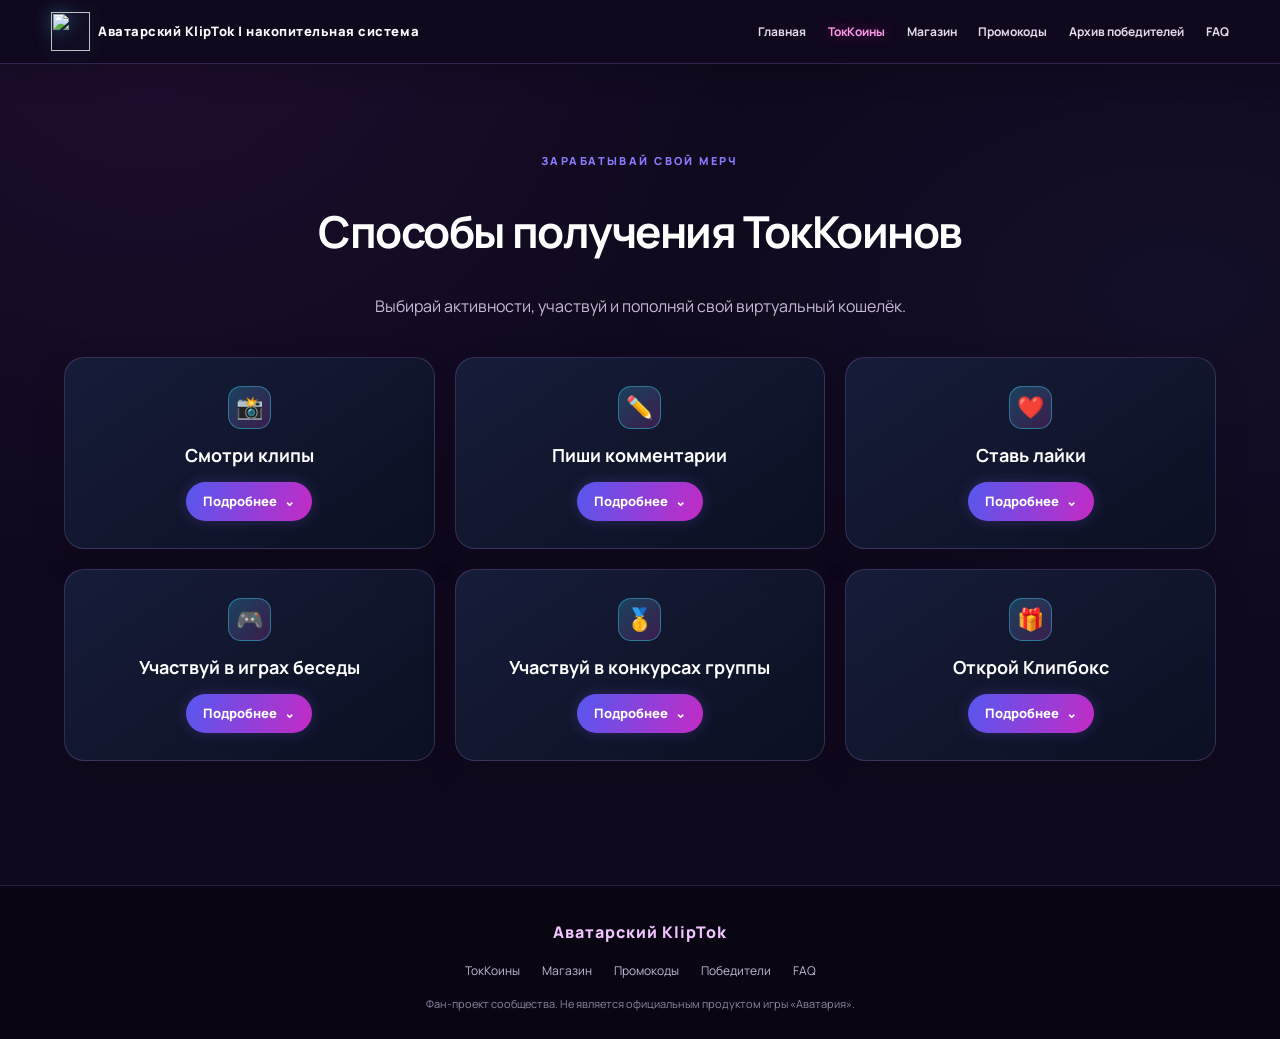
==== earn.html @ 5f338d4c "Add files via upload" ====
<!doctype html>
<html lang="ru">
<head>
  <meta charset="utf-8">
  <meta name="viewport" content="width=device-width, initial-scale=1">
  <meta name="theme-color" content="#170b2d">
  <meta name="description" content="Способы получения ТокКоинов в фан-проекте Аватарский KlipTok.">
  <title>ТокКоины | Аватарский KlipTok</title>

  <link rel="icon" type="image/png" href="images/favicon.png">
  <link rel="stylesheet" href="style.css">

  <meta property="og:type" content="website">
  <meta property="og:title" content="ТокКоины | Аватарский KlipTok">
  <meta property="og:description" content="Способы получения ТокКоинов в фан-проекте Аватарский KlipTok.">
  <meta property="og:locale" content="ru_RU">
</head>

<body>
<a class="skip-link" href="#mainContent">Перейти к содержимому</a>

<header class="site-header">
  <a class="brand" href="index.html" aria-label="Аватарский KlipTok — главная">
    <img src="images/tokcoin.webp" alt="" class="brand-coin">
    <span>Аватарский KlipTok | накопительная система</span>
  </a>

  <button class="menu-toggle" type="button" aria-expanded="false" aria-controls="siteNavigation">
    <span class="menu-toggle-lines" aria-hidden="true"></span>
    <span class="menu-toggle-label">Меню</span>
  </button>

  <nav class="main-nav" id="siteNavigation" aria-label="Главное меню">
    <a href="index.html">Главная</a>
    <a href="earn.html" aria-current="page">ТокКоины</a>
    <a href="shop.html">Магазин</a>
    <a href="promo.html">Промокоды</a>
    <a href="winners.html">Архив победителей</a>
    <a href="faq.html">FAQ</a>
  </nav>
</header>

<main id="mainContent">
<section class="section" id="earn">

  <div class="section-heading">
    <span class="eyebrow">ЗАРАБАТЫВАЙ СВОЙ МЕРЧ</span>
    <h1>Способы получения ТокКоинов</h1>
    <p>Выбирай активности, участвуй и пополняй свой виртуальный кошелёк.</p>
  </div>

  <div class="earn-grid">

    <!-- Просмотр клипов -->
    <details class="glass-card earn-card">
      <summary class="earn-toggle">
        <div class="card-symbol">📸</div>
        <h3>Смотри клипы</h3>
        <span class="jmyak">
          Подробнее <span class="arrow" aria-hidden="true">⌄</span>
        </span>
      </summary>

      <div class="earn-content">
        <p>В наших видео спрятан специальный промокод, введя который вы сможете получить случайное количество ТокКоинов.</p>

        <p class="small-note">
          Промокоды размещаются в VK Клипах и TikTok. Количество ТокКоинов варьируется в зависимости от клипа. Количество активаций промокода также устанавливается индивидуально.
        </p>

        <a class="text-link" href="promo.html">
          Как активировать промокод? <span>⛓️‍💥</span>
        </a>
      </div>
    </details>

    <!-- Комментарии -->
    <details class="glass-card earn-card">
      <summary class="earn-toggle">
        <div class="card-symbol">✏️</div>
        <h3>Пиши комментарии</h3>
        <span class="jmyak">
          Подробнее <span class="arrow" aria-hidden="true">⌄</span>
        </span>
      </summary>

      <div class="earn-content">
        <p>Оставив комментарий под клипом в официальной группе игры вы можете получить 10 ТокКоинов. Награду получают 15 случайно выбранных участников среди оставивших комментарий.</p>

        <p class="small-note">
          Комментарий может быть текстом, стикером или даже «ахахаха» — главное, соблюдать правила социальной сети и официальной группы.
        </p>

        <a class="text-link" href="winners.html">
          Список счастливчиков <span>⛓️‍💥</span>
        </a>
      </div>
    </details>

    <!-- Лайки -->
    <details class="glass-card earn-card">
      <summary class="earn-toggle">
        <div class="card-symbol">❤️</div>
        <h3>Ставь лайки</h3>
        <span class="jmyak">
          Подробнее <span class="arrow" aria-hidden="true">⌄</span>
        </span>
      </summary>

      <div class="earn-content">
        <p>Поставив лайк на клип в официальной группе игры вы можете получить 5 ТокКоинов. Награду получают 15 случайно выбранных участников среди поставивших лайк.</p>

        <a class="text-link" href="winners.html">
          Список счастливчиков <span>⛓️‍💥</span>
        </a>
      </div>
    </details>

    <!-- Игры беседы -->
    <details class="glass-card earn-card">
      <summary class="earn-toggle">
        <div class="card-symbol">🎮</div>
        <h3>Участвуй в играх беседы</h3>
        <span class="jmyak">
          Подробнее <span class="arrow" aria-hidden="true">⌄</span>
        </span>
      </summary>

      <div class="earn-content">
        <p>Участвуйте в играх и конкурсах официальной беседы, занимайте призовые места и получайте от 10 до 50 ТокКоинов в награду. Размер вознаграждения зависит от сложности активности.</p>

        <a class="text-link"
           href="https://vk.me/join/n67pTuGUqWYIPR5wL492ydrulnUegbX33AM="
           target="_blank"
           rel="noopener noreferrer">
          Перейти в беседу <span>⛓️‍💥</span>
        </a>
      </div>
    </details>

    <!-- Конкурсы группы -->
    <details class="glass-card earn-card">
      <summary class="earn-toggle">
        <div class="card-symbol">🥇</div>
        <h3>Участвуй в конкурсах группы</h3>
        <span class="jmyak">
          Подробнее <span class="arrow" aria-hidden="true">⌄</span>
        </span>
      </summary>

      <div class="earn-content">
        <p>Участвуйте в конкурсах официальной группы проекта и получайте ТокКоины за победу! Размер награды зависит от условий конкурса.</p>

        <a class="text-link"
           href="https://vk.ru/avatariagame_kt"
           target="_blank"
           rel="noopener noreferrer">
          Перейти в группу <span>⛓️‍💥</span>
        </a>
      </div>
    </details>

<!-- Клипбокс -->
<details class="glass-card earn-card">
  <summary class="earn-toggle">
    <div class="card-symbol">🎁</div>
    <h3>Открой Клипбокс</h3>
    <span class="jmyak">
      Подробнее <span class="arrow" aria-hidden="true">⌄</span>
    </span>
  </summary>

  <div class="earn-content">
    <p>Испытай удачу! Открой Клипбокс и узнай, какой приз тебе достанется. Попытка даётся только один раз!</p>

    <a class="text-link" href="wheel.html">
      Открыть Клипбокс <span>⛓️‍💥</span>
    </a>
  </div>
</details>

  </div>
</section>
</main>

<script src="script.js" defer></script>

<footer class="site-footer">
  <div class="footer-inner">
    <a class="footer-brand" href="index.html">Аватарский KlipTok</a>
    <nav aria-label="Ссылки в подвале">
      <a href="earn.html">ТокКоины</a><a href="shop.html">Магазин</a><a href="promo.html">Промокоды</a><a href="winners.html">Победители</a><a href="faq.html">FAQ</a>
    </nav>
    <p>Фан-проект сообщества. Не является официальным продуктом игры «Аватария».</p>
  </div>
</footer>
</body>
</html>
---- style.css ----
@import url('https://fonts.googleapis.com/css2?family=Manrope:wght@400;500;600;700;800&display=swap');

:root {
  --bg: #10091d;
  --panel: #1d1030;
  --panel2: #28143e;
  --text: #fff;
  --muted: #c7b9d8;
  --pink: #ff4fd8;
  --violet: #a855f7;
  --blue: #54b8ff;
  --line: rgba(205,151,255,.23);
  --glow: 0 0 26px rgba(185,75,255,.22);
}

* {
  box-sizing: border-box;
}

html {
  scroll-behavior: smooth;
  scroll-padding-top: 100px;
}

body {
  margin: 0;
  background: var(--bg);
  color: var(--text);
  font-family: Manrope, Arial, sans-serif;
  line-height: 1.6;
}

a {
  color: inherit;
}

.site-header {
  position: sticky;
  top: 0;
  z-index: 20;
  display: flex;
  align-items: center;
  justify-content: space-between;
  gap: 22px;
  padding: 12px clamp(18px,4vw,64px);
  background: rgba(16,9,29,.91);
  backdrop-filter: blur(18px);
  border-bottom: 1px solid var(--line);
}

.brand {
  display: flex;
  align-items: center;
  gap: 8px;
  text-decoration: none;
  font-size: 13px;
  font-weight: 800;
  letter-spacing: .12em;
  white-space: nowrap;
}

.brand-coin {
  width: 39px;
  height: 39px;
  object-fit: contain;
}

.main-nav {
  display: flex;
  align-items: center;
  gap: clamp(10px,1.7vw,25px);
  overflow-x: auto;
  scrollbar-width: thin;
}

.main-nav a {
  text-decoration: none;
  color: #e6d9f3;
  font-size: 12px;
  font-weight: 700;
  white-space: nowrap;
  transition: .2s;
}

.main-nav a:hover,
.text-link:hover {
  color: #ff8de8;
}

.main-nav a:hover {
  text-shadow: 0 0 12px rgba(255,79,216,.65);
}

.hero {
  min-height: 570px;
  position: relative;
  display: grid;
  place-items: center;
  text-align: center;
  padding: 90px 22px;
  background: url('images/hero.jpg') center 42%/cover no-repeat;
  isolation: isolate;
}

.hero-shade {
  position: absolute;
  inset: 0;
  background:
    linear-gradient(90deg,rgba(13,5,27,.46),rgba(13,5,27,.2),rgba(13,5,27,.5)),
    linear-gradient(0deg,rgba(16,9,29,.85),transparent 45%,rgba(16,9,29,.12));
  z-index: -1;
}

.hero-content {
  max-width: 900px;
  padding: 35px 30px;
  border-radius: 28px;
  background: rgba(20,8,38,.28);
  backdrop-filter: blur(3px);
  text-shadow: 0 3px 18px #1a0730;
}

.eyebrow {
  display: block;
  color: #f69be9;
  font-size: 11px;
  font-weight: 800;
  letter-spacing: .22em;
  margin-bottom: 12px;
}

.hero h1 {
  font-size: clamp(34px,6vw,66px);
  line-height: 1.08;
  margin: 0 auto 20px;
  font-weight: 800;
  text-shadow: 0 0 12px #a832f7,0 0 34px rgba(255,58,215,.7);
}

.hero h1 span {
  color: #ff7ce5;
}

.hero p {
  max-width: 690px;
  margin: 0 auto 28px;
  color: #fff;
  font-size: clamp(15px,2vw,18px);
}

.primary-btn {
  display: inline-flex;
  gap: 18px;
  align-items: center;
  padding: 13px 23px;
  border-radius: 999px;
  background: linear-gradient(100deg,#8c35e8,#e33fc7);
  box-shadow: 0 0 25px rgba(205,63,255,.48);
  font-weight: 800;
  text-decoration: none;
  transition: .2s;
}

.primary-btn:hover {
  transform: translateY(-2px);
  box-shadow: 0 0 34px rgba(205,63,255,.7);
}

/* Место для изображения на главной */

.hero-image-section {
  display: flex;
  justify-content: center;
  padding: 30px 18px 55px;
}

.hero-image-placeholder {
  width: 65%;
  max-width: 405px;
  aspect-ratio: 3 / 1;
  display: flex;
  align-items: center;
  justify-content: center;
  border: 1px dashed rgba(225,181,255,.45);
  border-radius: 12px;
  background: rgba(255,255,255,.035);
  color: #9f8cad;
  font-size: 12px;
}

/* Общие секции */

.section {
  padding: 88px clamp(18px,5vw,76px);
  max-width: 1500px;
  margin: auto;
}

.section-alt {
  max-width: none;
  background: radial-gradient(ellipse at 50% 0,rgba(112,44,161,.18),transparent 60%),#160c25;
}

.section-heading {
  text-align: center;
  margin: 0 auto 38px;
  max-width: 760px;
}

.section-heading h2 {
  font-size: clamp(27px,4vw,42px);
  line-height: 1.2;
  margin: 0 0 12px;
}

.section-heading p {
  color: var(--muted);
  margin: 0;
}

/* Карточки */

.earn-grid {
  display: grid;
  grid-template-columns: repeat(3,minmax(0,1fr));
  gap: 18px;
}

.glass-card {
  background: linear-gradient(145deg,rgba(67,34,94,.64),rgba(30,15,47,.88));
  border: 1px solid rgba(204,118,255,.32);
  border-radius: 20px;
  box-shadow: var(--glow);
  padding: 25px;
  transition: .2s;
}

.glass-card:hover {
  transform: translateY(-4px);
  border-color: rgba(255,95,222,.65);
}

.earn-card h3 {
  font-size: 18px;
  margin: 13px 0 10px;
}

.earn-card p {
  font-size: 13px;
  color: #eee5f7;
  margin: 0 0 12px;
}

.earn-card .small-note {
  font-size: 12px;
  color: #bdaaca;
}

.card-symbol {
  display: grid;
  place-items: center;
  width: 43px;
  height: 43px;
  border-radius: 13px;
  background: linear-gradient(135deg,rgba(168,85,247,.38),rgba(255,79,216,.2));
  border: 1px solid rgba(255,124,229,.5);
  font-size: 22px;
  color: #ffb5ef;
}

.text-link {
  display: inline-block;
  margin-top: 10px;
  color: #ff9be9;
  font-size: 12px;
  font-weight: 800;
  text-decoration: none;
}

.text-link span {
  margin-left: 5px;
}

/* Магазин */

.catalog-tools {
  display: flex;
  gap: 14px;
  justify-content: space-between;
  align-items: center;
  margin-bottom: 22px;
}

.search-wrap,
.sort-wrap {
  display: flex;
  align-items: center;
  gap: 10px;
  background: #251437;
  border: 1px solid var(--line);
  border-radius: 13px;
  padding: 0 14px;
  min-height: 48px;
}

.search-wrap {
  flex: 1;
  max-width: 480px;
}

.search-wrap span {
  font-size: 23px;
  color: #e68cfa;
}

.search-wrap input,
.sort-wrap select {
  background: transparent;
  border: 0;
  outline: 0;
  color: #fff;
  font: inherit;
}

.search-wrap input {
  width: 100%;
  font-size: 13px;
}

.search-wrap input::placeholder {
  color: #ad9bbd;
}

.sort-wrap span {
  font-size: 12px;
  color: var(--muted);
  white-space: nowrap;
}

.sort-wrap select {
  font-size: 12px;
  cursor: pointer;
}

.sort-wrap option {
  background: #251437;
}

.product-grid {
  display: grid;
  grid-template-columns: repeat(4,minmax(0,1fr));
  gap: 17px;
}

.product-card {
  padding: 13px;
  border: 1px solid rgba(197,133,245,.26);
  border-radius: 17px;
  background: linear-gradient(150deg,rgba(54,29,76,.8),rgba(26,14,40,.95));
  box-shadow: var(--glow);
}

/* Квадратные изображения товаров */

.product-image {
  position: relative;
  display: grid;
  place-items: center;
  width: 100%;
  height: auto;
  aspect-ratio: 1 / 1;
  min-height: 0;
  overflow: hidden;
  border: 1px dashed rgba(225,181,255,.45);
  border-radius: 12px;
  background: rgba(255,255,255,.035);
  color: #9f8cad;
  font-size: 12px;
  margin-bottom: 13px;
}

.product-image:empty::after {
  content: "Место для фотографии";
}

.product-image img {
  display: block;
  width: 100%;
  height: 100%;
  object-fit: contain;
}

.product-card h3 {
  font-size: 14px;
  line-height: 1.4;
  min-height: 40px;
  margin: 0 0 10px;
}

.product-price {
  display: flex;
  align-items: center;
  gap: 7px;
  color: #ffb0ec;
  font-weight: 800;
  font-size: 15px;
}

.product-price img {
  width: 25px;
  height: 25px;
  object-fit: contain;
}

.empty-state {
  text-align: center;
  color: var(--muted);
  padding: 30px;
}

/* Архив победителей */

.archive-wrap {
  display: grid;
  grid-template-columns: 1fr;
  gap: 12px;
  max-width: 900px;
  margin: auto;
}

.archive-month,
.clip-entry,
.winner-columns details,
.faq-item {
  border: 1px solid var(--line);
  border-radius: 15px;
  background: linear-gradient(120deg,rgba(55,29,78,.85),rgba(28,15,43,.92));
  overflow: hidden;
}

.archive-month > summary,
.clip-entry > summary,
.winner-columns summary,
.faq-item > summary {
  list-style: none;
  cursor: pointer;
  font-weight: 800;
}

.archive-month > summary::-webkit-details-marker,
.clip-entry > summary::-webkit-details-marker,
.winner-columns summary::-webkit-details-marker,
.faq-item > summary::-webkit-details-marker {
  display: none;
}

.archive-month > summary {
  padding: 18px 21px;
  font-size: 17px;
}

.summary-hint {
  float: right;
  color: #bd9bda;
  font-size: 11px;
  font-weight: 600;
}

.clip-list {
  padding: 0 14px 14px;
}

.clip-entry {
  background: rgba(13,7,24,.42);
  margin-top: 10px;
}

.clip-entry > summary {
  padding: 15px 17px;
  color: #f3d5ff;
}

.winner-columns {
  display: grid;
  grid-template-columns: 1fr 1fr;
  gap: 10px;
  padding: 0 12px 12px;
}

.winner-columns details {
  background: rgba(116,57,154,.17);
  padding: 12px;
}

.winner-columns summary {
  font-size: 12px;
}

.muted,
.archive-note {
  color: var(--muted);
  font-size: 12px;
}

.archive-note {
  padding: 0 18px 12px;
}

.external-discussion {
  display: block;
  text-align: center;
  margin: 22px auto 0;
  color: #f59be7;
  font-size: 13px;
  font-weight: 800;
  text-decoration: none;
}

/* Инструкция по промокодам */

.steps {
  max-width: 900px;
  margin: auto;
  display: grid;
  gap: 17px;
}

.step-card {
  display: grid;
  grid-template-columns: 58px 1fr;
  gap: 18px;
  padding: 22px;
  border: 1px solid var(--line);
  border-radius: 18px;
  background: linear-gradient(120deg,rgba(57,29,82,.78),rgba(27,14,43,.9));
}

.step-number {
  font-size: 24px;
  font-weight: 800;
  color: #f68ce6;
  text-shadow: 0 0 16px #d13be9;
}

.step-body h3 {
  margin: 0 0 5px;
  font-size: 17px;
}

.step-body p {
  margin: 0 0 14px;
  color: #d5c6e2;
  font-size: 13px;
}

.photo-placeholder {
  height: 155px;
  max-width: 460px;
  border: 1px dashed rgba(225,181,255,.45);
  border-radius: 12px;
  background: rgba(255,255,255,.035);
  display: grid;
  place-items: center;
  color: #9f8cad;
  font-size: 12px;
}

.step-visual {
  width: 100%;
  max-width: 280px;
  margin: 16px auto 0;
  border-radius: 12px;
  overflow: hidden;
}

.step-visual img {
  display: block;
  width: 100%;
  max-height: 180px;
  object-fit: contain;
  border-radius: 12px;
}


/* FAQ */

.faq-list {
  max-width: 900px;
  margin: auto;
  display: grid;
  gap: 11px;
}

.faq-item > summary {
  padding: 18px 21px;
  position: relative;
  padding-right: 50px;
}

.faq-item > summary:after {
  content: '＋';
  position: absolute;
  right: 20px;
  color: #f28ce7;
  font-size: 20px;
  top: 12px;
}

.faq-item[open] > summary:after {
  content: '−';
}

.faq-answer {
  padding: 0 21px 18px;
  color: #d8cce4;
  font-size: 13px;
}

.faq-answer ol {
  padding-left: 20px;
  margin: 0;
}

.faq-answer li {
  padding: 3px 0;
}

.faq-answer p {
  margin: 0;
}

.faq-answer a {
  color: #f59be7;
}

/* Подвал */

.footer {
  padding: 35px 20px;
  text-align: center;
  border-top: 1px solid var(--line);
  background: #0c0615;
}

.footer-coin {
  width: 55px;
  height: 55px;
  object-fit: contain;
}

.footer p {
  font-weight: 800;
  margin: 6px 0 0;
}

.footer span {
  font-size: 11px;
  color: var(--muted);
}

/* Адаптация */

@media(max-width:1050px) {
  .site-header {
    align-items: flex-start;
    flex-direction: column;
    gap: 8px;
  }

  .main-nav {
    width: 100%;
    padding-bottom: 4px;
  }

  .earn-grid {
    grid-template-columns: repeat(2,minmax(0,1fr));
  }

  .product-grid {
    grid-template-columns: repeat(3,minmax(0,1fr));
  }
}

@media(max-width:650px) {
  .hero {
    min-height: 520px;
    background-position: 48% center;
  }

  .hero-content {
    padding: 25px 14px;
  }

  .section {
    padding-top: 62px;
    padding-bottom: 62px;
  }

  .earn-grid {
    grid-template-columns: 1fr;
  }

  .catalog-tools {
    align-items: stretch;
    flex-direction: column;
  }

  .search-wrap {
    max-width: none;
  }

  .sort-wrap {
    justify-content: space-between;
  }

  .product-grid {
    grid-template-columns: repeat(2,minmax(0,1fr));
    gap: 11px;
  }

  .product-card {
    padding: 10px;
  }

  .product-card h3 {
    font-size: 12px;
    min-height: 35px;
  }

  .winner-columns {
    grid-template-columns: 1fr;
  }

  .step-card {
    grid-template-columns: 38px 1fr;
    gap: 10px;
    padding: 15px;
  }

  .step-number {
    font-size: 20px;
  }

  .photo-placeholder {
    height: 125px;
  }

  .summary-hint {
    display: none;
  }

  .brand {
    font-size: 12px;
  }

  .hero-image-placeholder {
    width: 90%;
  }
}

/* Multi-page navigation */

.main-nav a[aria-current="page"] {
  color: #ff9be9;
  text-shadow: 0 0 12px rgba(255,79,216,.55);
}

/* Иконки социальных сетей в подвале */

.footer-socials {
  display: flex;
  justify-content: center;
  align-items: center;
  gap: 18px;
  margin-bottom: 24px;
}

.social-link {
  width: 46px;
  height: 46px;
  display: flex;
  justify-content: center;
  align-items: center;
  border-radius: 14px;
  color: #ffffff;
  background: #241437;
  border: 1px solid rgba(220,100,255,.35);
  transition: .25s ease;
  text-decoration: none;
}

.social-link svg {
  width: 23px;
  height: 23px;
}

.social-letter {
  font-size: 23px;
  font-weight: 800;
}

.social-link:hover {
  color: #ffffff;
  background: linear-gradient(135deg,#922bff,#ed36c8);
  box-shadow: 0 0 18px rgba(213,54,255,.55);
  transform: translateY(-4px);
}

/* Раскрывающиеся карточки способов получения ТокКоинов */

.earn-card {
  padding: 22px;
  cursor: default;
}

.earn-toggle {
  display: flex;
  flex-direction: column;
  align-items: flex-start;
  cursor: pointer;
  list-style: none;
}

.earn-toggle::-webkit-details-marker {
  display: none;
}

.earn-toggle::marker {
  content: "";
}

.earn-toggle .card-symbol {
  margin-bottom: 14px;
}

.earn-toggle h3 {
  margin: 0 0 16px;
}

.jmyak {
  display: inline-flex;
  align-items: center;
  gap: 7px;
  padding: 8px 16px;
  border-radius: 30px;
  background: linear-gradient(135deg,#922bff,#ed36c8);
  color: #fff;
  font-size: 13px;
  font-weight: 800;
  box-shadow: 0 0 14px rgba(213,54,255,.25);
}

.jmyak .arrow {
  transition: transform .25s ease;
}

.earn-card[open] .jmyak .arrow {
  transform: rotate(180deg);
}

.earn-content {
  padding-top: 18px;
  animation: earnReveal .25s ease;
}

.earn-content p:first-child {
  margin-top: 0;
}

.earn-content p:last-of-type {
  margin-bottom: 14px;
}

@keyframes earnReveal {
  from {
    opacity: 0;
    transform: translateY(-6px);
  }

  to {
    opacity: 1;
    transform: translateY(0);
  }
}

/* Расстояние между месяцами архива задаётся в основном правиле .archive-wrap */

/* Переключение надписей в архиве */

.archive-month .summary-hint .open-label {
  display: inline !important;
}

.archive-month .summary-hint .close-label {
  display: none !important;
}

.archive-month[open] .summary-hint .open-label {
  display: none !important;
}

.archive-month[open] .summary-hint .close-label {
  display: inline !important;
}
.review-section {
  text-align: center;
  padding: 25px 15px 30px;
  opacity: 0.65;
}

.review-button {
  display: inline-block;
  padding: 9px 20px;
  border: 1px solid rgba(190, 140, 255, 0.35);
  border-radius: 20px;
  color: #c9a8f5;
  background: rgba(120, 70, 180, 0.12);
  text-decoration: none;
  font-size: 13px;
  transition: 0.2s ease;
}

.review-button:hover {
  opacity: 1;
  background: rgba(120, 70, 180, 0.25);
}

.review-section p {
  margin: 9px 0 3px;
  color: #aaa0bb;
  font-size: 11px;
}

.review-section span {
  color: #81768f;
  font-size: 10px;
}
.back-home {
  display: inline-block;
  margin-bottom: 20px;
  padding: 10px 20px;
  border: 1px solid #9366bd;
  border-radius: 10px;
  color: #f2c5ff;
  text-decoration: none;
  font-size: 14px;
  transition: .2s;
}

.back-home:hover {
  background: #492568;
  border-color: #d78cff;
}


/* =========================================================
   NEON GAMING — unified visual layer and responsive UX
   ========================================================= */
:root {
  --bg: #080b18;
  --panel: #11172b;
  --panel2: #18213b;
  --text: #f7f8ff;
  --muted: #aeb8d4;
  --pink: #ff3bd4;
  --violet: #8b5cf6;
  --blue: #35d8ff;
  --line: rgba(93, 211, 255, .22);
  --glow: 0 12px 34px rgba(0, 0, 0, .28), 0 0 24px rgba(53, 216, 255, .08);
}

body {
  background:
    radial-gradient(ellipse at 12% 0%, rgba(80, 45, 180, .22), transparent 34rem),
    radial-gradient(ellipse at 92% 18%, rgba(0, 194, 255, .10), transparent 30rem),
    var(--bg);
}
.site-header {
  background: rgba(7, 10, 23, .88);
  border-bottom-color: rgba(53, 216, 255, .24);
  box-shadow: 0 8px 30px rgba(0,0,0,.2);
}
.brand-coin { filter: drop-shadow(0 0 9px rgba(53,216,255,.45)); }
.brand span { letter-spacing: .04em; }
.main-nav a { padding: 9px 0; }
.main-nav a[aria-current="page"] { color: var(--blue); text-shadow: 0 0 14px rgba(53,216,255,.7); }
.hero {
  background-image: linear-gradient(135deg, rgba(9,12,29,.94), rgba(25,12,55,.72) 52%, rgba(5,20,40,.88));
  min-height: 590px;
}
.hero::before {
  content: ""; position: absolute; inset: 0; z-index: -1; pointer-events: none;
  background: radial-gradient(circle at 50% 42%, rgba(255,59,212,.16), transparent 24rem),
              linear-gradient(120deg, transparent 48%, rgba(53,216,255,.06) 49%, transparent 50%);
}
.hero-shade { background: linear-gradient(0deg, rgba(8,11,24,.96), rgba(8,11,24,.18) 75%); }
.hero-content { border: 1px solid rgba(53,216,255,.22); background: rgba(8,12,29,.56); box-shadow: 0 0 60px rgba(53,216,255,.08); }
.hero h1 { text-shadow: 0 0 14px rgba(139,92,246,.9), 0 0 34px rgba(255,59,212,.35); }
.hero h1 span { color: var(--blue); }
.eyebrow { color: var(--blue); }
.primary-btn, .fortune-button { background: linear-gradient(105deg, #635bff, #d936d2 58%, #16bfe9); box-shadow: 0 0 25px rgba(88,93,255,.35); }
.primary-btn:hover, .fortune-button:hover { box-shadow: 0 0 32px rgba(53,216,255,.42); }
.section-alt { background: radial-gradient(ellipse at 50% 0,rgba(53,216,255,.10),transparent 60%), #0c1224; }
.glass-card, .product-card, .faq-item, .archive-year, .archive-month, .step-card {
  background: linear-gradient(145deg, rgba(22,31,59,.92), rgba(12,17,35,.96));
  border-color: rgba(111,145,255,.25);
  box-shadow: var(--glow);
}
.glass-card:hover, .product-card:hover, .highlight-card:hover { border-color: rgba(53,216,255,.62); box-shadow: 0 14px 38px rgba(0,0,0,.32), 0 0 24px rgba(53,216,255,.12); }
.card-symbol { background: linear-gradient(135deg,rgba(53,216,255,.22),rgba(255,59,212,.18)); border-color: rgba(53,216,255,.42); }
.jmyak { background: linear-gradient(110deg,#5558ef,#c52ac5); }
.text-link, .faq-answer a { color: #62e5ff; }
.search-wrap, .sort-wrap { background: #101a31; border-color: rgba(53,216,255,.25); }
.search-wrap span { color: var(--blue); }
.product-card { transition: transform .22s ease, border-color .22s ease, box-shadow .22s ease; }
.product-image { border: 1px solid rgba(53,216,255,.2); background: radial-gradient(circle at 50% 42%, rgba(139,92,246,.2), transparent 55%), linear-gradient(145deg,#172443,#0d1428); }
.product-image:empty::after { content: "✦"; color: rgba(98,229,255,.7); font-size: 38px; text-shadow: 0 0 22px rgba(53,216,255,.6); }
.product-image img { object-fit: contain; }
.product-price { color: #7beaff; }
.category-filters { display:flex; flex-wrap:wrap; justify-content:center; gap:10px; margin:22px 0 28px; }
.category-filter { border:1px solid rgba(53,216,255,.22); border-radius:999px; padding:10px 17px; background:rgba(255,255,255,.04); color:inherit; font:inherit; font-size:13px; cursor:pointer; transition:.2s; }
.category-filter:hover, .category-filter.active { background:linear-gradient(110deg,#5558ef,#c52ac5); border-color:transparent; box-shadow:0 0 18px rgba(139,92,246,.25); }
.product-badge { position:absolute; top:12px; left:12px; z-index:2; padding:6px 11px; border-radius:20px; background:linear-gradient(110deg,#ff3bd4,#645bff); color:white; font-size:10px; font-weight:800; text-transform:uppercase; }
.product-image { position:relative; }
.product-image .product-placeholder-icon { font-size: clamp(42px, 6vw, 68px); filter: drop-shadow(0 0 16px rgba(53,216,255,.35)); }
.product-image .product-placeholder-label { position:absolute; bottom:12px; left:8px; right:8px; color:#aeb8d4; font-size:10px; text-align:center; letter-spacing:.1em; }
.review-section { opacity:1; }
.review-button { color:#b9f5ff; border-color:rgba(53,216,255,.38); background:rgba(53,216,255,.08); }
.review-button:hover { background:rgba(53,216,255,.16); }
.footer { background:#060914; border-top-color:rgba(53,216,255,.2); }
.footer-coin { filter:drop-shadow(0 0 10px rgba(53,216,255,.35)); }
.fortune-banner { border-color:rgba(53,216,255,.4) !important; background:linear-gradient(135deg,#121c3c,#30134c 60%,#142c48) !important; box-shadow:0 0 35px rgba(53,216,255,.12) !important; }
.fortune-title { color:#83eaff !important; }
.fortune-description { color:#d5def5 !important; }

/* Home feature cards */
.home-highlights { display:grid; grid-template-columns:repeat(3,minmax(0,1fr)); gap:18px; padding-top:45px; }
.highlight-card { padding:26px; border:1px solid rgba(53,216,255,.2); border-radius:20px; background:linear-gradient(145deg,rgba(22,31,59,.92),rgba(12,17,35,.96)); box-shadow:var(--glow); transition:.22s; }
.highlight-icon { display:grid; place-items:center; width:48px; height:48px; border-radius:15px; background:rgba(53,216,255,.1); font-size:24px; }
.highlight-card h2 { margin:16px 0 7px; font-size:19px; }
.highlight-card p { margin:0; color:var(--muted); font-size:13px; }

/* Promo step visuals are illustrative, not replacement screenshots */
.step-visual { min-height:145px; margin-top:16px; padding:20px; display:flex; flex-direction:column; align-items:center; justify-content:center; gap:10px; border:1px solid rgba(53,216,255,.24); border-radius:16px; background:radial-gradient(circle at 50% 35%,rgba(53,216,255,.14),transparent 65%),linear-gradient(145deg,#172443,#0b1227); text-align:center; }
.step-visual-icon { font-size:38px; filter:drop-shadow(0 0 12px rgba(53,216,255,.35)); }
.step-visual-caption { color:#83eaff; font-size:10px; letter-spacing:.12em; }
.step-visual-caption b { display:block; margin-top:4px; color:#dfeaff; font-size:12px; letter-spacing:0; }

/* Keyboard and touch accessibility */
a:focus-visible, button:focus-visible, input:focus-visible, select:focus-visible, summary:focus-visible {
  outline:3px solid var(--blue); outline-offset:3px; border-radius:7px;
}
button, input, select { -webkit-tap-highlight-color:transparent; }
.menu-toggle { display:none; }

/* Wheel page */
.wheel-page { min-height:70vh; }
.wheel-header { flex-direction:row; align-items:center; }
.wheel-header .back-home { margin:0; }
.wheel-frame { border-color:rgba(53,216,255,.35); box-shadow:0 0 35px rgba(53,216,255,.1); }

@media (max-width:1050px) {
  .site-header { align-items:center; flex-direction:row; flex-wrap:wrap; }
  .menu-toggle { display:inline-flex; align-items:center; gap:9px; margin-left:auto; padding:9px 13px; border:1px solid rgba(53,216,255,.32); border-radius:12px; background:#111a31; color:#eafaff; font:inherit; font-size:12px; font-weight:800; cursor:pointer; }
  .menu-toggle-lines, .menu-toggle-lines::before, .menu-toggle-lines::after { width:17px; height:2px; display:block; background:var(--blue); border-radius:2px; content:""; }
  .menu-toggle-lines { position:relative; }
  .menu-toggle-lines::before { position:absolute; top:-6px; }
  .menu-toggle-lines::after { position:absolute; top:6px; }
  .main-nav { display:none; order:3; width:100%; flex-direction:column; align-items:stretch; gap:2px; padding:8px 0 4px; overflow:visible; }
  .site-header.nav-open .main-nav { display:flex; }
  .main-nav a { padding:11px 13px; border-radius:9px; }
  .main-nav a:hover, .main-nav a[aria-current="page"] { background:rgba(53,216,255,.08); }
  .home-highlights { grid-template-columns:1fr 1fr; }
}
@media (max-width:650px) {
  .site-header { padding:10px 15px; }
  .brand { max-width:calc(100% - 90px); white-space:normal; font-size:10px; line-height:1.3; }
  .brand-coin { width:34px; height:34px; flex:0 0 auto; }
  .menu-toggle { padding:8px 10px; }
  .menu-toggle-label { display:none; }
  .home-highlights { grid-template-columns:1fr; padding-top:28px; }
  .category-filters { gap:7px; }
  .category-filter { padding:9px 12px; font-size:11px; }
  .step-visual { min-height:125px; }
  .wheel-header { align-items:center; }
  .wheel-header .back-home { padding:8px 11px; font-size:11px; }
}
@media (prefers-reduced-motion: reduce) {
  *, *::before, *::after { scroll-behavior:auto !important; animation-duration:.01ms !important; animation-iteration-count:1 !important; transition-duration:.01ms !important; }
}
.archive-retry { display:block; margin:14px auto 0; padding:10px 17px; border:1px solid rgba(53,216,255,.35); border-radius:999px; color:#eafaff; background:rgba(53,216,255,.1); font:inherit; font-weight:800; cursor:pointer; }
.archive-retry:hover { background:rgba(53,216,255,.2); }
.product-result-count { font-size:12px; }

.fortune-section { padding:36px 20px 12px; }
.fortune-banner { max-width:850px; margin:0 auto; padding:30px 20px; text-align:center; border:1px solid rgba(53,216,255,.4); border-radius:22px; background:linear-gradient(135deg,#121c3c,#30134c 60%,#142c48); box-shadow:0 0 35px rgba(53,216,255,.12); }
.fortune-icon { font-size:42px; margin-bottom:8px; }
.fortune-title { color:#83eaff; font-size:25px; font-weight:800; margin-bottom:10px; }
.fortune-description { color:#d5def5; margin:0 0 22px; line-height:1.5; }
.fortune-button { display:inline-block; padding:13px 28px; border-radius:12px; color:white; font-weight:800; text-decoration:none; transition:transform .2s,box-shadow .2s; }
/* =========================================================
   КАРТОЧКИ СПОСОБОВ ПОЛУЧЕНИЯ ТОККОИНОВ
   Исправленное раскрытие details
   ========================================================= */

.earn-grid {
  display: grid;
  grid-template-columns: repeat(3, minmax(0, 1fr));
  align-items: start;
  gap: 20px;
}

.earn-card {
  display: block;
  align-self: start;
  width: 100%;
  min-width: 0;
  height: auto;
  min-height: 0;
  margin: 0;
  padding: 0;
  overflow: hidden;
  box-sizing: border-box;
  cursor: default;
}

/* Не сдвигаем всю карточку при наведении: это могло создавать
   визуальное наложение на соседние карточки. */
.earn-card:hover {
  transform: none;
}

.earn-toggle {
  display: flex;
  flex-direction: column;
  align-items: center;
  justify-content: center;
  gap: 12px;
  width: 100%;
  min-height: 190px;
  height: auto;
  margin: 0;
  padding: 22px;
  box-sizing: border-box;
  text-align: center;
  cursor: pointer;
  list-style: none;
}

.earn-toggle::-webkit-details-marker {
  display: none;
}

.earn-toggle::marker {
  content: "";
}

.earn-toggle .card-symbol {
  margin: 0;
}

.earn-toggle h3 {
  margin: 0;
}

.jmyak {
  display: inline-flex;
  align-items: center;
  justify-content: center;
  gap: 7px;
  padding: 9px 17px;
  border-radius: 30px;
  background: linear-gradient(110deg, #5558ef, #c52ac5);
  color: #fff;
  font-size: 13px;
  font-weight: 800;
  box-shadow: 0 0 14px rgba(139, 92, 246, .25);
}

.jmyak .arrow {
  transition: transform .25s ease;
}

.earn-card[open] .jmyak .arrow {
  transform: rotate(180deg);
}

/* Описание находится в обычном потоке документа и увеличивает
   высоту самой карточки, а не накладывается поверх соседних. */
.earn-content {
  display: block;
  position: static;
  width: 100%;
  height: auto;
  min-height: 0;
  max-height: none;
  margin: 0;
  padding: 0 22px 22px;
  overflow: visible;
  box-sizing: border-box;
  animation: earnReveal .2s ease;
}

.earn-content p:first-child {
  margin-top: 0;
}

.earn-content p:last-of-type {
  margin-bottom: 14px;
}

@keyframes earnReveal {
  from {
    opacity: 0;
    transform: translateY(-4px);
  }
  to {
    opacity: 1;
    transform: translateY(0);
  }
}

/* Планшеты */
@media (max-width: 1050px) {
  .earn-grid {
    grid-template-columns: repeat(2, minmax(0, 1fr));
  }
}

/* Телефоны */
@media (max-width: 650px) {
  .earn-grid {
    grid-template-columns: minmax(0, 1fr);
  }

  .earn-toggle {
    min-height: 170px;
  }
}
.anton-secret-overlay {
  position: fixed;
  inset: 0;
  z-index: 99999;
  display: flex;
  align-items: center;
  justify-content: center;
  padding: 20px;
  background: rgba(10, 3, 22, 0.85);
  backdrop-filter: blur(8px);
  animation: antonFade .3s ease;
}

.anton-secret-box {
  width: 100%;
  max-width: 390px;
  padding: 30px 24px;
  text-align: center;
  color: #fff;
  background: linear-gradient(145deg, #351653, #190b2c);
  border: 1px solid #bd70e8;
  border-radius: 24px;
  box-shadow: 0 0 40px #a64bd966;
  animation: antonAppear .4s ease;
}

.anton-secret-icon {
  font-size: 55px;
  margin-bottom: 12px;
}

.anton-secret-title {
  color: #f0baff;
  font-size: 24px;
  font-weight: bold;
}

.anton-secret-box p {
  color: #e8d9f5;
  line-height: 1.65;
}

.anton-secret-sign {
  margin: 20px 0;
  color: #e9b5ff;
  font-weight: bold;
}

.anton-secret-close {
  padding: 13px 22px;
  border: none;
  border-radius: 12px;
  background: linear-gradient(90deg, #a84ed1, #e16bb7);
  color: white;
  font-weight: bold;
  cursor: pointer;
}

@keyframes antonFade {
  from { opacity: 0; }
  to { opacity: 1; }
}

@keyframes antonAppear {
  from {
    opacity: 0;
    transform: scale(.85);
  }
  to {
    opacity: 1;
    transform: scale(1);
  }
}

/* Раскрывающийся список предметов интерьера */

.product-details {
  margin-top: 12px;
  padding-top: 10px;
  border-top: 1px solid rgba(180, 140, 255, 0.2);
}

.product-details summary {
  cursor: pointer;
  font-weight: 600;
  font-size: 14px;
  color: #b99aff;
  list-style: none;
  display: flex;
  align-items: center;
  justify-content: space-between;
  gap: 8px;
}

.product-details summary::-webkit-details-marker {
  display: none;
}

.product-details summary::after {
  content: '+';
  font-size: 20px;
  transition: transform 0.2s ease;
}

.product-details[open] summary::after {
  content: '−';
}

.product-details-list {
  margin: 12px 0 0;
  padding-left: 20px;
  font-size: 13px;
  line-height: 1.8;
}

/* ===== KlipTok polish pass: consistent surfaces, spacing and footer ===== */
:root {
  --bg: #10091d;
  --panel: #1d1030;
  --panel2: #28143e;
  --text: #fff;
  --muted: #c7b9d8;
  --pink: #ff68d9;
  --violet: #a855f7;
  --blue: #8b7cff;
  --line: rgba(205,151,255,.23);
  --glow: 0 12px 34px rgba(126,62,184,.16);
}
body {
  background-image: radial-gradient(ellipse at 12% 0%, rgba(119,53,165,.13), transparent 38%),
                    radial-gradient(ellipse at 92% 28%, rgba(64,91,176,.08), transparent 32%);
}
.site-header { background:rgba(16,9,29,.94); border-bottom-color:rgba(205,151,255,.2); }
.brand { letter-spacing:.045em; }
.main-nav a { font-size:12px; }
.main-nav a[aria-current="page"] { color:#ff9be9; text-shadow:0 0 14px rgba(255,79,216,.45); }
.section-heading h1, .section-heading h2 {
  font-size:clamp(29px,4.2vw,44px); line-height:1.16; letter-spacing:-.035em;
}
.hero { min-height:clamp(500px,66vh,680px); }
.hero-content { max-width:850px; border:1px solid rgba(224,174,255,.13); background:rgba(20,8,38,.4); box-shadow:0 18px 70px rgba(0,0,0,.2); }
.primary-btn, .fortune-button { box-shadow:0 8px 26px rgba(168,85,247,.2); }
.highlight-card, .glass-card, .product-card, .archive-panel, .winner-stat, .step-card {
  border-color:rgba(205,151,255,.2);
  box-shadow:0 12px 34px rgba(0,0,0,.13);
}
.highlight-card:hover, .product-card:hover { transform:translateY(-3px); border-color:rgba(255,104,217,.42); }
.product-card, .highlight-card { transition:transform .2s ease,border-color .2s ease,box-shadow .2s ease; }
.site-footer { margin-top:36px; padding:34px 22px 26px; border-top:1px solid rgba(205,151,255,.2); background:rgba(8,5,16,.72); }
.footer-inner { width:min(1180px,100%); margin:0 auto; display:flex; flex-direction:column; align-items:center; gap:15px; text-align:center; }
.footer-brand { color:#f2c5ff; font-weight:900; letter-spacing:.06em; text-decoration:none; }
.site-footer nav { display:flex; flex-wrap:wrap; justify-content:center; gap:10px 22px; }
.site-footer nav a { color:var(--muted); text-decoration:none; font-size:12px; }
.site-footer nav a:hover { color:#ff9be9; }
.site-footer p { margin:0; color:#92849f; font-size:11px; }
.anton-secret-overlay { position:fixed; inset:0; z-index:1000; display:grid; place-items:center; padding:20px; background:rgba(5,2,12,.78); backdrop-filter:blur(8px); animation:antonFade .2s ease; }
.anton-secret-box { width:min(100%,390px); padding:30px 24px; text-align:center; color:#fff; background:linear-gradient(145deg,#351653,#190b2c); border:1px solid #bd70e8; border-radius:24px; box-shadow:0 0 40px #a64bd966; animation:antonAppear .3s ease; }
.anton-secret-icon { margin-bottom:12px; font-size:55px; }
.anton-secret-title { color:#f0baff; font-size:24px; font-weight:800; }
.anton-secret-box p { color:#e8d9f5; line-height:1.65; }
.anton-secret-sign { margin:20px 0; color:#e9b5ff; font-weight:800; }
.anton-secret-close { padding:13px 22px; border:0; border-radius:12px; background:linear-gradient(90deg,#a84ed1,#e16bb7); color:white; font:inherit; font-weight:800; cursor:pointer; }
@media(max-width:650px) {
  .section-heading h1, .section-heading h2 { font-size:clamp(27px,8vw,35px); }
  .site-footer { margin-top:20px; padding:28px 18px 22px; }
}
.skip-link { position:absolute; top:8px; left:8px; z-index:2000; padding:10px 14px; transform:translateY(-160%); border-radius:10px; color:#fff; background:#6e36a8; font-weight:800; }
.skip-link:focus { transform:translateY(0); }
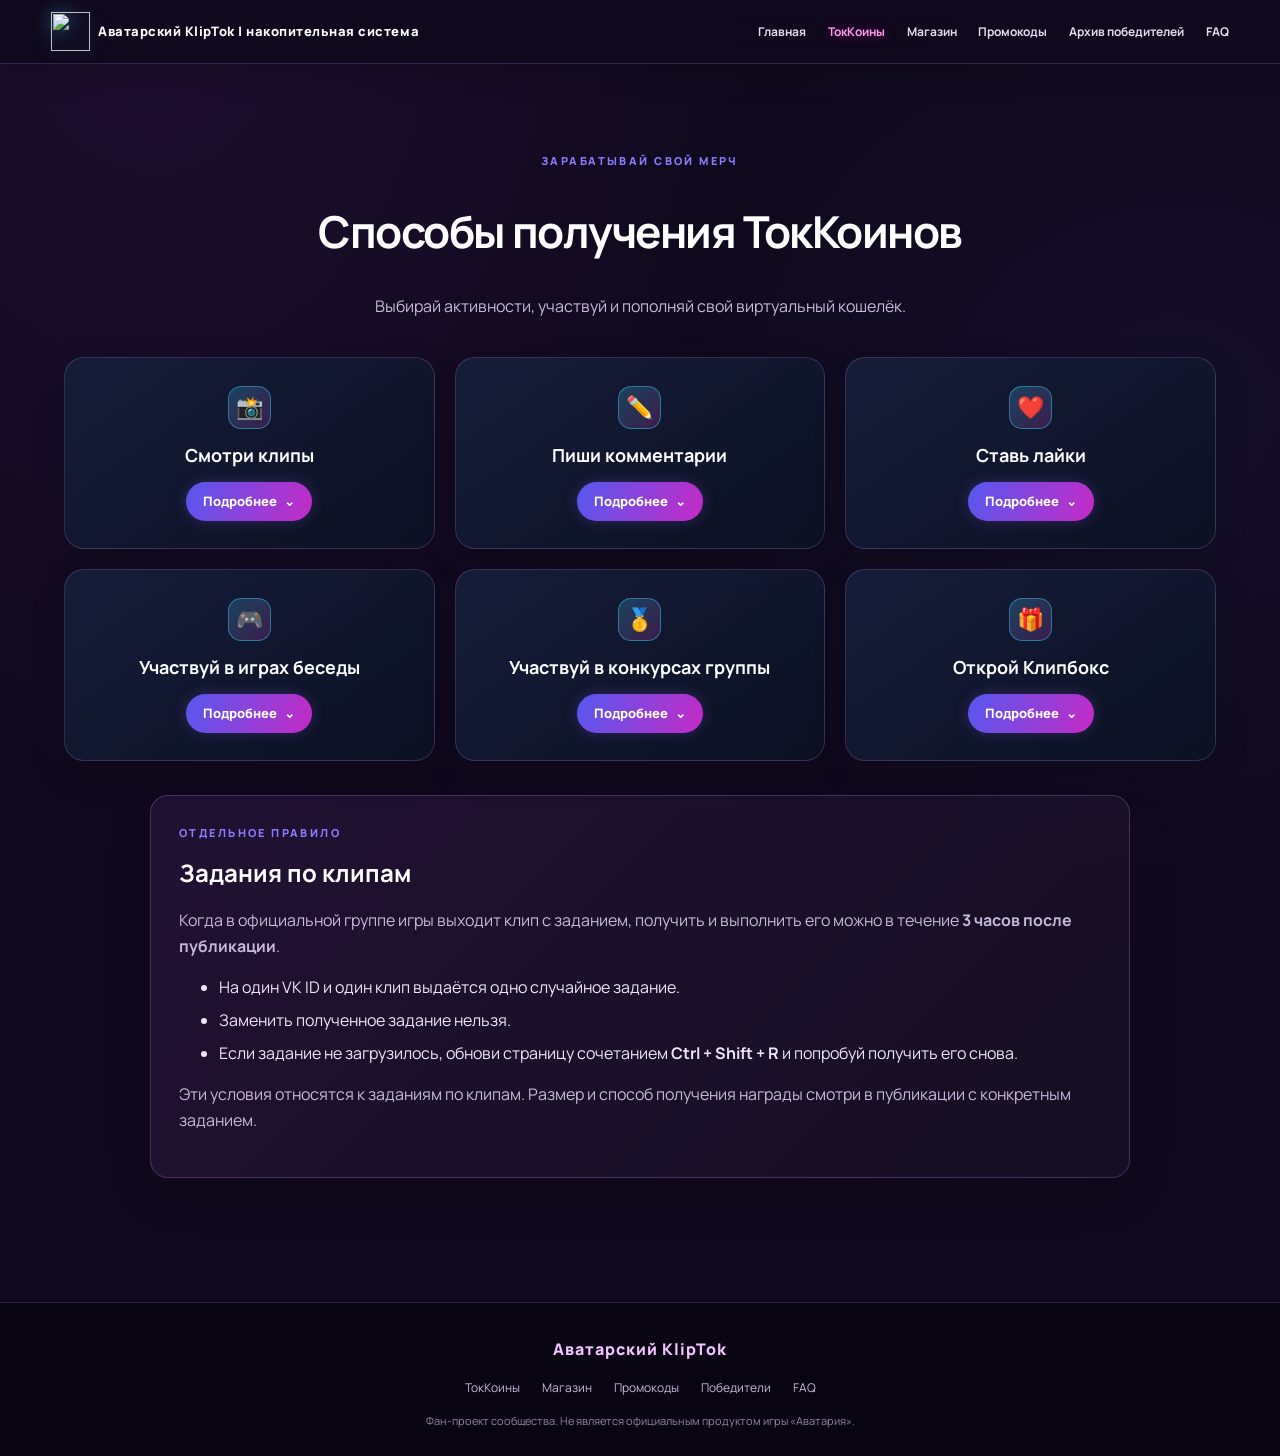
==== commit ca880dab: "Add files via upload" ====
--- a/earn.html
+++ b/earn.html
@@ -1,199 +1,173 @@
+<!doctype html>
+<!DOCTYPE html>
 
-<!doctype html>
+<!DOCTYPE html>
+
 <html lang="ru">
 <head>
-  <meta charset="utf-8">
-  <meta name="viewport" content="width=device-width, initial-scale=1">
-  <meta name="theme-color" content="#170b2d">
-  <meta name="description" content="Способы получения ТокКоинов в фан-проекте Аватарский KlipTok.">
-  <title>ТокКоины | Аватарский KlipTok</title>
-
-  <link rel="icon" type="image/png" href="images/favicon.png">
-  <link rel="stylesheet" href="style.css">
-
-  <meta property="og:type" content="website">
-  <meta property="og:title" content="ТокКоины | Аватарский KlipTok">
-  <meta property="og:description" content="Способы получения ТокКоинов в фан-проекте Аватарский KlipTok.">
-  <meta property="og:locale" content="ru_RU">
+<meta charset="utf-8"/>
+<meta content="width=device-width, initial-scale=1" name="viewport"/>
+<meta content="#170b2d" name="theme-color"/>
+<meta content="&Scy;&pcy;&ocy;&scy;&ocy;&bcy;&ycy; &pcy;&ocy;&lcy;&ucy;&chcy;&iecy;&ncy;&icy;&yacy; &Tcy;&ocy;&kcy;&Kcy;&ocy;&icy;&ncy;&ocy;&vcy; &vcy; &fcy;&acy;&ncy;-&pcy;&rcy;&ocy;&iecy;&kcy;&tcy;&iecy; &Acy;&vcy;&acy;&tcy;&acy;&rcy;&scy;&kcy;&icy;&jcy; KlipTok." name="description"/>
+<title>&Tcy;&ocy;&kcy;&Kcy;&ocy;&icy;&ncy;&ycy; | &Acy;&vcy;&acy;&tcy;&acy;&rcy;&scy;&kcy;&icy;&jcy; KlipTok</title>
+<link href="images/favicon.png" rel="icon" type="image/png"/>
+<link href="style.css" rel="stylesheet"/>
+<meta content="website" property="og:type"/>
+<meta content="&Tcy;&ocy;&kcy;&Kcy;&ocy;&icy;&ncy;&ycy; | &Acy;&vcy;&acy;&tcy;&acy;&rcy;&scy;&kcy;&icy;&jcy; KlipTok" property="og:title"/>
+<meta content="&Scy;&pcy;&ocy;&scy;&ocy;&bcy;&ycy; &pcy;&ocy;&lcy;&ucy;&chcy;&iecy;&ncy;&icy;&yacy; &Tcy;&ocy;&kcy;&Kcy;&ocy;&icy;&ncy;&ocy;&vcy; &vcy; &fcy;&acy;&ncy;-&pcy;&rcy;&ocy;&iecy;&kcy;&tcy;&iecy; &Acy;&vcy;&acy;&tcy;&acy;&rcy;&scy;&kcy;&icy;&jcy; KlipTok." property="og:description"/>
+<meta content="ru_RU" property="og:locale"/>
 </head>
-
 <body>
-<a class="skip-link" href="#mainContent">Перейти к содержимому</a>
-
+<a class="skip-link" href="#mainContent">&Pcy;&iecy;&rcy;&iecy;&jcy;&tcy;&icy; &kcy; &scy;&ocy;&dcy;&iecy;&rcy;&zhcy;&icy;&mcy;&ocy;&mcy;&ucy;</a>
 <header class="site-header">
-  <a class="brand" href="index.html" aria-label="Аватарский KlipTok — главная">
-    <img src="images/tokcoin.webp" alt="" class="brand-coin">
-    <span>Аватарский KlipTok | накопительная система</span>
-  </a>
-
-  <button class="menu-toggle" type="button" aria-expanded="false" aria-controls="siteNavigation">
-    <span class="menu-toggle-lines" aria-hidden="true"></span>
-    <span class="menu-toggle-label">Меню</span>
-  </button>
-
-  <nav class="main-nav" id="siteNavigation" aria-label="Главное меню">
-    <a href="index.html">Главная</a>
-    <a href="earn.html" aria-current="page">ТокКоины</a>
-    <a href="shop.html">Магазин</a>
-    <a href="promo.html">Промокоды</a>
-    <a href="winners.html">Архив победителей</a>
-    <a href="faq.html">FAQ</a>
-  </nav>
+<a aria-label="&Acy;&vcy;&acy;&tcy;&acy;&rcy;&scy;&kcy;&icy;&jcy; KlipTok &mdash; &gcy;&lcy;&acy;&vcy;&ncy;&acy;&yacy;" class="brand" href="index.html">
+<img alt="" class="brand-coin" src="images/tokcoin.webp"/>
+<span>&Acy;&vcy;&acy;&tcy;&acy;&rcy;&scy;&kcy;&icy;&jcy; KlipTok | &ncy;&acy;&kcy;&ocy;&pcy;&icy;&tcy;&iecy;&lcy;&softcy;&ncy;&acy;&yacy; &scy;&icy;&scy;&tcy;&iecy;&mcy;&acy;</span>
+</a>
+<button aria-controls="siteNavigation" aria-expanded="false" class="menu-toggle" type="button">
+<span aria-hidden="true" class="menu-toggle-lines"></span>
+<span class="menu-toggle-label">&Mcy;&iecy;&ncy;&yucy;</span>
+</button>
+<nav aria-label="&Gcy;&lcy;&acy;&vcy;&ncy;&ocy;&iecy; &mcy;&iecy;&ncy;&yucy;" class="main-nav" id="siteNavigation">
+<a href="index.html">&Gcy;&lcy;&acy;&vcy;&ncy;&acy;&yacy;</a>
+<a aria-current="page" href="earn.html">&Tcy;&ocy;&kcy;&Kcy;&ocy;&icy;&ncy;&ycy;</a>
+<a href="shop.html">&Mcy;&acy;&gcy;&acy;&zcy;&icy;&ncy;</a>
+<a href="promo.html">&Pcy;&rcy;&ocy;&mcy;&ocy;&kcy;&ocy;&dcy;&ycy;</a>
+<a href="winners.html">&Acy;&rcy;&khcy;&icy;&vcy; &pcy;&ocy;&bcy;&iecy;&dcy;&icy;&tcy;&iecy;&lcy;&iecy;&jcy;</a>
+<a href="faq.html">FAQ</a>
+</nav>
 </header>
-
 <main id="mainContent">
 <section class="section" id="earn">
-
-  <div class="section-heading">
-    <span class="eyebrow">ЗАРАБАТЫВАЙ СВОЙ МЕРЧ</span>
-    <h1>Способы получения ТокКоинов</h1>
-    <p>Выбирай активности, участвуй и пополняй свой виртуальный кошелёк.</p>
-  </div>
-
-  <div class="earn-grid">
-
-    <!-- Просмотр клипов -->
-    <details class="glass-card earn-card">
-      <summary class="earn-toggle">
-        <div class="card-symbol">📸</div>
-        <h3>Смотри клипы</h3>
-        <span class="jmyak">
-          Подробнее <span class="arrow" aria-hidden="true">⌄</span>
-        </span>
-      </summary>
-
-      <div class="earn-content">
-        <p>В наших видео спрятан специальный промокод, введя который вы сможете получить случайное количество ТокКоинов.</p>
-
-        <p class="small-note">
-          Промокоды размещаются в VK Клипах и TikTok. Количество ТокКоинов варьируется в зависимости от клипа. Количество активаций промокода также устанавливается индивидуально.
+<div class="section-heading">
+<span class="eyebrow">&Zcy;&Acy;&Rcy;&Acy;&Bcy;&Acy;&Tcy;&Ycy;&Vcy;&Acy;&Jcy; &Scy;&Vcy;&Ocy;&Jcy; &Mcy;&IEcy;&Rcy;&CHcy;</span>
+<h1>&Scy;&pcy;&ocy;&scy;&ocy;&bcy;&ycy; &pcy;&ocy;&lcy;&ucy;&chcy;&iecy;&ncy;&icy;&yacy; &Tcy;&ocy;&kcy;&Kcy;&ocy;&icy;&ncy;&ocy;&vcy;</h1>
+<p>&Vcy;&ycy;&bcy;&icy;&rcy;&acy;&jcy; &acy;&kcy;&tcy;&icy;&vcy;&ncy;&ocy;&scy;&tcy;&icy;, &ucy;&chcy;&acy;&scy;&tcy;&vcy;&ucy;&jcy; &icy; &pcy;&ocy;&pcy;&ocy;&lcy;&ncy;&yacy;&jcy; &scy;&vcy;&ocy;&jcy; &vcy;&icy;&rcy;&tcy;&ucy;&acy;&lcy;&softcy;&ncy;&ycy;&jcy; &kcy;&ocy;&shcy;&iecy;&lcy;&iocy;&kcy;.</p>
+</div>
+<div class="earn-grid">
+<!-- Просмотр клипов -->
+<details class="glass-card earn-card">
+<summary class="earn-toggle">
+<div class="card-symbol">📸</div>
+<h3>&Scy;&mcy;&ocy;&tcy;&rcy;&icy; &kcy;&lcy;&icy;&pcy;&ycy;</h3>
+<span class="jmyak">
+          &Pcy;&ocy;&dcy;&rcy;&ocy;&bcy;&ncy;&iecy;&iecy; <span aria-hidden="true" class="arrow">⌄</span>
+</span>
+</summary>
+<div class="earn-content">
+<p>&Vcy; &ncy;&acy;&shcy;&icy;&khcy; &vcy;&icy;&dcy;&iecy;&ocy; &mcy;&ocy;&zhcy;&iecy;&tcy; &bcy;&ycy;&tcy;&softcy; &scy;&pcy;&rcy;&yacy;&tcy;&acy;&ncy; &pcy;&rcy;&ocy;&mcy;&ocy;&kcy;&ocy;&dcy;. &Pcy;&ocy;&scy;&lcy;&iecy; &iecy;&gcy;&ocy; &ucy;&scy;&pcy;&iecy;&shcy;&ncy;&ocy;&jcy; &acy;&kcy;&tcy;&icy;&vcy;&acy;&tscy;&icy;&icy; &ncy;&acy; &scy;&chcy;&iocy;&tcy; &ncy;&acy;&chcy;&icy;&scy;&lcy;&yacy;&iecy;&tcy;&scy;&yacy; &ucy;&kcy;&acy;&zcy;&acy;&ncy;&ncy;&ocy;&iecy; &dcy;&lcy;&yacy; &ecy;&tcy;&ocy;&gcy;&ocy; &pcy;&rcy;&ocy;&mcy;&ocy;&kcy;&ocy;&dcy;&acy; &icy;&lcy;&icy; &kcy;&lcy;&icy;&pcy;&acy; &kcy;&ocy;&lcy;&icy;&chcy;&iecy;&scy;&tcy;&vcy;&ocy; &Tcy;&ocy;&kcy;&Kcy;&ocy;&icy;&ncy;&ocy;&vcy;.</p>
+<p class="small-note">&Pcy;&rcy;&ocy;&mcy;&ocy;&kcy;&ocy;&dcy;&ycy; &rcy;&acy;&zcy;&mcy;&iecy;&shchcy;&acy;&yucy;&tcy;&scy;&yacy; &vcy; VK &Kcy;&lcy;&icy;&pcy;&acy;&khcy; &icy; TikTok. &Dcy;&lcy;&yacy; &kcy;&acy;&zhcy;&dcy;&ocy;&gcy;&ocy; &pcy;&rcy;&ocy;&mcy;&ocy;&kcy;&ocy;&dcy;&acy; &zcy;&acy;&rcy;&acy;&ncy;&iecy;&iecy; &ucy;&scy;&tcy;&acy;&ncy;&ocy;&vcy;&lcy;&iecy;&ncy;&ocy; &scy;&vcy;&ocy;&iocy; &kcy;&ocy;&lcy;&icy;&chcy;&iecy;&scy;&tcy;&vcy;&ocy; &Tcy;&ocy;&kcy;&Kcy;&ocy;&icy;&ncy;&ocy;&vcy; &icy; &ocy;&gcy;&rcy;&acy;&ncy;&icy;&chcy;&iecy;&ncy;&ncy;&ocy;&iecy; &chcy;&icy;&scy;&lcy;&ocy; &acy;&kcy;&tcy;&icy;&vcy;&acy;&tscy;&icy;&jcy;.</p>
+<a class="text-link" href="promo.html">
+          &Kcy;&acy;&kcy; &acy;&kcy;&tcy;&icy;&vcy;&icy;&rcy;&ocy;&vcy;&acy;&tcy;&softcy; &pcy;&rcy;&ocy;&mcy;&ocy;&kcy;&ocy;&dcy;? <span>⛓️&zwj;💥</span>
+</a>
+</div>
+</details>
+<!-- Комментарии -->
+<details class="glass-card earn-card">
+<summary class="earn-toggle">
+<div class="card-symbol">✏️</div>
+<h3>&Pcy;&icy;&shcy;&icy; &kcy;&ocy;&mcy;&mcy;&iecy;&ncy;&tcy;&acy;&rcy;&icy;&icy;</h3>
+<span class="jmyak">
+          &Pcy;&ocy;&dcy;&rcy;&ocy;&bcy;&ncy;&iecy;&iecy; <span aria-hidden="true" class="arrow">⌄</span>
+</span>
+</summary>
+<div class="earn-content">
+<p>&Ocy;&scy;&tcy;&acy;&vcy;&softcy; &kcy;&ocy;&mcy;&mcy;&iecy;&ncy;&tcy;&acy;&rcy;&icy;&jcy; &pcy;&ocy;&dcy; &kcy;&lcy;&icy;&pcy;&ocy;&mcy; &vcy; &ocy;&fcy;&icy;&tscy;&icy;&acy;&lcy;&softcy;&ncy;&ocy;&jcy; &gcy;&rcy;&ucy;&pcy;&pcy;&iecy; &icy;&gcy;&rcy;&ycy;. &Vcy; &rcy;&acy;&mcy;&kcy;&acy;&khcy; &ecy;&tcy;&ocy;&jcy; &acy;&kcy;&tcy;&icy;&vcy;&ncy;&ocy;&scy;&tcy;&icy; 15 &scy;&lcy;&ucy;&chcy;&acy;&jcy;&ncy;&ocy; &vcy;&ycy;&bcy;&rcy;&acy;&ncy;&ncy;&ycy;&khcy; &ucy;&chcy;&acy;&scy;&tcy;&ncy;&icy;&kcy;&ocy;&vcy; &scy;&rcy;&iecy;&dcy;&icy; &kcy;&ocy;&mcy;&mcy;&iecy;&ncy;&tcy;&acy;&tcy;&ocy;&rcy;&ocy;&vcy; &pcy;&ocy;&lcy;&ucy;&chcy;&acy;&yucy;&tcy; &pcy;&ocy; 10 &Tcy;&ocy;&kcy;&Kcy;&ocy;&icy;&ncy;&ocy;&vcy;.</p>
+<p class="small-note">
+          &Kcy;&ocy;&mcy;&mcy;&iecy;&ncy;&tcy;&acy;&rcy;&icy;&jcy; &mcy;&ocy;&zhcy;&iecy;&tcy; &bcy;&ycy;&tcy;&softcy; &tcy;&iecy;&kcy;&scy;&tcy;&ocy;&mcy;, &scy;&tcy;&icy;&kcy;&iecy;&rcy;&ocy;&mcy; &icy;&lcy;&icy; &dcy;&acy;&zhcy;&iecy; &laquo;&acy;&khcy;&acy;&khcy;&acy;&khcy;&acy;&raquo; &mdash; &gcy;&lcy;&acy;&vcy;&ncy;&ocy;&iecy;, &scy;&ocy;&bcy;&lcy;&yucy;&dcy;&acy;&tcy;&softcy; &pcy;&rcy;&acy;&vcy;&icy;&lcy;&acy; &scy;&ocy;&tscy;&icy;&acy;&lcy;&softcy;&ncy;&ocy;&jcy; &scy;&iecy;&tcy;&icy; &icy; &ocy;&fcy;&icy;&tscy;&icy;&acy;&lcy;&softcy;&ncy;&ocy;&jcy; &gcy;&rcy;&ucy;&pcy;&pcy;&ycy;.
         </p>
-
-        <a class="text-link" href="promo.html">
-          Как активировать промокод? <span>⛓️‍💥</span>
-        </a>
-      </div>
-    </details>
-
-    <!-- Комментарии -->
-    <details class="glass-card earn-card">
-      <summary class="earn-toggle">
-        <div class="card-symbol">✏️</div>
-        <h3>Пиши комментарии</h3>
-        <span class="jmyak">
-          Подробнее <span class="arrow" aria-hidden="true">⌄</span>
-        </span>
-      </summary>
-
-      <div class="earn-content">
-        <p>Оставив комментарий под клипом в официальной группе игры вы можете получить 10 ТокКоинов. Награду получают 15 случайно выбранных участников среди оставивших комментарий.</p>
-
-        <p class="small-note">
-          Комментарий может быть текстом, стикером или даже «ахахаха» — главное, соблюдать правила социальной сети и официальной группы.
-        </p>
-
-        <a class="text-link" href="winners.html">
-          Список счастливчиков <span>⛓️‍💥</span>
-        </a>
-      </div>
-    </details>
-
-    <!-- Лайки -->
-    <details class="glass-card earn-card">
-      <summary class="earn-toggle">
-        <div class="card-symbol">❤️</div>
-        <h3>Ставь лайки</h3>
-        <span class="jmyak">
-          Подробнее <span class="arrow" aria-hidden="true">⌄</span>
-        </span>
-      </summary>
-
-      <div class="earn-content">
-        <p>Поставив лайк на клип в официальной группе игры вы можете получить 5 ТокКоинов. Награду получают 15 случайно выбранных участников среди поставивших лайк.</p>
-
-        <a class="text-link" href="winners.html">
-          Список счастливчиков <span>⛓️‍💥</span>
-        </a>
-      </div>
-    </details>
-
-    <!-- Игры беседы -->
-    <details class="glass-card earn-card">
-      <summary class="earn-toggle">
-        <div class="card-symbol">🎮</div>
-        <h3>Участвуй в играх беседы</h3>
-        <span class="jmyak">
-          Подробнее <span class="arrow" aria-hidden="true">⌄</span>
-        </span>
-      </summary>
-
-      <div class="earn-content">
-        <p>Участвуйте в играх и конкурсах официальной беседы, занимайте призовые места и получайте от 10 до 50 ТокКоинов в награду. Размер вознаграждения зависит от сложности активности.</p>
-
-        <a class="text-link"
-           href="https://vk.me/join/n67pTuGUqWYIPR5wL492ydrulnUegbX33AM="
-           target="_blank"
-           rel="noopener noreferrer">
-          Перейти в беседу <span>⛓️‍💥</span>
-        </a>
-      </div>
-    </details>
-
-    <!-- Конкурсы группы -->
-    <details class="glass-card earn-card">
-      <summary class="earn-toggle">
-        <div class="card-symbol">🥇</div>
-        <h3>Участвуй в конкурсах группы</h3>
-        <span class="jmyak">
-          Подробнее <span class="arrow" aria-hidden="true">⌄</span>
-        </span>
-      </summary>
-
-      <div class="earn-content">
-        <p>Участвуйте в конкурсах официальной группы проекта и получайте ТокКоины за победу! Размер награды зависит от условий конкурса.</p>
-
-        <a class="text-link"
-           href="https://vk.ru/avatariagame_kt"
-           target="_blank"
-           rel="noopener noreferrer">
-          Перейти в группу <span>⛓️‍💥</span>
-        </a>
-      </div>
-    </details>
-
+<a class="text-link" href="winners.html">
+          &Scy;&pcy;&icy;&scy;&ocy;&kcy; &scy;&chcy;&acy;&scy;&tcy;&lcy;&icy;&vcy;&chcy;&icy;&kcy;&ocy;&vcy; <span>⛓️&zwj;💥</span>
+</a>
+</div>
+</details>
+<!-- Лайки -->
+<details class="glass-card earn-card">
+<summary class="earn-toggle">
+<div class="card-symbol">❤️</div>
+<h3>&Scy;&tcy;&acy;&vcy;&softcy; &lcy;&acy;&jcy;&kcy;&icy;</h3>
+<span class="jmyak">
+          &Pcy;&ocy;&dcy;&rcy;&ocy;&bcy;&ncy;&iecy;&iecy; <span aria-hidden="true" class="arrow">⌄</span>
+</span>
+</summary>
+<div class="earn-content">
+<p>&Pcy;&ocy;&scy;&tcy;&acy;&vcy;&softcy; &lcy;&acy;&jcy;&kcy; &ncy;&acy; &kcy;&lcy;&icy;&pcy; &vcy; &ocy;&fcy;&icy;&tscy;&icy;&acy;&lcy;&softcy;&ncy;&ocy;&jcy; &gcy;&rcy;&ucy;&pcy;&pcy;&iecy; &icy;&gcy;&rcy;&ycy;. &Vcy; &rcy;&acy;&mcy;&kcy;&acy;&khcy; &ecy;&tcy;&ocy;&jcy; &acy;&kcy;&tcy;&icy;&vcy;&ncy;&ocy;&scy;&tcy;&icy; 15 &scy;&lcy;&ucy;&chcy;&acy;&jcy;&ncy;&ocy; &vcy;&ycy;&bcy;&rcy;&acy;&ncy;&ncy;&ycy;&khcy; &ucy;&chcy;&acy;&scy;&tcy;&ncy;&icy;&kcy;&ocy;&vcy; &scy;&rcy;&iecy;&dcy;&icy; &pcy;&ocy;&scy;&tcy;&acy;&vcy;&icy;&vcy;&shcy;&icy;&khcy; &lcy;&acy;&jcy;&kcy; &pcy;&ocy;&lcy;&ucy;&chcy;&acy;&yucy;&tcy; &pcy;&ocy; 5 &Tcy;&ocy;&kcy;&Kcy;&ocy;&icy;&ncy;&ocy;&vcy;.</p>
+<a class="text-link" href="winners.html">
+          &Scy;&pcy;&icy;&scy;&ocy;&kcy; &scy;&chcy;&acy;&scy;&tcy;&lcy;&icy;&vcy;&chcy;&icy;&kcy;&ocy;&vcy; <span>⛓️&zwj;💥</span>
+</a>
+</div>
+</details>
+<!-- Игры беседы -->
+<details class="glass-card earn-card">
+<summary class="earn-toggle">
+<div class="card-symbol">🎮</div>
+<h3>&Ucy;&chcy;&acy;&scy;&tcy;&vcy;&ucy;&jcy; &vcy; &icy;&gcy;&rcy;&acy;&khcy; &bcy;&iecy;&scy;&iecy;&dcy;&ycy;</h3>
+<span class="jmyak">
+          &Pcy;&ocy;&dcy;&rcy;&ocy;&bcy;&ncy;&iecy;&iecy; <span aria-hidden="true" class="arrow">⌄</span>
+</span>
+</summary>
+<div class="earn-content">
+<p>&Ucy;&chcy;&acy;&scy;&tcy;&vcy;&ucy;&jcy; &vcy; &icy;&gcy;&rcy;&acy;&khcy; &icy; &kcy;&ocy;&ncy;&kcy;&ucy;&rcy;&scy;&acy;&khcy; &ocy;&fcy;&icy;&tscy;&icy;&acy;&lcy;&softcy;&ncy;&ocy;&jcy; &bcy;&iecy;&scy;&iecy;&dcy;&ycy;, &zcy;&acy;&ncy;&icy;&mcy;&acy;&jcy; &pcy;&rcy;&icy;&zcy;&ocy;&vcy;&ycy;&iecy; &mcy;&iecy;&scy;&tcy;&acy; &icy; &pcy;&ocy;&lcy;&ucy;&chcy;&acy;&jcy; &ocy;&tcy; 10 &dcy;&ocy; 50 &Tcy;&ocy;&kcy;&Kcy;&ocy;&icy;&ncy;&ocy;&vcy;. &Tcy;&ocy;&chcy;&ncy;&ycy;&jcy; &rcy;&acy;&zcy;&mcy;&iecy;&rcy; &ncy;&acy;&gcy;&rcy;&acy;&dcy;&ycy; &zcy;&acy;&vcy;&icy;&scy;&icy;&tcy; &ocy;&tcy; &ucy;&scy;&lcy;&ocy;&vcy;&icy;&jcy; &kcy;&ocy;&ncy;&kcy;&rcy;&iecy;&tcy;&ncy;&ocy;&jcy; &acy;&kcy;&tcy;&icy;&vcy;&ncy;&ocy;&scy;&tcy;&icy;.</p>
+<a class="text-link" href="https://vk.me/join/n67pTuGUqWYIPR5wL492ydrulnUegbX33AM=" rel="noopener noreferrer" target="_blank">
+          &Pcy;&iecy;&rcy;&iecy;&jcy;&tcy;&icy; &vcy; &bcy;&iecy;&scy;&iecy;&dcy;&ucy; <span>⛓️&zwj;💥</span>
+</a>
+</div>
+</details>
+<!-- Конкурсы группы -->
+<details class="glass-card earn-card">
+<summary class="earn-toggle">
+<div class="card-symbol">🥇</div>
+<h3>&Ucy;&chcy;&acy;&scy;&tcy;&vcy;&ucy;&jcy; &vcy; &kcy;&ocy;&ncy;&kcy;&ucy;&rcy;&scy;&acy;&khcy; &gcy;&rcy;&ucy;&pcy;&pcy;&ycy;</h3>
+<span class="jmyak">
+          &Pcy;&ocy;&dcy;&rcy;&ocy;&bcy;&ncy;&iecy;&iecy; <span aria-hidden="true" class="arrow">⌄</span>
+</span>
+</summary>
+<div class="earn-content">
+<p>&Ucy;&chcy;&acy;&scy;&tcy;&vcy;&ucy;&jcy; &vcy; &kcy;&ocy;&ncy;&kcy;&ucy;&rcy;&scy;&acy;&khcy; &ocy;&fcy;&icy;&tscy;&icy;&acy;&lcy;&softcy;&ncy;&ocy;&jcy; &gcy;&rcy;&ucy;&pcy;&pcy;&ycy; &pcy;&rcy;&ocy;&iecy;&kcy;&tcy;&acy; &icy; &pcy;&ocy;&lcy;&ucy;&chcy;&acy;&jcy; &Tcy;&ocy;&kcy;&Kcy;&ocy;&icy;&ncy;&ycy; &zcy;&acy; &pcy;&ocy;&bcy;&iecy;&dcy;&ucy;. &Rcy;&acy;&zcy;&mcy;&iecy;&rcy; &icy; &pcy;&ocy;&rcy;&yacy;&dcy;&ocy;&kcy; &vcy;&ycy;&dcy;&acy;&chcy;&icy; &ncy;&acy;&gcy;&rcy;&acy;&dcy;&ycy; &ucy;&kcy;&acy;&zcy;&ycy;&vcy;&acy;&yucy;&tcy;&scy;&yacy; &vcy; &pcy;&rcy;&acy;&vcy;&icy;&lcy;&acy;&khcy; &kcy;&acy;&zhcy;&dcy;&ocy;&gcy;&ocy; &kcy;&ocy;&ncy;&kcy;&ucy;&rcy;&scy;&acy;.</p>
+<a class="text-link" href="https://vk.ru/avatariagame_kt" rel="noopener noreferrer" target="_blank">
+          &Pcy;&iecy;&rcy;&iecy;&jcy;&tcy;&icy; &vcy; &gcy;&rcy;&ucy;&pcy;&pcy;&ucy; <span>⛓️&zwj;💥</span>
+</a>
+</div>
+</details>
 <!-- Клипбокс -->
 <details class="glass-card earn-card">
-  <summary class="earn-toggle">
-    <div class="card-symbol">🎁</div>
-    <h3>Открой Клипбокс</h3>
-    <span class="jmyak">
-      Подробнее <span class="arrow" aria-hidden="true">⌄</span>
-    </span>
-  </summary>
-
-  <div class="earn-content">
-    <p>Испытай удачу! Открой Клипбокс и узнай, какой приз тебе достанется. Попытка даётся только один раз!</p>
-
-    <a class="text-link" href="wheel.html">
-      Открыть Клипбокс <span>⛓️‍💥</span>
-    </a>
-  </div>
+<summary class="earn-toggle">
+<div class="card-symbol">🎁</div>
+<h3>&Ocy;&tcy;&kcy;&rcy;&ocy;&jcy; &Kcy;&lcy;&icy;&pcy;&bcy;&ocy;&kcy;&scy;</h3>
+<span class="jmyak">
+      &Pcy;&ocy;&dcy;&rcy;&ocy;&bcy;&ncy;&iecy;&iecy; <span aria-hidden="true" class="arrow">⌄</span>
+</span>
+</summary>
+<div class="earn-content">
+<p>&Vcy; &rcy;&acy;&mcy;&kcy;&acy;&khcy; &ocy;&dcy;&ncy;&ocy;&jcy; &kcy;&ocy;&ncy;&kcy;&rcy;&iecy;&tcy;&ncy;&ocy;&jcy; &acy;&kcy;&tscy;&icy;&icy; &pcy;&rcy;&iecy;&dcy;&ucy;&scy;&mcy;&ocy;&tcy;&rcy;&iecy;&ncy;&acy; &ocy;&dcy;&ncy;&acy; &pcy;&ocy;&pcy;&ycy;&tcy;&kcy;&acy;. &Ncy;&acy;&pcy;&ocy;&lcy;&ncy;&iecy;&ncy;&icy;&iecy; &Kcy;&lcy;&icy;&pcy;&bcy;&ocy;&kcy;&scy;&acy; &mcy;&ocy;&zhcy;&iecy;&tcy; &mcy;&iecy;&ncy;&yacy;&tcy;&softcy;&scy;&yacy; &ocy;&tcy; &acy;&kcy;&tscy;&icy;&icy; &kcy; &acy;&kcy;&tscy;&icy;&icy;, &ncy;&acy;&pcy;&rcy;&icy;&mcy;&iecy;&rcy; &vcy; &zcy;&acy;&vcy;&icy;&scy;&icy;&mcy;&ocy;&scy;&tcy;&icy; &ocy;&tcy; &scy;&iecy;&zcy;&ocy;&ncy;&acy;. &Pcy;&iecy;&rcy;&iecy;&dcy; &ocy;&tcy;&kcy;&rcy;&ycy;&tcy;&icy;&iecy;&mcy; &vcy;&ncy;&icy;&mcy;&acy;&tcy;&iecy;&lcy;&softcy;&ncy;&ocy; &ocy;&zcy;&ncy;&acy;&kcy;&ocy;&mcy;&softcy;&scy;&yacy; &scy; &ucy;&scy;&lcy;&ocy;&vcy;&icy;&yacy;&mcy;&icy; &tcy;&iecy;&kcy;&ucy;&shchcy;&iecy;&jcy; &acy;&kcy;&tscy;&icy;&icy;. &Pcy;&rcy;&icy;&zcy; &gcy;&acy;&rcy;&acy;&ncy;&tcy;&icy;&rcy;&ocy;&vcy;&acy;&ncy;.</p>
+<a class="text-link" href="wheel.html">
+      &Ocy;&tcy;&kcy;&rcy;&ycy;&tcy;&softcy; &Kcy;&lcy;&icy;&pcy;&bcy;&ocy;&kcy;&scy; <span>⛓️&zwj;💥</span>
+</a>
+</div>
 </details>
-
-  </div>
+</div>
+<div class="info-panel earn-rules-panel">
+<span class="eyebrow">&Ocy;&Tcy;&Dcy;&IEcy;&Lcy;&SOFTcy;&Ncy;&Ocy;&IEcy; &Pcy;&Rcy;&Acy;&Vcy;&Icy;&Lcy;&Ocy;</span>
+<h2>&Zcy;&acy;&dcy;&acy;&ncy;&icy;&yacy; &pcy;&ocy; &kcy;&lcy;&icy;&pcy;&acy;&mcy;</h2>
+<p>&Kcy;&ocy;&gcy;&dcy;&acy; &vcy; &ocy;&fcy;&icy;&tscy;&icy;&acy;&lcy;&softcy;&ncy;&ocy;&jcy; &gcy;&rcy;&ucy;&pcy;&pcy;&iecy; &icy;&gcy;&rcy;&ycy; &vcy;&ycy;&khcy;&ocy;&dcy;&icy;&tcy; &kcy;&lcy;&icy;&pcy; &scy; &zcy;&acy;&dcy;&acy;&ncy;&icy;&iecy;&mcy;, &pcy;&ocy;&lcy;&ucy;&chcy;&icy;&tcy;&softcy; &icy; &vcy;&ycy;&pcy;&ocy;&lcy;&ncy;&icy;&tcy;&softcy; &iecy;&gcy;&ocy; &mcy;&ocy;&zhcy;&ncy;&ocy; &vcy; &tcy;&iecy;&chcy;&iecy;&ncy;&icy;&iecy; <strong>3 &chcy;&acy;&scy;&ocy;&vcy; &pcy;&ocy;&scy;&lcy;&iecy; &pcy;&ucy;&bcy;&lcy;&icy;&kcy;&acy;&tscy;&icy;&icy;</strong>.</p>
+<ul>
+<li>&Ncy;&acy; &ocy;&dcy;&icy;&ncy; VK ID &icy; &ocy;&dcy;&icy;&ncy; &kcy;&lcy;&icy;&pcy; &vcy;&ycy;&dcy;&acy;&iocy;&tcy;&scy;&yacy; &ocy;&dcy;&ncy;&ocy; &scy;&lcy;&ucy;&chcy;&acy;&jcy;&ncy;&ocy;&iecy; &zcy;&acy;&dcy;&acy;&ncy;&icy;&iecy;.</li>
+<li>&Zcy;&acy;&mcy;&iecy;&ncy;&icy;&tcy;&softcy; &pcy;&ocy;&lcy;&ucy;&chcy;&iecy;&ncy;&ncy;&ocy;&iecy; &zcy;&acy;&dcy;&acy;&ncy;&icy;&iecy; &ncy;&iecy;&lcy;&softcy;&zcy;&yacy;.</li>
+<li>&IEcy;&scy;&lcy;&icy; &zcy;&acy;&dcy;&acy;&ncy;&icy;&iecy; &ncy;&iecy; &zcy;&acy;&gcy;&rcy;&ucy;&zcy;&icy;&lcy;&ocy;&scy;&softcy;, &ocy;&bcy;&ncy;&ocy;&vcy;&icy; &scy;&tcy;&rcy;&acy;&ncy;&icy;&tscy;&ucy; &scy;&ocy;&chcy;&iecy;&tcy;&acy;&ncy;&icy;&iecy;&mcy; <strong>Ctrl + Shift + R</strong> &icy; &pcy;&ocy;&pcy;&rcy;&ocy;&bcy;&ucy;&jcy; &pcy;&ocy;&lcy;&ucy;&chcy;&icy;&tcy;&softcy; &iecy;&gcy;&ocy; &scy;&ncy;&ocy;&vcy;&acy;.</li>
+</ul>
+<p class="small-note">&Ecy;&tcy;&icy; &ucy;&scy;&lcy;&ocy;&vcy;&icy;&yacy; &ocy;&tcy;&ncy;&ocy;&scy;&yacy;&tcy;&scy;&yacy; &kcy; &zcy;&acy;&dcy;&acy;&ncy;&icy;&yacy;&mcy; &pcy;&ocy; &kcy;&lcy;&icy;&pcy;&acy;&mcy;. &Rcy;&acy;&zcy;&mcy;&iecy;&rcy; &icy; &scy;&pcy;&ocy;&scy;&ocy;&bcy; &pcy;&ocy;&lcy;&ucy;&chcy;&iecy;&ncy;&icy;&yacy; &ncy;&acy;&gcy;&rcy;&acy;&dcy;&ycy; &scy;&mcy;&ocy;&tcy;&rcy;&icy; &vcy; &pcy;&ucy;&bcy;&lcy;&icy;&kcy;&acy;&tscy;&icy;&icy; &scy; &kcy;&ocy;&ncy;&kcy;&rcy;&iecy;&tcy;&ncy;&ycy;&mcy; &zcy;&acy;&dcy;&acy;&ncy;&icy;&iecy;&mcy;.</p>
+</div>
 </section>
 </main>
-
-<script src="script.js" defer></script>
-
+<script defer="" src="script.js"></script>
 <footer class="site-footer">
-  <div class="footer-inner">
-    <a class="footer-brand" href="index.html">Аватарский KlipTok</a>
-    <nav aria-label="Ссылки в подвале">
-      <a href="earn.html">ТокКоины</a><a href="shop.html">Магазин</a><a href="promo.html">Промокоды</a><a href="winners.html">Победители</a><a href="faq.html">FAQ</a>
-    </nav>
-    <p>Фан-проект сообщества. Не является официальным продуктом игры «Аватария».</p>
-  </div>
+<div class="footer-inner">
+<a class="footer-brand" href="index.html">&Acy;&vcy;&acy;&tcy;&acy;&rcy;&scy;&kcy;&icy;&jcy; KlipTok</a>
+<nav aria-label="&Scy;&scy;&ycy;&lcy;&kcy;&icy; &vcy; &pcy;&ocy;&dcy;&vcy;&acy;&lcy;&iecy;">
+<a href="earn.html">&Tcy;&ocy;&kcy;&Kcy;&ocy;&icy;&ncy;&ycy;</a><a href="shop.html">&Mcy;&acy;&gcy;&acy;&zcy;&icy;&ncy;</a><a href="promo.html">&Pcy;&rcy;&ocy;&mcy;&ocy;&kcy;&ocy;&dcy;&ycy;</a><a href="winners.html">&Pcy;&ocy;&bcy;&iecy;&dcy;&icy;&tcy;&iecy;&lcy;&icy;</a><a href="faq.html">FAQ</a>
+</nav>
+<p>&Fcy;&acy;&ncy;-&pcy;&rcy;&ocy;&iecy;&kcy;&tcy; &scy;&ocy;&ocy;&bcy;&shchcy;&iecy;&scy;&tcy;&vcy;&acy;. &Ncy;&iecy; &yacy;&vcy;&lcy;&yacy;&iecy;&tcy;&scy;&yacy; &ocy;&fcy;&icy;&tscy;&icy;&acy;&lcy;&softcy;&ncy;&ycy;&mcy; &pcy;&rcy;&ocy;&dcy;&ucy;&kcy;&tcy;&ocy;&mcy; &icy;&gcy;&rcy;&ycy; &laquo;&Acy;&vcy;&acy;&tcy;&acy;&rcy;&icy;&yacy;&raquo;.</p>
+</div>
 </footer>
 </body>
 </html>
--- a/style.css
+++ b/style.css
@@ -1406,3 +1406,33 @@
 }
 .skip-link { position:absolute; top:8px; left:8px; z-index:2000; padding:10px 14px; transform:translateY(-160%); border-radius:10px; color:#fff; background:#6e36a8; font-weight:800; }
 .skip-link:focus { transform:translateY(0); }
+
+
+/* Информационные блоки и редакторские дополнения */
+.info-panel {
+  width: min(100%, 980px);
+  margin: 28px auto 0;
+  padding: clamp(18px, 3vw, 28px);
+  border: 1px solid rgba(190, 139, 255, .25);
+  border-radius: 18px;
+  background: linear-gradient(135deg, rgba(133, 73, 184, .14), rgba(255,255,255,.025));
+  box-shadow: 0 16px 45px rgba(0,0,0,.12);
+}
+.info-panel h2, .info-panel h3 { margin: 0 0 10px; }
+.info-panel p { color: var(--muted); }
+.info-panel li { margin: 7px 0; color: #eee5f7; }
+.info-panel a { color: #f3a4e8; }
+.home-guide { padding-top: 55px; }
+.home-guide .info-panel { margin-top: 24px; }
+.earn-rules-panel { margin-top: 34px; }
+.earn-rules-panel h2 { margin-top: 2px; }
+.catalog-guide { margin: 0 auto 28px; }
+.catalog-guide ol { padding-left: 22px; }
+.archive-guide { margin: 0 auto 25px; }
+.promo-help { margin-top: 34px; }
+.wheel-notice { text-align: left; margin: 20px auto 25px; }
+.wheel-notice p { margin-bottom: 0; }
+
+@media (max-width: 640px) {
+  .info-panel { border-radius: 14px; padding: 17px; }
+}
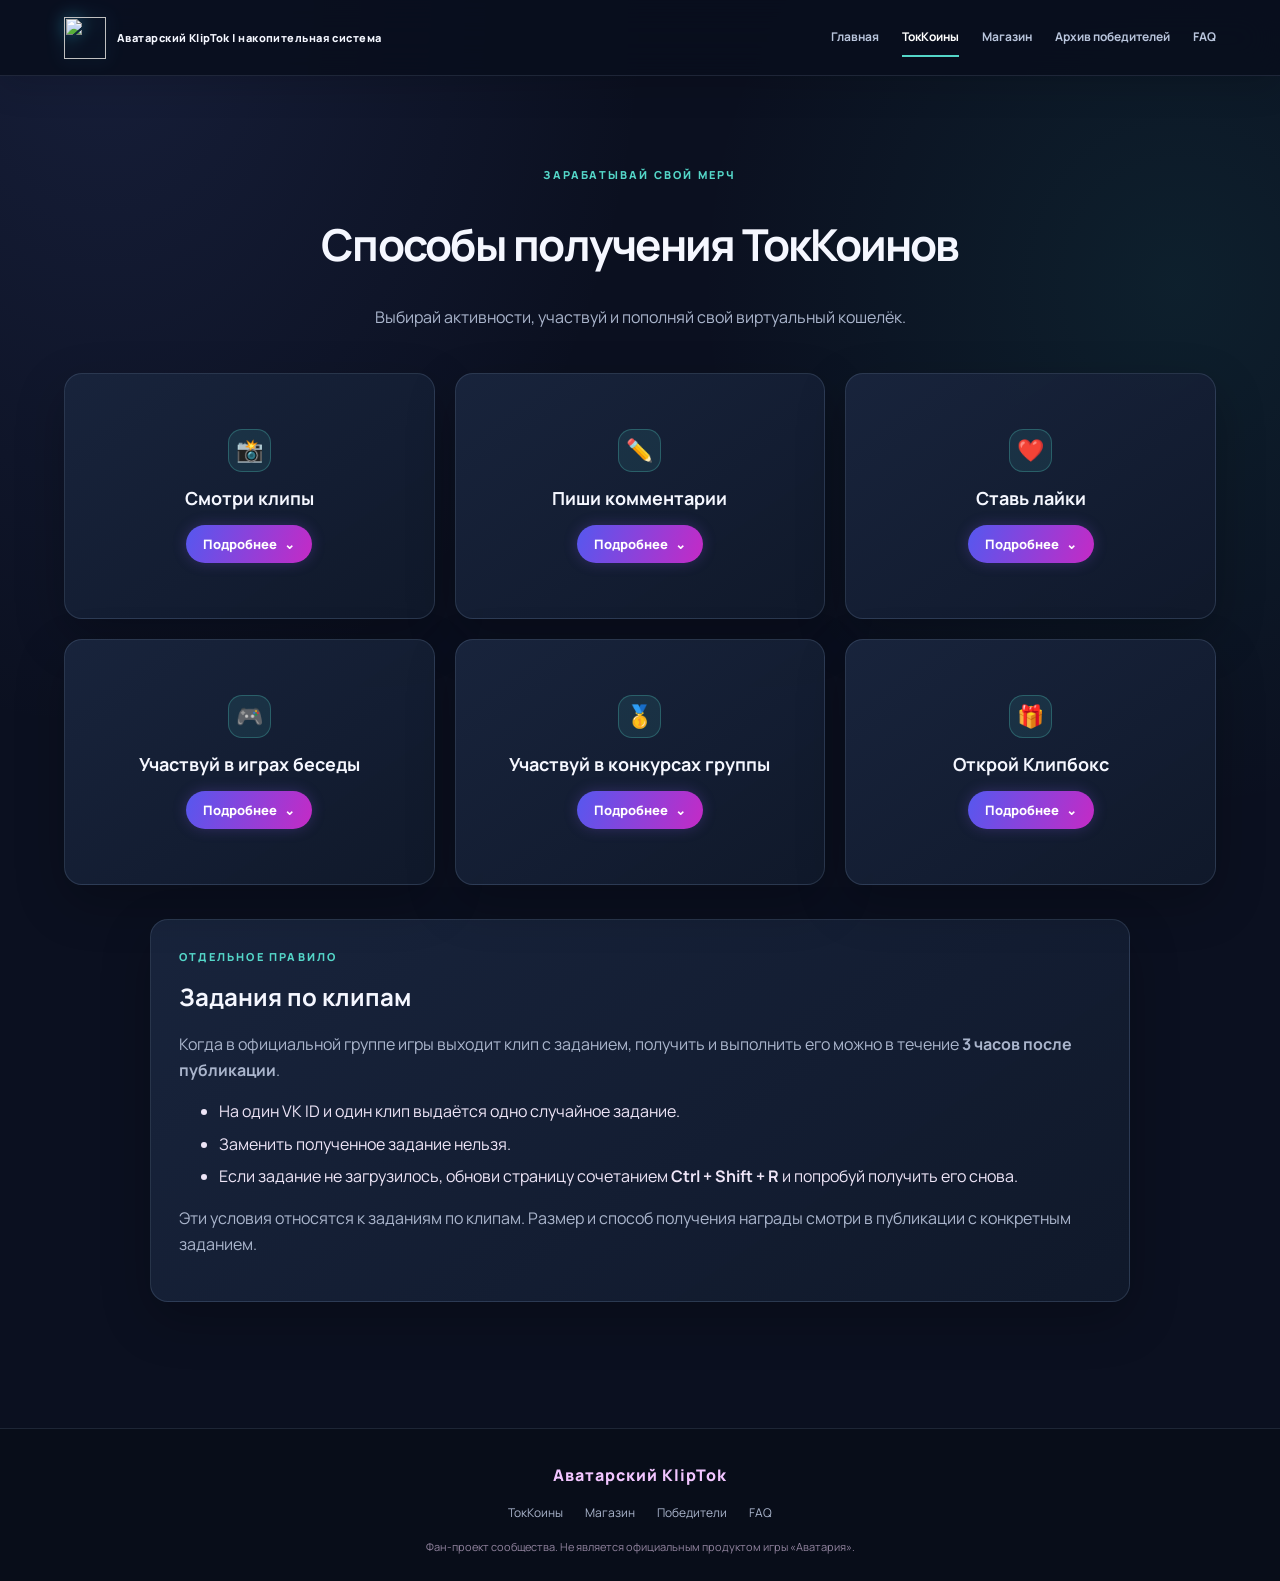
==== commit 4c74b360: "Add files via upload" ====
--- a/earn.html
+++ b/earn.html
@@ -32,7 +32,7 @@
 <a href="index.html">&Gcy;&lcy;&acy;&vcy;&ncy;&acy;&yacy;</a>
 <a aria-current="page" href="earn.html">&Tcy;&ocy;&kcy;&Kcy;&ocy;&icy;&ncy;&ycy;</a>
 <a href="shop.html">&Mcy;&acy;&gcy;&acy;&zcy;&icy;&ncy;</a>
-<a href="promo.html">&Pcy;&rcy;&ocy;&mcy;&ocy;&kcy;&ocy;&dcy;&ycy;</a>
+
 <a href="winners.html">&Acy;&rcy;&khcy;&icy;&vcy; &pcy;&ocy;&bcy;&iecy;&dcy;&icy;&tcy;&iecy;&lcy;&iecy;&jcy;</a>
 <a href="faq.html">FAQ</a>
 </nav>
@@ -57,9 +57,7 @@
 <div class="earn-content">
 <p>&Vcy; &ncy;&acy;&shcy;&icy;&khcy; &vcy;&icy;&dcy;&iecy;&ocy; &mcy;&ocy;&zhcy;&iecy;&tcy; &bcy;&ycy;&tcy;&softcy; &scy;&pcy;&rcy;&yacy;&tcy;&acy;&ncy; &pcy;&rcy;&ocy;&mcy;&ocy;&kcy;&ocy;&dcy;. &Pcy;&ocy;&scy;&lcy;&iecy; &iecy;&gcy;&ocy; &ucy;&scy;&pcy;&iecy;&shcy;&ncy;&ocy;&jcy; &acy;&kcy;&tcy;&icy;&vcy;&acy;&tscy;&icy;&icy; &ncy;&acy; &scy;&chcy;&iocy;&tcy; &ncy;&acy;&chcy;&icy;&scy;&lcy;&yacy;&iecy;&tcy;&scy;&yacy; &ucy;&kcy;&acy;&zcy;&acy;&ncy;&ncy;&ocy;&iecy; &dcy;&lcy;&yacy; &ecy;&tcy;&ocy;&gcy;&ocy; &pcy;&rcy;&ocy;&mcy;&ocy;&kcy;&ocy;&dcy;&acy; &icy;&lcy;&icy; &kcy;&lcy;&icy;&pcy;&acy; &kcy;&ocy;&lcy;&icy;&chcy;&iecy;&scy;&tcy;&vcy;&ocy; &Tcy;&ocy;&kcy;&Kcy;&ocy;&icy;&ncy;&ocy;&vcy;.</p>
 <p class="small-note">&Pcy;&rcy;&ocy;&mcy;&ocy;&kcy;&ocy;&dcy;&ycy; &rcy;&acy;&zcy;&mcy;&iecy;&shchcy;&acy;&yucy;&tcy;&scy;&yacy; &vcy; VK &Kcy;&lcy;&icy;&pcy;&acy;&khcy; &icy; TikTok. &Dcy;&lcy;&yacy; &kcy;&acy;&zhcy;&dcy;&ocy;&gcy;&ocy; &pcy;&rcy;&ocy;&mcy;&ocy;&kcy;&ocy;&dcy;&acy; &zcy;&acy;&rcy;&acy;&ncy;&iecy;&iecy; &ucy;&scy;&tcy;&acy;&ncy;&ocy;&vcy;&lcy;&iecy;&ncy;&ocy; &scy;&vcy;&ocy;&iocy; &kcy;&ocy;&lcy;&icy;&chcy;&iecy;&scy;&tcy;&vcy;&ocy; &Tcy;&ocy;&kcy;&Kcy;&ocy;&icy;&ncy;&ocy;&vcy; &icy; &ocy;&gcy;&rcy;&acy;&ncy;&icy;&chcy;&iecy;&ncy;&ncy;&ocy;&iecy; &chcy;&icy;&scy;&lcy;&ocy; &acy;&kcy;&tcy;&icy;&vcy;&acy;&tscy;&icy;&jcy;.</p>
-<a class="text-link" href="promo.html">
-          &Kcy;&acy;&kcy; &acy;&kcy;&tcy;&icy;&vcy;&icy;&rcy;&ocy;&vcy;&acy;&tcy;&softcy; &pcy;&rcy;&ocy;&mcy;&ocy;&kcy;&ocy;&dcy;? <span>⛓️&zwj;💥</span>
-</a>
+
 </div>
 </details>
 <!-- Комментарии -->
@@ -164,7 +162,7 @@
 <div class="footer-inner">
 <a class="footer-brand" href="index.html">&Acy;&vcy;&acy;&tcy;&acy;&rcy;&scy;&kcy;&icy;&jcy; KlipTok</a>
 <nav aria-label="&Scy;&scy;&ycy;&lcy;&kcy;&icy; &vcy; &pcy;&ocy;&dcy;&vcy;&acy;&lcy;&iecy;">
-<a href="earn.html">&Tcy;&ocy;&kcy;&Kcy;&ocy;&icy;&ncy;&ycy;</a><a href="shop.html">&Mcy;&acy;&gcy;&acy;&zcy;&icy;&ncy;</a><a href="promo.html">&Pcy;&rcy;&ocy;&mcy;&ocy;&kcy;&ocy;&dcy;&ycy;</a><a href="winners.html">&Pcy;&ocy;&bcy;&iecy;&dcy;&icy;&tcy;&iecy;&lcy;&icy;</a><a href="faq.html">FAQ</a>
+<a href="earn.html">&Tcy;&ocy;&kcy;&Kcy;&ocy;&icy;&ncy;&ycy;</a><a href="shop.html">&Mcy;&acy;&gcy;&acy;&zcy;&icy;&ncy;</a><a href="winners.html">&Pcy;&ocy;&bcy;&iecy;&dcy;&icy;&tcy;&iecy;&lcy;&icy;</a><a href="faq.html">FAQ</a>
 </nav>
 <p>&Fcy;&acy;&ncy;-&pcy;&rcy;&ocy;&iecy;&kcy;&tcy; &scy;&ocy;&ocy;&bcy;&shchcy;&iecy;&scy;&tcy;&vcy;&acy;. &Ncy;&iecy; &yacy;&vcy;&lcy;&yacy;&iecy;&tcy;&scy;&yacy; &ocy;&fcy;&icy;&tscy;&icy;&acy;&lcy;&softcy;&ncy;&ycy;&mcy; &pcy;&rcy;&ocy;&dcy;&ucy;&kcy;&tcy;&ocy;&mcy; &icy;&gcy;&rcy;&ycy; &laquo;&Acy;&vcy;&acy;&tcy;&acy;&rcy;&icy;&yacy;&raquo;.</p>
 </div>
--- a/style.css
+++ b/style.css
@@ -1436,3 +1436,200 @@
 @media (max-width: 640px) {
   .info-panel { border-radius: 14px; padding: 17px; }
 }
+
+
+/* ===== KLIPTOK · обновлённая визуальная система ===== */
+:root {
+  --bg: #0b1020;
+  --panel: #121a2d;
+  --panel2: #19243b;
+  --text: #f5f7ff;
+  --muted: #aab5cc;
+  --pink: #ff6b8a;
+  --violet: #8b7cff;
+  --blue: #54d6c8;
+  --line: rgba(160,181,220,.18);
+  --glow: 0 18px 50px rgba(0,0,0,.24);
+}
+html { scroll-padding-top: 90px; }
+body {
+  background:
+    radial-gradient(ellipse at 8% 0%, rgba(82,105,190,.16), transparent 34rem),
+    radial-gradient(ellipse at 92% 18%, rgba(39,190,174,.09), transparent 30rem),
+    var(--bg);
+  color: var(--text);
+}
+.site-header {
+  min-height: 76px;
+  padding: 12px clamp(18px,5vw,76px);
+  background: rgba(9,14,29,.88);
+  border-bottom: 1px solid rgba(160,181,220,.14);
+  box-shadow: 0 10px 35px rgba(0,0,0,.14);
+}
+.brand { gap: 11px; font-size: 11px; letter-spacing: .09em; color: #f5f7ff; }
+.brand-coin { width: 42px; height: 42px; }
+.main-nav { gap: clamp(12px,1.8vw,27px); }
+.main-nav a {
+  color: #b9c5dc;
+  font-size: 12px;
+  padding: 9px 0;
+  border-bottom: 2px solid transparent;
+  transition: color .2s,border-color .2s;
+}
+.main-nav a:hover,.main-nav a[aria-current="page"] {
+  color: #fff;
+  border-color: var(--blue);
+  text-shadow: none;
+}
+.menu-toggle {
+  border: 1px solid var(--line);
+  background: var(--panel);
+  color: var(--text);
+  border-radius: 12px;
+}
+.hero {
+  min-height: 590px;
+  background:
+    radial-gradient(ellipse at 70% 35%, rgba(84,214,200,.19), transparent 32%),
+    radial-gradient(ellipse at 25% 18%, rgba(139,124,255,.32), transparent 40%),
+    linear-gradient(135deg,#111a33 0%,#15152f 52%,#102b35 100%);
+}
+.hero-shade {
+  background: linear-gradient(0deg,rgba(11,16,32,.86),transparent 62%);
+}
+.hero-content {
+  max-width: 880px;
+  background: rgba(10,16,32,.42);
+  border: 1px solid rgba(207,220,255,.13);
+  box-shadow: 0 24px 80px rgba(0,0,0,.2);
+  backdrop-filter: blur(14px);
+}
+.eyebrow {
+  color: var(--blue);
+  letter-spacing: .2em;
+}
+.hero h1 {
+  text-shadow: none;
+  letter-spacing: -.045em;
+}
+.hero h1 span { color: #79e6d8; }
+.hero p { color: #d7e0f2; }
+.primary-btn {
+  background: linear-gradient(105deg,#5b66d9,#2dbcae);
+  box-shadow: 0 12px 30px rgba(45,188,174,.2);
+  border: 1px solid rgba(255,255,255,.16);
+}
+.primary-btn:hover { box-shadow: 0 16px 38px rgba(45,188,174,.3); }
+.section { padding-top: clamp(58px,7vw,94px); padding-bottom: clamp(58px,7vw,94px); }
+.section-heading { margin-bottom: 42px; }
+.section-heading h1,.section-heading h2 {
+  letter-spacing: -.04em;
+  line-height: 1.12;
+}
+.section-heading p { color: var(--muted); }
+.section-alt {
+  background: radial-gradient(ellipse at 50% 0,rgba(84,214,200,.08),transparent 58%),#0e1629;
+}
+.glass-card,.product-card,.archive-month,.clip-entry,.winner-columns details,.faq-item,
+.step-card,.info-panel,.winner-search-card {
+  background: linear-gradient(145deg,rgba(25,37,61,.96),rgba(16,25,43,.98));
+  border: 1px solid rgba(155,181,220,.17);
+  border-radius: 18px;
+  box-shadow: var(--glow);
+}
+.glass-card { padding: 27px; }
+.glass-card:hover,.product-card:hover {
+  transform: translateY(-3px);
+  border-color: rgba(84,214,200,.48);
+  box-shadow: 0 22px 48px rgba(0,0,0,.28);
+}
+.card-symbol {
+  background: rgba(84,214,200,.1);
+  border: 1px solid rgba(84,214,200,.28);
+  color: #8be9df;
+  border-radius: 14px;
+}
+.earn-card h3,.product-card h3 { color: #f5f7ff; }
+.text-link,.faq-answer a,.external-discussion { color: #7fe4d9; }
+.text-link:hover,.faq-answer a:hover { color: #b4fff5; }
+.product-card { padding: 14px; }
+.product-image { background: rgba(5,10,22,.35); border-color: rgba(155,181,220,.2); }
+.product-price { color: #86e9de; }
+.search-wrap,.sort-wrap {
+  background: var(--panel);
+  border-color: var(--line);
+  border-radius: 12px;
+}
+.search-wrap input,.sort-wrap select { color: var(--text); }
+.faq-list { gap: 13px; }
+.faq-item { overflow: hidden; transition: border-color .2s,background .2s; }
+.faq-item:hover { border-color: rgba(84,214,200,.38); }
+.faq-item > summary { padding: 19px 54px 19px 21px; color: #f4f7ff; }
+.faq-item > summary:after { color: var(--blue); top: 14px; }
+.faq-answer { color: #c4cee1; line-height: 1.75; }
+.faq-answer strong { color: #fff; }
+.faq-answer ol,.faq-answer ul { padding-left: 22px; }
+.faq-answer li { margin: 6px 0; }
+.promo-faq {
+  border-color: rgba(84,214,200,.42);
+  background: linear-gradient(140deg,rgba(24,54,66,.96),rgba(17,29,48,.98));
+  scroll-margin-top: 100px;
+}
+.promo-faq > summary { color: #a6f3eb; }
+.promo-steps { display: grid; gap: 10px; }
+.promo-steps li { padding-left: 4px; }
+.promo-important {
+  margin-top: 20px;
+  padding: 17px 19px;
+  border-radius: 13px;
+  background: rgba(84,214,200,.075);
+  border: 1px solid rgba(84,214,200,.2);
+}
+.promo-important > strong { color: #9bf0e6; }
+.promo-important ul { margin-bottom: 0; }
+.step-card { box-shadow: none; }
+.step-number { color: #82e7dc; text-shadow: none; }
+.step-body p { color: #c4cee1; }
+.archive-month > summary { color: #f2f5ff; }
+.clip-entry > summary { color: #a9eee6; }
+.footer,.site-footer {
+  background: #080d19;
+  border-top: 1px solid rgba(155,181,220,.15);
+}
+.footer span,.footer-inner { color: var(--muted); }
+.winner-search-field input,.winner-tools button,.winner-tools select,
+.archive-toolbar button,.archive-retry {
+  background: rgba(5,10,22,.42);
+  border-color: rgba(155,181,220,.22);
+  color: #f3f6ff;
+}
+.winner-stat,.personal-stat {
+  background: rgba(84,214,200,.07);
+  border-color: rgba(84,214,200,.18);
+}
+.winner-stat-value,.personal-stat strong,.games-top3-place { color: #91eee4; }
+@media(max-width:1050px) {
+  .site-header { align-items: center; flex-direction: row; }
+  .main-nav { gap: 16px; }
+}
+@media(max-width:760px) {
+  .site-header { flex-wrap: wrap; }
+  .brand { white-space: normal; max-width: calc(100% - 65px); }
+  .main-nav { display: none; }
+  .site-header.nav-open .main-nav {
+    display: flex;
+    flex-direction: column;
+    align-items: stretch;
+    width: 100%;
+    padding: 12px 0 4px;
+    gap: 2px;
+  }
+  .main-nav a { padding: 11px 12px; border: 0; border-radius: 9px; }
+  .main-nav a:hover,.main-nav a[aria-current="page"] { background: rgba(84,214,200,.09); }
+  .hero { min-height: 520px; }
+}
+@media(max-width:560px) {
+  .section-heading { text-align: left; }
+  .faq-item > summary { padding-left: 16px; }
+  .faq-answer { padding-left: 16px; padding-right: 16px; }
+}
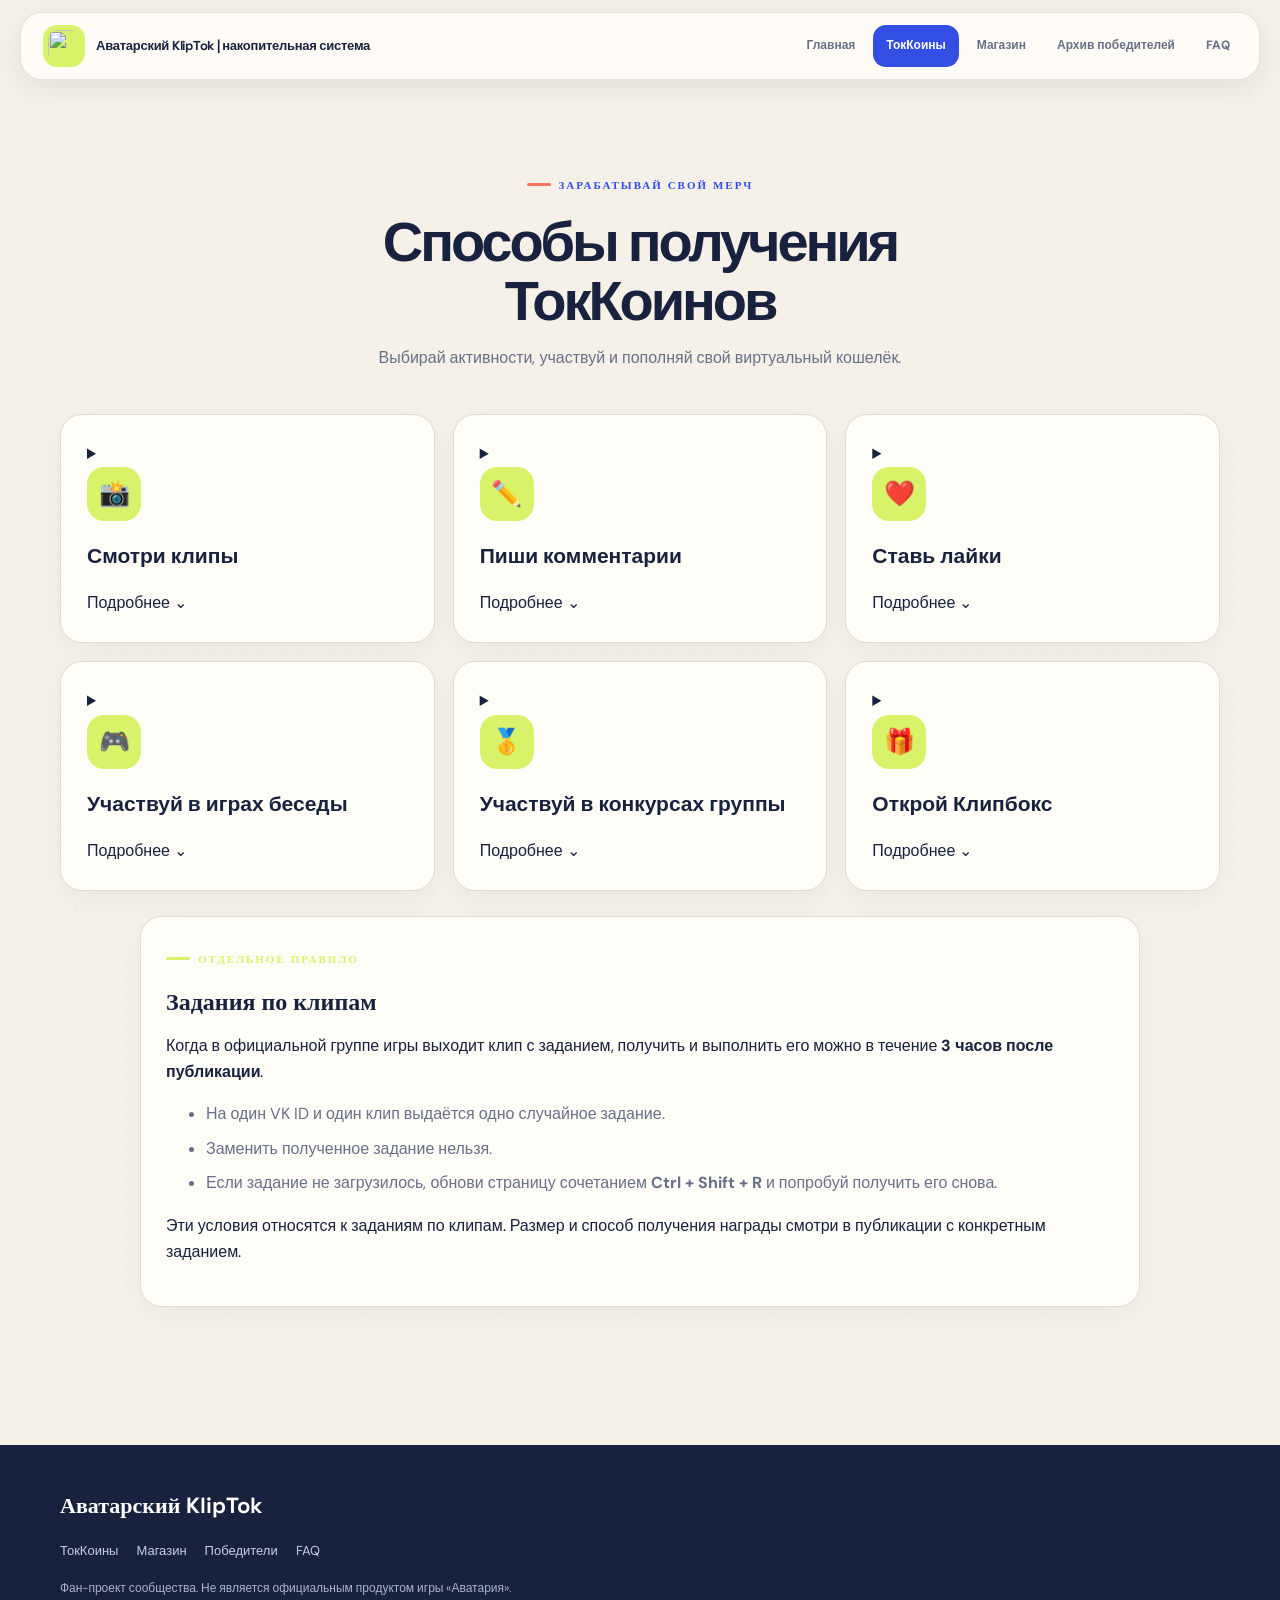
==== commit c56d8cd1: "Add files via upload" ====
--- a/earn.html
+++ b/earn.html
@@ -1,5 +1,4 @@
 <!doctype html>
-<!DOCTYPE html>
 
 <!DOCTYPE html>
 
--- a/style.css
+++ b/style.css
@@ -1,1635 +1,249 @@
-
-@import url('https://fonts.googleapis.com/css2?family=Manrope:wght@400;500;600;700;800&display=swap');
-
-:root {
-  --bg: #10091d;
-  --panel: #1d1030;
-  --panel2: #28143e;
-  --text: #fff;
-  --muted: #c7b9d8;
-  --pink: #ff4fd8;
-  --violet: #a855f7;
-  --blue: #54b8ff;
-  --line: rgba(205,151,255,.23);
-  --glow: 0 0 26px rgba(185,75,255,.22);
-}
-
-* {
-  box-sizing: border-box;
-}
-
-html {
-  scroll-behavior: smooth;
-  scroll-padding-top: 100px;
-}
-
-body {
-  margin: 0;
-  background: var(--bg);
-  color: var(--text);
-  font-family: Manrope, Arial, sans-serif;
-  line-height: 1.6;
-}
-
-a {
-  color: inherit;
-}
-
-.site-header {
-  position: sticky;
-  top: 0;
-  z-index: 20;
-  display: flex;
-  align-items: center;
-  justify-content: space-between;
-  gap: 22px;
-  padding: 12px clamp(18px,4vw,64px);
-  background: rgba(16,9,29,.91);
-  backdrop-filter: blur(18px);
-  border-bottom: 1px solid var(--line);
-}
-
-.brand {
-  display: flex;
-  align-items: center;
-  gap: 8px;
-  text-decoration: none;
-  font-size: 13px;
-  font-weight: 800;
-  letter-spacing: .12em;
-  white-space: nowrap;
-}
-
-.brand-coin {
-  width: 39px;
-  height: 39px;
-  object-fit: contain;
-}
-
-.main-nav {
-  display: flex;
-  align-items: center;
-  gap: clamp(10px,1.7vw,25px);
-  overflow-x: auto;
-  scrollbar-width: thin;
-}
-
-.main-nav a {
-  text-decoration: none;
-  color: #e6d9f3;
-  font-size: 12px;
-  font-weight: 700;
-  white-space: nowrap;
-  transition: .2s;
-}
-
-.main-nav a:hover,
-.text-link:hover {
-  color: #ff8de8;
-}
-
-.main-nav a:hover {
-  text-shadow: 0 0 12px rgba(255,79,216,.65);
-}
-
-.hero {
-  min-height: 570px;
-  position: relative;
-  display: grid;
-  place-items: center;
-  text-align: center;
-  padding: 90px 22px;
-  background: url('images/hero.jpg') center 42%/cover no-repeat;
-  isolation: isolate;
-}
-
-.hero-shade {
-  position: absolute;
-  inset: 0;
-  background:
-    linear-gradient(90deg,rgba(13,5,27,.46),rgba(13,5,27,.2),rgba(13,5,27,.5)),
-    linear-gradient(0deg,rgba(16,9,29,.85),transparent 45%,rgba(16,9,29,.12));
-  z-index: -1;
-}
-
-.hero-content {
-  max-width: 900px;
-  padding: 35px 30px;
-  border-radius: 28px;
-  background: rgba(20,8,38,.28);
-  backdrop-filter: blur(3px);
-  text-shadow: 0 3px 18px #1a0730;
-}
-
-.eyebrow {
-  display: block;
-  color: #f69be9;
-  font-size: 11px;
-  font-weight: 800;
-  letter-spacing: .22em;
-  margin-bottom: 12px;
-}
-
-.hero h1 {
-  font-size: clamp(34px,6vw,66px);
-  line-height: 1.08;
-  margin: 0 auto 20px;
-  font-weight: 800;
-  text-shadow: 0 0 12px #a832f7,0 0 34px rgba(255,58,215,.7);
-}
-
-.hero h1 span {
-  color: #ff7ce5;
-}
-
-.hero p {
-  max-width: 690px;
-  margin: 0 auto 28px;
-  color: #fff;
-  font-size: clamp(15px,2vw,18px);
-}
-
-.primary-btn {
-  display: inline-flex;
-  gap: 18px;
-  align-items: center;
-  padding: 13px 23px;
-  border-radius: 999px;
-  background: linear-gradient(100deg,#8c35e8,#e33fc7);
-  box-shadow: 0 0 25px rgba(205,63,255,.48);
-  font-weight: 800;
-  text-decoration: none;
-  transition: .2s;
-}
-
-.primary-btn:hover {
-  transform: translateY(-2px);
-  box-shadow: 0 0 34px rgba(205,63,255,.7);
-}
-
-/* Место для изображения на главной */
-
-.hero-image-section {
-  display: flex;
-  justify-content: center;
-  padding: 30px 18px 55px;
-}
-
-.hero-image-placeholder {
-  width: 65%;
-  max-width: 405px;
-  aspect-ratio: 3 / 1;
-  display: flex;
-  align-items: center;
-  justify-content: center;
-  border: 1px dashed rgba(225,181,255,.45);
-  border-radius: 12px;
-  background: rgba(255,255,255,.035);
-  color: #9f8cad;
-  font-size: 12px;
-}
-
-/* Общие секции */
-
-.section {
-  padding: 88px clamp(18px,5vw,76px);
-  max-width: 1500px;
-  margin: auto;
-}
-
-.section-alt {
-  max-width: none;
-  background: radial-gradient(ellipse at 50% 0,rgba(112,44,161,.18),transparent 60%),#160c25;
-}
-
-.section-heading {
-  text-align: center;
-  margin: 0 auto 38px;
-  max-width: 760px;
-}
-
-.section-heading h2 {
-  font-size: clamp(27px,4vw,42px);
-  line-height: 1.2;
-  margin: 0 0 12px;
-}
-
-.section-heading p {
-  color: var(--muted);
-  margin: 0;
-}
-
-/* Карточки */
-
-.earn-grid {
-  display: grid;
-  grid-template-columns: repeat(3,minmax(0,1fr));
-  gap: 18px;
-}
-
-.glass-card {
-  background: linear-gradient(145deg,rgba(67,34,94,.64),rgba(30,15,47,.88));
-  border: 1px solid rgba(204,118,255,.32);
-  border-radius: 20px;
-  box-shadow: var(--glow);
-  padding: 25px;
-  transition: .2s;
-}
-
-.glass-card:hover {
-  transform: translateY(-4px);
-  border-color: rgba(255,95,222,.65);
-}
-
-.earn-card h3 {
-  font-size: 18px;
-  margin: 13px 0 10px;
-}
-
-.earn-card p {
-  font-size: 13px;
-  color: #eee5f7;
-  margin: 0 0 12px;
-}
-
-.earn-card .small-note {
-  font-size: 12px;
-  color: #bdaaca;
-}
-
-.card-symbol {
-  display: grid;
-  place-items: center;
-  width: 43px;
-  height: 43px;
-  border-radius: 13px;
-  background: linear-gradient(135deg,rgba(168,85,247,.38),rgba(255,79,216,.2));
-  border: 1px solid rgba(255,124,229,.5);
-  font-size: 22px;
-  color: #ffb5ef;
-}
-
-.text-link {
-  display: inline-block;
-  margin-top: 10px;
-  color: #ff9be9;
-  font-size: 12px;
-  font-weight: 800;
-  text-decoration: none;
-}
-
-.text-link span {
-  margin-left: 5px;
-}
-
-/* Магазин */
-
-.catalog-tools {
-  display: flex;
-  gap: 14px;
-  justify-content: space-between;
-  align-items: center;
-  margin-bottom: 22px;
-}
-
-.search-wrap,
-.sort-wrap {
-  display: flex;
-  align-items: center;
-  gap: 10px;
-  background: #251437;
-  border: 1px solid var(--line);
-  border-radius: 13px;
-  padding: 0 14px;
-  min-height: 48px;
-}
-
-.search-wrap {
-  flex: 1;
-  max-width: 480px;
-}
-
-.search-wrap span {
-  font-size: 23px;
-  color: #e68cfa;
-}
-
-.search-wrap input,
-.sort-wrap select {
-  background: transparent;
-  border: 0;
-  outline: 0;
-  color: #fff;
-  font: inherit;
-}
-
-.search-wrap input {
-  width: 100%;
-  font-size: 13px;
-}
-
-.search-wrap input::placeholder {
-  color: #ad9bbd;
-}
-
-.sort-wrap span {
-  font-size: 12px;
-  color: var(--muted);
-  white-space: nowrap;
-}
-
-.sort-wrap select {
-  font-size: 12px;
-  cursor: pointer;
-}
-
-.sort-wrap option {
-  background: #251437;
-}
-
-.product-grid {
-  display: grid;
-  grid-template-columns: repeat(4,minmax(0,1fr));
-  gap: 17px;
-}
-
-.product-card {
-  padding: 13px;
-  border: 1px solid rgba(197,133,245,.26);
-  border-radius: 17px;
-  background: linear-gradient(150deg,rgba(54,29,76,.8),rgba(26,14,40,.95));
-  box-shadow: var(--glow);
-}
-
-/* Квадратные изображения товаров */
-
-.product-image {
-  position: relative;
-  display: grid;
-  place-items: center;
-  width: 100%;
-  height: auto;
-  aspect-ratio: 1 / 1;
-  min-height: 0;
-  overflow: hidden;
-  border: 1px dashed rgba(225,181,255,.45);
-  border-radius: 12px;
-  background: rgba(255,255,255,.035);
-  color: #9f8cad;
-  font-size: 12px;
-  margin-bottom: 13px;
-}
-
-.product-image:empty::after {
-  content: "Место для фотографии";
-}
-
-.product-image img {
-  display: block;
-  width: 100%;
-  height: 100%;
-  object-fit: contain;
-}
-
-.product-card h3 {
-  font-size: 14px;
-  line-height: 1.4;
-  min-height: 40px;
-  margin: 0 0 10px;
-}
-
-.product-price {
-  display: flex;
-  align-items: center;
-  gap: 7px;
-  color: #ffb0ec;
-  font-weight: 800;
-  font-size: 15px;
-}
-
-.product-price img {
-  width: 25px;
-  height: 25px;
-  object-fit: contain;
-}
-
-.empty-state {
-  text-align: center;
-  color: var(--muted);
-  padding: 30px;
-}
-
-/* Архив победителей */
-
-.archive-wrap {
-  display: grid;
-  grid-template-columns: 1fr;
-  gap: 12px;
-  max-width: 900px;
-  margin: auto;
-}
-
-.archive-month,
-.clip-entry,
-.winner-columns details,
-.faq-item {
-  border: 1px solid var(--line);
-  border-radius: 15px;
-  background: linear-gradient(120deg,rgba(55,29,78,.85),rgba(28,15,43,.92));
-  overflow: hidden;
-}
-
-.archive-month > summary,
-.clip-entry > summary,
-.winner-columns summary,
-.faq-item > summary {
-  list-style: none;
-  cursor: pointer;
-  font-weight: 800;
-}
-
-.archive-month > summary::-webkit-details-marker,
-.clip-entry > summary::-webkit-details-marker,
-.winner-columns summary::-webkit-details-marker,
-.faq-item > summary::-webkit-details-marker {
-  display: none;
-}
-
-.archive-month > summary {
-  padding: 18px 21px;
-  font-size: 17px;
-}
-
-.summary-hint {
-  float: right;
-  color: #bd9bda;
-  font-size: 11px;
-  font-weight: 600;
-}
-
-.clip-list {
-  padding: 0 14px 14px;
-}
-
-.clip-entry {
-  background: rgba(13,7,24,.42);
-  margin-top: 10px;
-}
-
-.clip-entry > summary {
-  padding: 15px 17px;
-  color: #f3d5ff;
-}
-
-.winner-columns {
-  display: grid;
-  grid-template-columns: 1fr 1fr;
-  gap: 10px;
-  padding: 0 12px 12px;
-}
-
-.winner-columns details {
-  background: rgba(116,57,154,.17);
-  padding: 12px;
-}
-
-.winner-columns summary {
-  font-size: 12px;
-}
-
-.muted,
-.archive-note {
-  color: var(--muted);
-  font-size: 12px;
-}
-
-.archive-note {
-  padding: 0 18px 12px;
-}
-
-.external-discussion {
-  display: block;
-  text-align: center;
-  margin: 22px auto 0;
-  color: #f59be7;
-  font-size: 13px;
-  font-weight: 800;
-  text-decoration: none;
-}
-
-/* Инструкция по промокодам */
-
-.steps {
-  max-width: 900px;
-  margin: auto;
-  display: grid;
-  gap: 17px;
-}
-
-.step-card {
-  display: grid;
-  grid-template-columns: 58px 1fr;
-  gap: 18px;
-  padding: 22px;
-  border: 1px solid var(--line);
-  border-radius: 18px;
-  background: linear-gradient(120deg,rgba(57,29,82,.78),rgba(27,14,43,.9));
-}
-
-.step-number {
-  font-size: 24px;
-  font-weight: 800;
-  color: #f68ce6;
-  text-shadow: 0 0 16px #d13be9;
-}
-
-.step-body h3 {
-  margin: 0 0 5px;
-  font-size: 17px;
-}
-
-.step-body p {
-  margin: 0 0 14px;
-  color: #d5c6e2;
-  font-size: 13px;
-}
-
-.photo-placeholder {
-  height: 155px;
-  max-width: 460px;
-  border: 1px dashed rgba(225,181,255,.45);
-  border-radius: 12px;
-  background: rgba(255,255,255,.035);
-  display: grid;
-  place-items: center;
-  color: #9f8cad;
-  font-size: 12px;
-}
-
-.step-visual {
-  width: 100%;
-  max-width: 280px;
-  margin: 16px auto 0;
-  border-radius: 12px;
-  overflow: hidden;
-}
-
-.step-visual img {
-  display: block;
-  width: 100%;
-  max-height: 180px;
-  object-fit: contain;
-  border-radius: 12px;
-}
-
-
-/* FAQ */
-
-.faq-list {
-  max-width: 900px;
-  margin: auto;
-  display: grid;
-  gap: 11px;
-}
-
-.faq-item > summary {
-  padding: 18px 21px;
-  position: relative;
-  padding-right: 50px;
-}
-
-.faq-item > summary:after {
-  content: '＋';
-  position: absolute;
-  right: 20px;
-  color: #f28ce7;
-  font-size: 20px;
-  top: 12px;
-}
-
-.faq-item[open] > summary:after {
-  content: '−';
-}
-
-.faq-answer {
-  padding: 0 21px 18px;
-  color: #d8cce4;
-  font-size: 13px;
-}
-
-.faq-answer ol {
-  padding-left: 20px;
-  margin: 0;
-}
-
-.faq-answer li {
-  padding: 3px 0;
-}
-
-.faq-answer p {
-  margin: 0;
-}
-
-.faq-answer a {
-  color: #f59be7;
-}
-
-/* Подвал */
-
-.footer {
-  padding: 35px 20px;
-  text-align: center;
-  border-top: 1px solid var(--line);
-  background: #0c0615;
-}
-
-.footer-coin {
-  width: 55px;
-  height: 55px;
-  object-fit: contain;
-}
-
-.footer p {
-  font-weight: 800;
-  margin: 6px 0 0;
-}
-
-.footer span {
-  font-size: 11px;
-  color: var(--muted);
-}
-
-/* Адаптация */
-
-@media(max-width:1050px) {
-  .site-header {
-    align-items: flex-start;
-    flex-direction: column;
-    gap: 8px;
-  }
-
-  .main-nav {
-    width: 100%;
-    padding-bottom: 4px;
-  }
-
-  .earn-grid {
-    grid-template-columns: repeat(2,minmax(0,1fr));
-  }
-
-  .product-grid {
-    grid-template-columns: repeat(3,minmax(0,1fr));
-  }
-}
-
-@media(max-width:650px) {
-  .hero {
-    min-height: 520px;
-    background-position: 48% center;
-  }
-
-  .hero-content {
-    padding: 25px 14px;
-  }
-
-  .section {
-    padding-top: 62px;
-    padding-bottom: 62px;
-  }
-
-  .earn-grid {
-    grid-template-columns: 1fr;
-  }
-
-  .catalog-tools {
-    align-items: stretch;
-    flex-direction: column;
-  }
-
-  .search-wrap {
-    max-width: none;
-  }
-
-  .sort-wrap {
-    justify-content: space-between;
-  }
-
-  .product-grid {
-    grid-template-columns: repeat(2,minmax(0,1fr));
-    gap: 11px;
-  }
-
-  .product-card {
-    padding: 10px;
-  }
-
-  .product-card h3 {
-    font-size: 12px;
-    min-height: 35px;
-  }
-
-  .winner-columns {
-    grid-template-columns: 1fr;
-  }
-
-  .step-card {
-    grid-template-columns: 38px 1fr;
-    gap: 10px;
-    padding: 15px;
-  }
-
-  .step-number {
-    font-size: 20px;
-  }
-
-  .photo-placeholder {
-    height: 125px;
-  }
-
-  .summary-hint {
-    display: none;
-  }
-
-  .brand {
-    font-size: 12px;
-  }
-
-  .hero-image-placeholder {
-    width: 90%;
-  }
-}
-
-/* Multi-page navigation */
-
-.main-nav a[aria-current="page"] {
-  color: #ff9be9;
-  text-shadow: 0 0 12px rgba(255,79,216,.55);
-}
-
-/* Иконки социальных сетей в подвале */
-
-.footer-socials {
-  display: flex;
-  justify-content: center;
-  align-items: center;
-  gap: 18px;
-  margin-bottom: 24px;
-}
-
-.social-link {
-  width: 46px;
-  height: 46px;
-  display: flex;
-  justify-content: center;
-  align-items: center;
-  border-radius: 14px;
-  color: #ffffff;
-  background: #241437;
-  border: 1px solid rgba(220,100,255,.35);
-  transition: .25s ease;
-  text-decoration: none;
-}
-
-.social-link svg {
-  width: 23px;
-  height: 23px;
-}
-
-.social-letter {
-  font-size: 23px;
-  font-weight: 800;
-}
-
-.social-link:hover {
-  color: #ffffff;
-  background: linear-gradient(135deg,#922bff,#ed36c8);
-  box-shadow: 0 0 18px rgba(213,54,255,.55);
-  transform: translateY(-4px);
-}
-
-/* Раскрывающиеся карточки способов получения ТокКоинов */
-
-.earn-card {
-  padding: 22px;
-  cursor: default;
-}
-
-.earn-toggle {
-  display: flex;
-  flex-direction: column;
-  align-items: flex-start;
-  cursor: pointer;
-  list-style: none;
-}
-
-.earn-toggle::-webkit-details-marker {
-  display: none;
-}
-
-.earn-toggle::marker {
-  content: "";
-}
-
-.earn-toggle .card-symbol {
-  margin-bottom: 14px;
-}
-
-.earn-toggle h3 {
-  margin: 0 0 16px;
-}
-
-.jmyak {
-  display: inline-flex;
-  align-items: center;
-  gap: 7px;
-  padding: 8px 16px;
-  border-radius: 30px;
-  background: linear-gradient(135deg,#922bff,#ed36c8);
-  color: #fff;
-  font-size: 13px;
-  font-weight: 800;
-  box-shadow: 0 0 14px rgba(213,54,255,.25);
-}
-
-.jmyak .arrow {
-  transition: transform .25s ease;
-}
-
-.earn-card[open] .jmyak .arrow {
-  transform: rotate(180deg);
-}
-
-.earn-content {
-  padding-top: 18px;
-  animation: earnReveal .25s ease;
-}
-
-.earn-content p:first-child {
-  margin-top: 0;
-}
-
-.earn-content p:last-of-type {
-  margin-bottom: 14px;
-}
-
-@keyframes earnReveal {
-  from {
-    opacity: 0;
-    transform: translateY(-6px);
-  }
-
-  to {
-    opacity: 1;
-    transform: translateY(0);
-  }
-}
-
-/* Расстояние между месяцами архива задаётся в основном правиле .archive-wrap */
-
-/* Переключение надписей в архиве */
-
-.archive-month .summary-hint .open-label {
-  display: inline !important;
-}
-
-.archive-month .summary-hint .close-label {
-  display: none !important;
-}
-
-.archive-month[open] .summary-hint .open-label {
-  display: none !important;
-}
-
-.archive-month[open] .summary-hint .close-label {
-  display: inline !important;
-}
-.review-section {
-  text-align: center;
-  padding: 25px 15px 30px;
-  opacity: 0.65;
-}
-
-.review-button {
-  display: inline-block;
-  padding: 9px 20px;
-  border: 1px solid rgba(190, 140, 255, 0.35);
-  border-radius: 20px;
-  color: #c9a8f5;
-  background: rgba(120, 70, 180, 0.12);
-  text-decoration: none;
-  font-size: 13px;
-  transition: 0.2s ease;
-}
-
-.review-button:hover {
-  opacity: 1;
-  background: rgba(120, 70, 180, 0.25);
-}
-
-.review-section p {
-  margin: 9px 0 3px;
-  color: #aaa0bb;
-  font-size: 11px;
-}
-
-.review-section span {
-  color: #81768f;
-  font-size: 10px;
-}
-.back-home {
-  display: inline-block;
-  margin-bottom: 20px;
-  padding: 10px 20px;
-  border: 1px solid #9366bd;
-  border-radius: 10px;
-  color: #f2c5ff;
-  text-decoration: none;
-  font-size: 14px;
-  transition: .2s;
-}
-
-.back-home:hover {
-  background: #492568;
-  border-color: #d78cff;
-}
-
 
 /* =========================================================
-   NEON GAMING — unified visual layer and responsive UX
+   KLIPTOK — NEW VISUAL IDENTITY / editorial pop direction
    ========================================================= */
-:root {
-  --bg: #080b18;
-  --panel: #11172b;
-  --panel2: #18213b;
-  --text: #f7f8ff;
-  --muted: #aeb8d4;
-  --pink: #ff3bd4;
-  --violet: #8b5cf6;
-  --blue: #35d8ff;
-  --line: rgba(93, 211, 255, .22);
-  --glow: 0 12px 34px rgba(0, 0, 0, .28), 0 0 24px rgba(53, 216, 255, .08);
-}
-
-body {
-  background:
-    radial-gradient(ellipse at 12% 0%, rgba(80, 45, 180, .22), transparent 34rem),
-    radial-gradient(ellipse at 92% 18%, rgba(0, 194, 255, .10), transparent 30rem),
-    var(--bg);
-}
-.site-header {
-  background: rgba(7, 10, 23, .88);
-  border-bottom-color: rgba(53, 216, 255, .24);
-  box-shadow: 0 8px 30px rgba(0,0,0,.2);
-}
-.brand-coin { filter: drop-shadow(0 0 9px rgba(53,216,255,.45)); }
-.brand span { letter-spacing: .04em; }
-.main-nav a { padding: 9px 0; }
-.main-nav a[aria-current="page"] { color: var(--blue); text-shadow: 0 0 14px rgba(53,216,255,.7); }
-.hero {
-  background-image: linear-gradient(135deg, rgba(9,12,29,.94), rgba(25,12,55,.72) 52%, rgba(5,20,40,.88));
-  min-height: 590px;
-}
-.hero::before {
-  content: ""; position: absolute; inset: 0; z-index: -1; pointer-events: none;
-  background: radial-gradient(circle at 50% 42%, rgba(255,59,212,.16), transparent 24rem),
-              linear-gradient(120deg, transparent 48%, rgba(53,216,255,.06) 49%, transparent 50%);
-}
-.hero-shade { background: linear-gradient(0deg, rgba(8,11,24,.96), rgba(8,11,24,.18) 75%); }
-.hero-content { border: 1px solid rgba(53,216,255,.22); background: rgba(8,12,29,.56); box-shadow: 0 0 60px rgba(53,216,255,.08); }
-.hero h1 { text-shadow: 0 0 14px rgba(139,92,246,.9), 0 0 34px rgba(255,59,212,.35); }
-.hero h1 span { color: var(--blue); }
-.eyebrow { color: var(--blue); }
-.primary-btn, .fortune-button { background: linear-gradient(105deg, #635bff, #d936d2 58%, #16bfe9); box-shadow: 0 0 25px rgba(88,93,255,.35); }
-.primary-btn:hover, .fortune-button:hover { box-shadow: 0 0 32px rgba(53,216,255,.42); }
-.section-alt { background: radial-gradient(ellipse at 50% 0,rgba(53,216,255,.10),transparent 60%), #0c1224; }
-.glass-card, .product-card, .faq-item, .archive-year, .archive-month, .step-card {
-  background: linear-gradient(145deg, rgba(22,31,59,.92), rgba(12,17,35,.96));
-  border-color: rgba(111,145,255,.25);
-  box-shadow: var(--glow);
-}
-.glass-card:hover, .product-card:hover, .highlight-card:hover { border-color: rgba(53,216,255,.62); box-shadow: 0 14px 38px rgba(0,0,0,.32), 0 0 24px rgba(53,216,255,.12); }
-.card-symbol { background: linear-gradient(135deg,rgba(53,216,255,.22),rgba(255,59,212,.18)); border-color: rgba(53,216,255,.42); }
-.jmyak { background: linear-gradient(110deg,#5558ef,#c52ac5); }
-.text-link, .faq-answer a { color: #62e5ff; }
-.search-wrap, .sort-wrap { background: #101a31; border-color: rgba(53,216,255,.25); }
-.search-wrap span { color: var(--blue); }
-.product-card { transition: transform .22s ease, border-color .22s ease, box-shadow .22s ease; }
-.product-image { border: 1px solid rgba(53,216,255,.2); background: radial-gradient(circle at 50% 42%, rgba(139,92,246,.2), transparent 55%), linear-gradient(145deg,#172443,#0d1428); }
-.product-image:empty::after { content: "✦"; color: rgba(98,229,255,.7); font-size: 38px; text-shadow: 0 0 22px rgba(53,216,255,.6); }
-.product-image img { object-fit: contain; }
-.product-price { color: #7beaff; }
-.category-filters { display:flex; flex-wrap:wrap; justify-content:center; gap:10px; margin:22px 0 28px; }
-.category-filter { border:1px solid rgba(53,216,255,.22); border-radius:999px; padding:10px 17px; background:rgba(255,255,255,.04); color:inherit; font:inherit; font-size:13px; cursor:pointer; transition:.2s; }
-.category-filter:hover, .category-filter.active { background:linear-gradient(110deg,#5558ef,#c52ac5); border-color:transparent; box-shadow:0 0 18px rgba(139,92,246,.25); }
-.product-badge { position:absolute; top:12px; left:12px; z-index:2; padding:6px 11px; border-radius:20px; background:linear-gradient(110deg,#ff3bd4,#645bff); color:white; font-size:10px; font-weight:800; text-transform:uppercase; }
-.product-image { position:relative; }
-.product-image .product-placeholder-icon { font-size: clamp(42px, 6vw, 68px); filter: drop-shadow(0 0 16px rgba(53,216,255,.35)); }
-.product-image .product-placeholder-label { position:absolute; bottom:12px; left:8px; right:8px; color:#aeb8d4; font-size:10px; text-align:center; letter-spacing:.1em; }
-.review-section { opacity:1; }
-.review-button { color:#b9f5ff; border-color:rgba(53,216,255,.38); background:rgba(53,216,255,.08); }
-.review-button:hover { background:rgba(53,216,255,.16); }
-.footer { background:#060914; border-top-color:rgba(53,216,255,.2); }
-.footer-coin { filter:drop-shadow(0 0 10px rgba(53,216,255,.35)); }
-.fortune-banner { border-color:rgba(53,216,255,.4) !important; background:linear-gradient(135deg,#121c3c,#30134c 60%,#142c48) !important; box-shadow:0 0 35px rgba(53,216,255,.12) !important; }
-.fortune-title { color:#83eaff !important; }
-.fortune-description { color:#d5def5 !important; }
-
-/* Home feature cards */
-.home-highlights { display:grid; grid-template-columns:repeat(3,minmax(0,1fr)); gap:18px; padding-top:45px; }
-.highlight-card { padding:26px; border:1px solid rgba(53,216,255,.2); border-radius:20px; background:linear-gradient(145deg,rgba(22,31,59,.92),rgba(12,17,35,.96)); box-shadow:var(--glow); transition:.22s; }
-.highlight-icon { display:grid; place-items:center; width:48px; height:48px; border-radius:15px; background:rgba(53,216,255,.1); font-size:24px; }
-.highlight-card h2 { margin:16px 0 7px; font-size:19px; }
-.highlight-card p { margin:0; color:var(--muted); font-size:13px; }
-
-/* Promo step visuals are illustrative, not replacement screenshots */
-.step-visual { min-height:145px; margin-top:16px; padding:20px; display:flex; flex-direction:column; align-items:center; justify-content:center; gap:10px; border:1px solid rgba(53,216,255,.24); border-radius:16px; background:radial-gradient(circle at 50% 35%,rgba(53,216,255,.14),transparent 65%),linear-gradient(145deg,#172443,#0b1227); text-align:center; }
-.step-visual-icon { font-size:38px; filter:drop-shadow(0 0 12px rgba(53,216,255,.35)); }
-.step-visual-caption { color:#83eaff; font-size:10px; letter-spacing:.12em; }
-.step-visual-caption b { display:block; margin-top:4px; color:#dfeaff; font-size:12px; letter-spacing:0; }
-
-/* Keyboard and touch accessibility */
-a:focus-visible, button:focus-visible, input:focus-visible, select:focus-visible, summary:focus-visible {
-  outline:3px solid var(--blue); outline-offset:3px; border-radius:7px;
-}
-button, input, select { -webkit-tap-highlight-color:transparent; }
-.menu-toggle { display:none; }
-
-/* Wheel page */
-.wheel-page { min-height:70vh; }
-.wheel-header { flex-direction:row; align-items:center; }
-.wheel-header .back-home { margin:0; }
-.wheel-frame { border-color:rgba(53,216,255,.35); box-shadow:0 0 35px rgba(53,216,255,.1); }
-
-@media (max-width:1050px) {
-  .site-header { align-items:center; flex-direction:row; flex-wrap:wrap; }
-  .menu-toggle { display:inline-flex; align-items:center; gap:9px; margin-left:auto; padding:9px 13px; border:1px solid rgba(53,216,255,.32); border-radius:12px; background:#111a31; color:#eafaff; font:inherit; font-size:12px; font-weight:800; cursor:pointer; }
-  .menu-toggle-lines, .menu-toggle-lines::before, .menu-toggle-lines::after { width:17px; height:2px; display:block; background:var(--blue); border-radius:2px; content:""; }
-  .menu-toggle-lines { position:relative; }
-  .menu-toggle-lines::before { position:absolute; top:-6px; }
-  .menu-toggle-lines::after { position:absolute; top:6px; }
-  .main-nav { display:none; order:3; width:100%; flex-direction:column; align-items:stretch; gap:2px; padding:8px 0 4px; overflow:visible; }
-  .site-header.nav-open .main-nav { display:flex; }
-  .main-nav a { padding:11px 13px; border-radius:9px; }
-  .main-nav a:hover, .main-nav a[aria-current="page"] { background:rgba(53,216,255,.08); }
-  .home-highlights { grid-template-columns:1fr 1fr; }
-}
-@media (max-width:650px) {
-  .site-header { padding:10px 15px; }
-  .brand { max-width:calc(100% - 90px); white-space:normal; font-size:10px; line-height:1.3; }
-  .brand-coin { width:34px; height:34px; flex:0 0 auto; }
-  .menu-toggle { padding:8px 10px; }
-  .menu-toggle-label { display:none; }
-  .home-highlights { grid-template-columns:1fr; padding-top:28px; }
-  .category-filters { gap:7px; }
-  .category-filter { padding:9px 12px; font-size:11px; }
-  .step-visual { min-height:125px; }
-  .wheel-header { align-items:center; }
-  .wheel-header .back-home { padding:8px 11px; font-size:11px; }
-}
-@media (prefers-reduced-motion: reduce) {
-  *, *::before, *::after { scroll-behavior:auto !important; animation-duration:.01ms !important; animation-iteration-count:1 !important; transition-duration:.01ms !important; }
-}
-.archive-retry { display:block; margin:14px auto 0; padding:10px 17px; border:1px solid rgba(53,216,255,.35); border-radius:999px; color:#eafaff; background:rgba(53,216,255,.1); font:inherit; font-weight:800; cursor:pointer; }
-.archive-retry:hover { background:rgba(53,216,255,.2); }
-.product-result-count { font-size:12px; }
-
-.fortune-section { padding:36px 20px 12px; }
-.fortune-banner { max-width:850px; margin:0 auto; padding:30px 20px; text-align:center; border:1px solid rgba(53,216,255,.4); border-radius:22px; background:linear-gradient(135deg,#121c3c,#30134c 60%,#142c48); box-shadow:0 0 35px rgba(53,216,255,.12); }
-.fortune-icon { font-size:42px; margin-bottom:8px; }
-.fortune-title { color:#83eaff; font-size:25px; font-weight:800; margin-bottom:10px; }
-.fortune-description { color:#d5def5; margin:0 0 22px; line-height:1.5; }
-.fortune-button { display:inline-block; padding:13px 28px; border-radius:12px; color:white; font-weight:800; text-decoration:none; transition:transform .2s,box-shadow .2s; }
-/* =========================================================
-   КАРТОЧКИ СПОСОБОВ ПОЛУЧЕНИЯ ТОККОИНОВ
-   Исправленное раскрытие details
-   ========================================================= */
-
-.earn-grid {
-  display: grid;
-  grid-template-columns: repeat(3, minmax(0, 1fr));
-  align-items: start;
-  gap: 20px;
-}
-
-.earn-card {
-  display: block;
-  align-self: start;
-  width: 100%;
-  min-width: 0;
-  height: auto;
-  min-height: 0;
-  margin: 0;
-  padding: 0;
-  overflow: hidden;
-  box-sizing: border-box;
-  cursor: default;
-}
-
-/* Не сдвигаем всю карточку при наведении: это могло создавать
-   визуальное наложение на соседние карточки. */
-.earn-card:hover {
-  transform: none;
-}
-
-.earn-toggle {
-  display: flex;
-  flex-direction: column;
-  align-items: center;
-  justify-content: center;
-  gap: 12px;
-  width: 100%;
-  min-height: 190px;
-  height: auto;
-  margin: 0;
-  padding: 22px;
-  box-sizing: border-box;
-  text-align: center;
-  cursor: pointer;
-  list-style: none;
-}
-
-.earn-toggle::-webkit-details-marker {
-  display: none;
-}
-
-.earn-toggle::marker {
-  content: "";
-}
-
-.earn-toggle .card-symbol {
-  margin: 0;
-}
-
-.earn-toggle h3 {
-  margin: 0;
-}
-
-.jmyak {
-  display: inline-flex;
-  align-items: center;
-  justify-content: center;
-  gap: 7px;
-  padding: 9px 17px;
-  border-radius: 30px;
-  background: linear-gradient(110deg, #5558ef, #c52ac5);
-  color: #fff;
-  font-size: 13px;
-  font-weight: 800;
-  box-shadow: 0 0 14px rgba(139, 92, 246, .25);
-}
-
-.jmyak .arrow {
-  transition: transform .25s ease;
-}
-
-.earn-card[open] .jmyak .arrow {
-  transform: rotate(180deg);
-}
-
-/* Описание находится в обычном потоке документа и увеличивает
-   высоту самой карточки, а не накладывается поверх соседних. */
-.earn-content {
-  display: block;
-  position: static;
-  width: 100%;
-  height: auto;
-  min-height: 0;
-  max-height: none;
-  margin: 0;
-  padding: 0 22px 22px;
-  overflow: visible;
-  box-sizing: border-box;
-  animation: earnReveal .2s ease;
-}
-
-.earn-content p:first-child {
-  margin-top: 0;
-}
-
-.earn-content p:last-of-type {
-  margin-bottom: 14px;
-}
-
-@keyframes earnReveal {
-  from {
-    opacity: 0;
-    transform: translateY(-4px);
-  }
-  to {
-    opacity: 1;
-    transform: translateY(0);
-  }
-}
-
-/* Планшеты */
-@media (max-width: 1050px) {
-  .earn-grid {
-    grid-template-columns: repeat(2, minmax(0, 1fr));
-  }
-}
-
-/* Телефоны */
-@media (max-width: 650px) {
-  .earn-grid {
-    grid-template-columns: minmax(0, 1fr);
-  }
-
-  .earn-toggle {
-    min-height: 170px;
-  }
-}
-.anton-secret-overlay {
-  position: fixed;
-  inset: 0;
-  z-index: 99999;
-  display: flex;
-  align-items: center;
-  justify-content: center;
-  padding: 20px;
-  background: rgba(10, 3, 22, 0.85);
-  backdrop-filter: blur(8px);
-  animation: antonFade .3s ease;
-}
-
-.anton-secret-box {
-  width: 100%;
-  max-width: 390px;
-  padding: 30px 24px;
-  text-align: center;
-  color: #fff;
-  background: linear-gradient(145deg, #351653, #190b2c);
-  border: 1px solid #bd70e8;
-  border-radius: 24px;
-  box-shadow: 0 0 40px #a64bd966;
-  animation: antonAppear .4s ease;
-}
-
-.anton-secret-icon {
-  font-size: 55px;
-  margin-bottom: 12px;
-}
-
-.anton-secret-title {
-  color: #f0baff;
-  font-size: 24px;
-  font-weight: bold;
-}
-
-.anton-secret-box p {
-  color: #e8d9f5;
-  line-height: 1.65;
-}
-
-.anton-secret-sign {
-  margin: 20px 0;
-  color: #e9b5ff;
-  font-weight: bold;
-}
-
-.anton-secret-close {
-  padding: 13px 22px;
-  border: none;
-  border-radius: 12px;
-  background: linear-gradient(90deg, #a84ed1, #e16bb7);
-  color: white;
-  font-weight: bold;
-  cursor: pointer;
-}
-
-@keyframes antonFade {
-  from { opacity: 0; }
-  to { opacity: 1; }
-}
-
-@keyframes antonAppear {
-  from {
-    opacity: 0;
-    transform: scale(.85);
-  }
-  to {
-    opacity: 1;
-    transform: scale(1);
-  }
-}
-
-/* Раскрывающийся список предметов интерьера */
-
-.product-details {
-  margin-top: 12px;
-  padding-top: 10px;
-  border-top: 1px solid rgba(180, 140, 255, 0.2);
-}
-
-.product-details summary {
-  cursor: pointer;
-  font-weight: 600;
-  font-size: 14px;
-  color: #b99aff;
-  list-style: none;
-  display: flex;
-  align-items: center;
-  justify-content: space-between;
-  gap: 8px;
-}
-
-.product-details summary::-webkit-details-marker {
-  display: none;
-}
-
-.product-details summary::after {
-  content: '+';
-  font-size: 20px;
-  transition: transform 0.2s ease;
-}
-
-.product-details[open] summary::after {
-  content: '−';
-}
-
-.product-details-list {
-  margin: 12px 0 0;
-  padding-left: 20px;
-  font-size: 13px;
-  line-height: 1.8;
-}
-
-/* ===== KlipTok polish pass: consistent surfaces, spacing and footer ===== */
-:root {
-  --bg: #10091d;
-  --panel: #1d1030;
-  --panel2: #28143e;
-  --text: #fff;
-  --muted: #c7b9d8;
-  --pink: #ff68d9;
-  --violet: #a855f7;
-  --blue: #8b7cff;
-  --line: rgba(205,151,255,.23);
-  --glow: 0 12px 34px rgba(126,62,184,.16);
-}
-body {
-  background-image: radial-gradient(ellipse at 12% 0%, rgba(119,53,165,.13), transparent 38%),
-                    radial-gradient(ellipse at 92% 28%, rgba(64,91,176,.08), transparent 32%);
-}
-.site-header { background:rgba(16,9,29,.94); border-bottom-color:rgba(205,151,255,.2); }
-.brand { letter-spacing:.045em; }
-.main-nav a { font-size:12px; }
-.main-nav a[aria-current="page"] { color:#ff9be9; text-shadow:0 0 14px rgba(255,79,216,.45); }
-.section-heading h1, .section-heading h2 {
-  font-size:clamp(29px,4.2vw,44px); line-height:1.16; letter-spacing:-.035em;
-}
-.hero { min-height:clamp(500px,66vh,680px); }
-.hero-content { max-width:850px; border:1px solid rgba(224,174,255,.13); background:rgba(20,8,38,.4); box-shadow:0 18px 70px rgba(0,0,0,.2); }
-.primary-btn, .fortune-button { box-shadow:0 8px 26px rgba(168,85,247,.2); }
-.highlight-card, .glass-card, .product-card, .archive-panel, .winner-stat, .step-card {
-  border-color:rgba(205,151,255,.2);
-  box-shadow:0 12px 34px rgba(0,0,0,.13);
-}
-.highlight-card:hover, .product-card:hover { transform:translateY(-3px); border-color:rgba(255,104,217,.42); }
-.product-card, .highlight-card { transition:transform .2s ease,border-color .2s ease,box-shadow .2s ease; }
-.site-footer { margin-top:36px; padding:34px 22px 26px; border-top:1px solid rgba(205,151,255,.2); background:rgba(8,5,16,.72); }
-.footer-inner { width:min(1180px,100%); margin:0 auto; display:flex; flex-direction:column; align-items:center; gap:15px; text-align:center; }
-.footer-brand { color:#f2c5ff; font-weight:900; letter-spacing:.06em; text-decoration:none; }
-.site-footer nav { display:flex; flex-wrap:wrap; justify-content:center; gap:10px 22px; }
-.site-footer nav a { color:var(--muted); text-decoration:none; font-size:12px; }
-.site-footer nav a:hover { color:#ff9be9; }
-.site-footer p { margin:0; color:#92849f; font-size:11px; }
-.anton-secret-overlay { position:fixed; inset:0; z-index:1000; display:grid; place-items:center; padding:20px; background:rgba(5,2,12,.78); backdrop-filter:blur(8px); animation:antonFade .2s ease; }
-.anton-secret-box { width:min(100%,390px); padding:30px 24px; text-align:center; color:#fff; background:linear-gradient(145deg,#351653,#190b2c); border:1px solid #bd70e8; border-radius:24px; box-shadow:0 0 40px #a64bd966; animation:antonAppear .3s ease; }
-.anton-secret-icon { margin-bottom:12px; font-size:55px; }
-.anton-secret-title { color:#f0baff; font-size:24px; font-weight:800; }
-.anton-secret-box p { color:#e8d9f5; line-height:1.65; }
-.anton-secret-sign { margin:20px 0; color:#e9b5ff; font-weight:800; }
-.anton-secret-close { padding:13px 22px; border:0; border-radius:12px; background:linear-gradient(90deg,#a84ed1,#e16bb7); color:white; font:inherit; font-weight:800; cursor:pointer; }
-@media(max-width:650px) {
-  .section-heading h1, .section-heading h2 { font-size:clamp(27px,8vw,35px); }
-  .site-footer { margin-top:20px; padding:28px 18px 22px; }
-}
-.skip-link { position:absolute; top:8px; left:8px; z-index:2000; padding:10px 14px; transform:translateY(-160%); border-radius:10px; color:#fff; background:#6e36a8; font-weight:800; }
-.skip-link:focus { transform:translateY(0); }
-
-
-/* Информационные блоки и редакторские дополнения */
-.info-panel {
-  width: min(100%, 980px);
-  margin: 28px auto 0;
-  padding: clamp(18px, 3vw, 28px);
-  border: 1px solid rgba(190, 139, 255, .25);
-  border-radius: 18px;
-  background: linear-gradient(135deg, rgba(133, 73, 184, .14), rgba(255,255,255,.025));
-  box-shadow: 0 16px 45px rgba(0,0,0,.12);
-}
-.info-panel h2, .info-panel h3 { margin: 0 0 10px; }
-.info-panel p { color: var(--muted); }
-.info-panel li { margin: 7px 0; color: #eee5f7; }
-.info-panel a { color: #f3a4e8; }
-.home-guide { padding-top: 55px; }
-.home-guide .info-panel { margin-top: 24px; }
-.earn-rules-panel { margin-top: 34px; }
-.earn-rules-panel h2 { margin-top: 2px; }
-.catalog-guide { margin: 0 auto 28px; }
-.catalog-guide ol { padding-left: 22px; }
-.archive-guide { margin: 0 auto 25px; }
-.promo-help { margin-top: 34px; }
-.wheel-notice { text-align: left; margin: 20px auto 25px; }
-.wheel-notice p { margin-bottom: 0; }
-
-@media (max-width: 640px) {
-  .info-panel { border-radius: 14px; padding: 17px; }
-}
-
-
-/* ===== KLIPTOK · обновлённая визуальная система ===== */
-:root {
-  --bg: #0b1020;
-  --panel: #121a2d;
-  --panel2: #19243b;
-  --text: #f5f7ff;
-  --muted: #aab5cc;
-  --pink: #ff6b8a;
-  --violet: #8b7cff;
-  --blue: #54d6c8;
-  --line: rgba(160,181,220,.18);
-  --glow: 0 18px 50px rgba(0,0,0,.24);
-}
-html { scroll-padding-top: 90px; }
-body {
-  background:
-    radial-gradient(ellipse at 8% 0%, rgba(82,105,190,.16), transparent 34rem),
-    radial-gradient(ellipse at 92% 18%, rgba(39,190,174,.09), transparent 30rem),
-    var(--bg);
-  color: var(--text);
-}
-.site-header {
-  min-height: 76px;
-  padding: 12px clamp(18px,5vw,76px);
-  background: rgba(9,14,29,.88);
-  border-bottom: 1px solid rgba(160,181,220,.14);
-  box-shadow: 0 10px 35px rgba(0,0,0,.14);
-}
-.brand { gap: 11px; font-size: 11px; letter-spacing: .09em; color: #f5f7ff; }
-.brand-coin { width: 42px; height: 42px; }
-.main-nav { gap: clamp(12px,1.8vw,27px); }
-.main-nav a {
-  color: #b9c5dc;
-  font-size: 12px;
-  padding: 9px 0;
-  border-bottom: 2px solid transparent;
-  transition: color .2s,border-color .2s;
-}
-.main-nav a:hover,.main-nav a[aria-current="page"] {
-  color: #fff;
-  border-color: var(--blue);
-  text-shadow: none;
-}
-.menu-toggle {
-  border: 1px solid var(--line);
-  background: var(--panel);
-  color: var(--text);
-  border-radius: 12px;
-}
-.hero {
-  min-height: 590px;
-  background:
-    radial-gradient(ellipse at 70% 35%, rgba(84,214,200,.19), transparent 32%),
-    radial-gradient(ellipse at 25% 18%, rgba(139,124,255,.32), transparent 40%),
-    linear-gradient(135deg,#111a33 0%,#15152f 52%,#102b35 100%);
-}
-.hero-shade {
-  background: linear-gradient(0deg,rgba(11,16,32,.86),transparent 62%);
-}
-.hero-content {
-  max-width: 880px;
-  background: rgba(10,16,32,.42);
-  border: 1px solid rgba(207,220,255,.13);
-  box-shadow: 0 24px 80px rgba(0,0,0,.2);
-  backdrop-filter: blur(14px);
-}
-.eyebrow {
-  color: var(--blue);
-  letter-spacing: .2em;
-}
-.hero h1 {
-  text-shadow: none;
-  letter-spacing: -.045em;
-}
-.hero h1 span { color: #79e6d8; }
-.hero p { color: #d7e0f2; }
-.primary-btn {
-  background: linear-gradient(105deg,#5b66d9,#2dbcae);
-  box-shadow: 0 12px 30px rgba(45,188,174,.2);
-  border: 1px solid rgba(255,255,255,.16);
-}
-.primary-btn:hover { box-shadow: 0 16px 38px rgba(45,188,174,.3); }
-.section { padding-top: clamp(58px,7vw,94px); padding-bottom: clamp(58px,7vw,94px); }
-.section-heading { margin-bottom: 42px; }
-.section-heading h1,.section-heading h2 {
-  letter-spacing: -.04em;
-  line-height: 1.12;
-}
-.section-heading p { color: var(--muted); }
-.section-alt {
-  background: radial-gradient(ellipse at 50% 0,rgba(84,214,200,.08),transparent 58%),#0e1629;
-}
-.glass-card,.product-card,.archive-month,.clip-entry,.winner-columns details,.faq-item,
-.step-card,.info-panel,.winner-search-card {
-  background: linear-gradient(145deg,rgba(25,37,61,.96),rgba(16,25,43,.98));
-  border: 1px solid rgba(155,181,220,.17);
-  border-radius: 18px;
-  box-shadow: var(--glow);
-}
-.glass-card { padding: 27px; }
-.glass-card:hover,.product-card:hover {
-  transform: translateY(-3px);
-  border-color: rgba(84,214,200,.48);
-  box-shadow: 0 22px 48px rgba(0,0,0,.28);
-}
-.card-symbol {
-  background: rgba(84,214,200,.1);
-  border: 1px solid rgba(84,214,200,.28);
-  color: #8be9df;
-  border-radius: 14px;
-}
-.earn-card h3,.product-card h3 { color: #f5f7ff; }
-.text-link,.faq-answer a,.external-discussion { color: #7fe4d9; }
-.text-link:hover,.faq-answer a:hover { color: #b4fff5; }
-.product-card { padding: 14px; }
-.product-image { background: rgba(5,10,22,.35); border-color: rgba(155,181,220,.2); }
-.product-price { color: #86e9de; }
-.search-wrap,.sort-wrap {
-  background: var(--panel);
-  border-color: var(--line);
-  border-radius: 12px;
-}
-.search-wrap input,.sort-wrap select { color: var(--text); }
-.faq-list { gap: 13px; }
-.faq-item { overflow: hidden; transition: border-color .2s,background .2s; }
-.faq-item:hover { border-color: rgba(84,214,200,.38); }
-.faq-item > summary { padding: 19px 54px 19px 21px; color: #f4f7ff; }
-.faq-item > summary:after { color: var(--blue); top: 14px; }
-.faq-answer { color: #c4cee1; line-height: 1.75; }
-.faq-answer strong { color: #fff; }
-.faq-answer ol,.faq-answer ul { padding-left: 22px; }
-.faq-answer li { margin: 6px 0; }
-.promo-faq {
-  border-color: rgba(84,214,200,.42);
-  background: linear-gradient(140deg,rgba(24,54,66,.96),rgba(17,29,48,.98));
-  scroll-margin-top: 100px;
-}
-.promo-faq > summary { color: #a6f3eb; }
-.promo-steps { display: grid; gap: 10px; }
-.promo-steps li { padding-left: 4px; }
-.promo-important {
-  margin-top: 20px;
-  padding: 17px 19px;
-  border-radius: 13px;
-  background: rgba(84,214,200,.075);
-  border: 1px solid rgba(84,214,200,.2);
-}
-.promo-important > strong { color: #9bf0e6; }
-.promo-important ul { margin-bottom: 0; }
-.step-card { box-shadow: none; }
-.step-number { color: #82e7dc; text-shadow: none; }
-.step-body p { color: #c4cee1; }
-.archive-month > summary { color: #f2f5ff; }
-.clip-entry > summary { color: #a9eee6; }
-.footer,.site-footer {
-  background: #080d19;
-  border-top: 1px solid rgba(155,181,220,.15);
-}
-.footer span,.footer-inner { color: var(--muted); }
-.winner-search-field input,.winner-tools button,.winner-tools select,
-.archive-toolbar button,.archive-retry {
-  background: rgba(5,10,22,.42);
-  border-color: rgba(155,181,220,.22);
-  color: #f3f6ff;
-}
-.winner-stat,.personal-stat {
-  background: rgba(84,214,200,.07);
-  border-color: rgba(84,214,200,.18);
-}
-.winner-stat-value,.personal-stat strong,.games-top3-place { color: #91eee4; }
-@media(max-width:1050px) {
-  .site-header { align-items: center; flex-direction: row; }
-  .main-nav { gap: 16px; }
-}
-@media(max-width:760px) {
-  .site-header { flex-wrap: wrap; }
-  .brand { white-space: normal; max-width: calc(100% - 65px); }
-  .main-nav { display: none; }
-  .site-header.nav-open .main-nav {
-    display: flex;
-    flex-direction: column;
-    align-items: stretch;
-    width: 100%;
-    padding: 12px 0 4px;
-    gap: 2px;
-  }
-  .main-nav a { padding: 11px 12px; border: 0; border-radius: 9px; }
-  .main-nav a:hover,.main-nav a[aria-current="page"] { background: rgba(84,214,200,.09); }
-  .hero { min-height: 520px; }
-}
-@media(max-width:560px) {
-  .section-heading { text-align: left; }
-  .faq-item > summary { padding-left: 16px; }
-  .faq-answer { padding-left: 16px; padding-right: 16px; }
-}
+@import url('https://fonts.googleapis.com/css2?family=DM+Sans:wght@400;500;600;700;800&family=Space+Grotesk:wght@500;600;700&display=swap');
+
+:root{
+  --bg:#f5f1e8; --paper:#fffdf8; --ink:#18213d; --muted:#687087;
+  --blue:#334fe3; --blue-dark:#2438b4; --lime:#d8f36a; --coral:#ff735d;
+  --line:#dedbd2; --shadow:0 18px 50px rgba(31,40,74,.10);
+  --radius:26px;
+}
+*{box-sizing:border-box}
+html{scroll-behavior:smooth;scroll-padding-top:110px}
+body{
+ margin:0;background:var(--bg);color:var(--ink);
+ font-family:"DM Sans",Arial,sans-serif;line-height:1.65;
+ background-image:radial-gradient(rgba(24,33,61,.08) .7px,transparent .7px);
+ background-size:17px 17px;
+}
+a{color:inherit}
+.skip-link{position:absolute;left:-9999px}
+.skip-link:focus{left:15px;top:15px;z-index:100;background:#fff;padding:12px}
+
+/* Header is now a floating navigation dock, not a full-width dark bar */
+.site-header{
+ position:sticky;top:12px;z-index:50;width:min(1240px,calc(100% - 34px));
+ margin:12px auto 0;padding:12px 16px 12px 22px;
+ display:flex;align-items:center;justify-content:space-between;gap:18px;
+ background:rgba(255,253,248,.92);border:1px solid rgba(24,33,61,.12);
+ border-radius:22px;box-shadow:0 8px 30px rgba(24,33,61,.08);backdrop-filter:blur(18px)
+}
+.brand{display:flex;align-items:center;gap:11px;text-decoration:none;font:700 13px "Space Grotesk",sans-serif;letter-spacing:-.02em;white-space:nowrap}
+.brand-coin{width:42px;height:42px;object-fit:contain;background:var(--lime);border-radius:14px;padding:5px}
+.brand span{max-width:210px;line-height:1.2}
+.main-nav{display:flex;align-items:center;gap:5px;overflow:visible}
+.main-nav a{
+ text-decoration:none;color:var(--muted);font-size:12px;font-weight:800;
+ padding:11px 13px;border-radius:13px;white-space:nowrap;transition:.2s
+}
+.main-nav a:hover{color:var(--blue);background:#eef0ff;text-shadow:none}
+.main-nav a[aria-current="page"]{background:var(--blue);color:#fff;text-shadow:none}
+.menu-toggle{display:none;border:0;background:var(--ink);color:white;border-radius:13px;padding:11px 15px;font:700 13px "DM Sans";cursor:pointer}
+.menu-toggle-lines{display:none}
+
+/* Big asymmetric editorial hero */
+.hero{
+ position:relative;isolation:isolate;overflow:hidden;
+ width:min(1240px,calc(100% - 34px));min-height:590px;margin:24px auto 0;
+ display:flex;align-items:center;text-align:left;padding:clamp(38px,7vw,92px);
+ border-radius:36px;background:var(--blue);color:white;
+ background-image:linear-gradient(110deg,rgba(30,47,173,.98) 0%,rgba(51,79,227,.92) 55%,rgba(74,100,235,.78) 100%);
+}
+.hero:before{content:"";position:absolute;z-index:-1;width:470px;height:470px;right:-55px;top:50%;transform:translateY(-50%);border:1px solid rgba(255,255,255,.23);border-radius:50%;box-shadow:0 0 0 42px rgba(255,255,255,.045),0 0 0 84px rgba(255,255,255,.035)}
+.hero:after{content:"✳";position:absolute;right:10%;top:12%;font-size:clamp(100px,18vw,220px);line-height:1;color:var(--lime);transform:rotate(-12deg);text-shadow:0 12px 0 rgba(24,33,61,.12)}
+.hero-shade{display:none}
+.hero-content{position:relative;z-index:2;max-width:720px;padding:0;background:none;border:0;backdrop-filter:none;text-shadow:none}
+.eyebrow{display:inline-flex;align-items:center;gap:8px;margin:0 0 20px;color:var(--lime);font:800 11px "DM Sans";letter-spacing:.18em;text-transform:uppercase}
+.eyebrow:before{content:"";width:24px;height:3px;background:var(--lime);border-radius:5px}
+.hero h1{max-width:760px;margin:0 0 24px;font:700 clamp(42px,7vw,82px)/.99 "Space Grotesk",sans-serif;letter-spacing:-.065em;text-shadow:none}
+.hero h1 span{color:var(--lime)}
+.hero p{max-width:590px;margin:0 0 30px;color:rgba(255,255,255,.86);font-size:clamp(15px,1.7vw,18px);line-height:1.75}
+.primary-btn,.fortune-button,.review-button{
+ display:inline-flex;align-items:center;justify-content:center;gap:10px;
+ min-height:54px;padding:0 24px;border:0;border-radius:15px;
+ background:var(--lime);color:var(--ink);font-size:12px;font-weight:900;
+ letter-spacing:.04em;text-decoration:none;box-shadow:0 7px 0 rgba(24,33,61,.18);transition:.2s
+}
+.primary-btn:hover,.fortune-button:hover,.review-button:hover{transform:translateY(-3px);box-shadow:0 10px 0 rgba(24,33,61,.14);background:#e7ff88}
+.hero-image-section{width:min(1240px,calc(100% - 34px));margin:auto}
+
+/* Sections and headings */
+.section{width:min(1160px,calc(100% - 38px));margin:0 auto;padding:88px 0}
+.section-alt{width:100%;max-width:none;padding:88px max(19px,calc((100% - 1160px)/2));background:#eaeefb}
+.section-heading{max-width:760px;margin:0 auto 42px;text-align:center}
+.section-heading .eyebrow{color:var(--blue)}
+.section-heading .eyebrow:before{background:var(--coral)}
+.section-heading h1,.section-heading h2{margin:0 0 15px;font:700 clamp(34px,5vw,56px)/1.06 "Space Grotesk",sans-serif;letter-spacing:-.055em;color:var(--ink)}
+.section-heading p{margin:0;color:var(--muted);font-size:16px}
+.text-link{color:var(--blue);font-weight:800;text-decoration-thickness:2px;text-underline-offset:4px}
+.text-link:hover{color:var(--coral)}
+
+/* Card systems */
+.earn-grid,.home-highlights{display:grid;grid-template-columns:repeat(3,minmax(0,1fr));gap:18px}
+.glass-card,.product-card,.highlight-card,.step-card,.faq-item,.archive-panel,.archive-year,.archive-month,.info-panel{
+ background:var(--paper)!important;border:1px solid var(--line)!important;border-radius:22px!important;
+ box-shadow:0 8px 26px rgba(24,33,61,.045)!important;color:var(--ink)
+}
+.glass-card,.highlight-card{padding:26px;transition:transform .22s,box-shadow .22s}
+.glass-card:hover,.highlight-card:hover,.product-card:hover{transform:translateY(-5px);box-shadow:var(--shadow)!important}
+.earn-card h3,.highlight-card h2,.product-card h3{font:700 21px "Space Grotesk",sans-serif;color:var(--ink)}
+.earn-card p,.highlight-card p,.product-card p{color:var(--muted)}
+.card-symbol,.highlight-icon{width:54px;height:54px;display:grid;place-items:center;border-radius:17px;background:var(--lime);color:var(--ink);font-size:25px}
+.product-grid{display:grid;grid-template-columns:repeat(3,minmax(0,1fr));gap:20px}
+.product-card{overflow:hidden;padding:14px}
+.product-image{border-radius:16px;background:#edf0ff;min-height:180px;overflow:hidden}
+.product-image img{width:100%;height:100%;object-fit:contain}
+.product-card h3{margin:16px 8px 6px}
+.product-price{color:var(--blue);font-weight:900}
+.catalog-tools{display:flex;justify-content:space-between;gap:14px;flex-wrap:wrap;margin:0 0 24px}
+.search-wrap,.sort-wrap{background:var(--paper);border:1px solid var(--line);border-radius:14px;padding:9px 13px;color:var(--muted)}
+.search-wrap input,.sort-wrap select{border:0;background:transparent;color:var(--ink);outline:none}
+
+/* FAQ becomes a clean accordion index */
+.faq-list{max-width:900px;margin:0 auto;display:grid;gap:12px}
+.faq-item{overflow:hidden}
+.faq-item>summary{list-style:none;cursor:pointer;padding:21px 58px 21px 24px;position:relative;font:700 17px "Space Grotesk",sans-serif;color:var(--ink)}
+.faq-item>summary::-webkit-details-marker{display:none}
+.faq-item>summary:after{content:"+";position:absolute;right:21px;top:50%;transform:translateY(-50%);width:30px;height:30px;display:grid;place-items:center;border-radius:10px;background:#eef0ff;color:var(--blue);font-size:22px}
+.faq-item[open]>summary:after{content:"−";background:var(--lime);color:var(--ink)}
+.faq-answer{padding:0 24px 24px;color:var(--muted);font-size:15px}
+.faq-answer p{margin:8px 0 13px}
+.faq-answer a{color:var(--blue);font-weight:800}
+.faq-answer li{padding:4px 0}
+.promo-faq{border:2px solid var(--blue)!important}
+.promo-faq>summary{color:var(--blue)}
+.promo-steps li{margin:8px 0}
+
+/* Promo step cards and images */
+.steps{display:grid;grid-template-columns:repeat(2,minmax(0,1fr));gap:18px;max-width:1000px;margin:0 auto}
+.step-card{display:grid;grid-template-columns:58px 1fr;gap:17px;padding:22px;align-items:start}
+.step-number{width:52px;height:52px;display:grid;place-items:center;background:var(--blue);color:white;border-radius:16px;font:700 18px "Space Grotesk"}
+.step-body h3{margin:0 0 8px;font:700 20px "Space Grotesk"}
+.step-body p{color:var(--muted);margin:0 0 15px}
+.step-visual{border-radius:15px;overflow:hidden;background:#f0f1f7}
+.step-visual img{display:block;width:100%;height:auto}
+.step-visual-caption{color:var(--muted)}
+.info-panel{max-width:1000px;margin:25px auto 0;padding:25px}
+.info-panel h2{font:700 24px "Space Grotesk";margin:0 0 12px}
+.info-panel li{margin:8px 0;color:var(--muted)}
+
+/* Archive */
+.archive-wrap{display:grid;grid-template-columns:repeat(2,minmax(0,1fr));gap:18px}
+.archive-panel{padding:22px}
+.archive-panel-title{font:700 22px "Space Grotesk";color:var(--blue)}
+.archive-year,.archive-month{margin:10px 0;overflow:hidden}
+.archive-year>summary,.archive-month>summary,.archive-date>summary,.archive-game>summary{padding:15px 18px;color:var(--ink);font-weight:800;cursor:pointer}
+.archive-note,.archive-retry{color:var(--muted)}
+.winner-stat{background:var(--paper)!important;border:1px solid var(--line)!important;border-radius:20px}
+.winner-stat-value{color:var(--blue)!important}
+.winner-stat-label,.winner-stat-note{color:var(--muted)!important}
+
+/* Gift / Klipbox — standout coral feature */
+.fortune-section{width:min(1160px,calc(100% - 38px));margin:0 auto;padding:28px 0 68px}
+.fortune-banner{position:relative;overflow:hidden;display:grid;grid-template-columns:auto 1fr auto;align-items:center;gap:22px;padding:28px 34px;border-radius:26px;background:var(--coral);color:var(--ink);box-shadow:var(--shadow)}
+.fortune-icon{width:76px;height:76px;display:grid;place-items:center;border-radius:23px;background:var(--lime);font-size:38px}
+.fortune-title{font:700 28px "Space Grotesk";color:var(--ink)}
+.fortune-description{grid-column:2;margin:0;color:rgba(24,33,61,.78)}
+.fortune-button{grid-column:3;grid-row:1/3;background:var(--ink);color:#fff;box-shadow:0 7px 0 rgba(24,33,61,.18)}
+.fortune-button:hover{background:var(--blue);color:#fff}
+.back-home{display:inline-flex;padding:12px 18px;background:var(--blue);color:#fff;border-radius:13px;text-decoration:none;font-weight:800}
+.wheel-frame{border:1px solid var(--line)!important;border-radius:24px!important;background:var(--paper)!important;overflow:hidden}
+.wheel-frame iframe{border:0}
+
+/* Footer */
+.site-footer,.footer{margin-top:50px;padding:46px 22px;background:var(--ink);color:#fff}
+.footer-inner{width:min(1160px,100%);margin:auto}
+.site-footer a,.footer a{color:#fff}
+.footer-brand{font:700 22px "Space Grotesk";text-decoration:none}
+.site-footer nav,.footer nav{display:flex;gap:18px;flex-wrap:wrap;margin:18px 0}
+.site-footer nav a,.footer nav a{font-size:13px;text-decoration:none;color:#c8cee3}
+.site-footer p,.footer p{color:#aab2ce;font-size:12px}
+.footer-coin{width:34px}
+.footer-socials{display:flex;gap:10px}
+.social-link{border-radius:12px;background:rgba(255,255,255,.1);color:#fff}
+
+/* Mobile */
+@media(max-width:900px){
+ .site-header{flex-wrap:wrap}
+ .brand span{max-width:180px}
+ .main-nav{gap:1px}
+ .main-nav a{padding:10px 9px;font-size:11px}
+ .hero{min-height:520px}
+ .hero:after{right:6%;top:7%;opacity:.55}
+ .earn-grid,.home-highlights,.product-grid{grid-template-columns:repeat(2,minmax(0,1fr))}
+ .fortune-banner{grid-template-columns:auto 1fr}
+ .fortune-button{grid-column:2;grid-row:auto;justify-self:start}
+ .fortune-description{grid-column:2}
+}
+@media(max-width:650px){
+ .site-header{top:7px;width:calc(100% - 20px);margin-top:7px;padding:9px 11px}
+ .brand{font-size:12px}
+ .brand-coin{width:38px;height:38px}
+ .menu-toggle{display:block}
+ .main-nav{display:none;order:3;width:100%;padding:9px 0 4px;flex-direction:column;align-items:stretch}
+ .site-header.nav-open .main-nav{display:flex}
+ .main-nav a{padding:12px 14px;font-size:13px}
+ .hero{width:calc(100% - 20px);min-height:570px;margin-top:12px;padding:38px 25px;border-radius:25px;align-items:flex-end}
+ .hero:before{width:300px;height:300px;right:-130px;top:23%}
+ .hero:after{font-size:112px;right:9%;top:10%}
+ .hero h1{font-size:clamp(42px,12vw,62px)}
+ .hero p{font-size:15px}
+ .section{width:calc(100% - 30px);padding:62px 0}
+ .section-alt{width:100%;padding:62px 15px}
+ .section-heading{margin-bottom:28px}
+ .section-heading h1,.section-heading h2{font-size:37px}
+ .earn-grid,.home-highlights,.product-grid,.archive-wrap,.steps{grid-template-columns:1fr}
+ .step-card{grid-template-columns:46px 1fr;padding:17px}
+ .step-number{width:43px;height:43px}
+ .fortune-section{width:calc(100% - 30px);padding:15px 0 45px}
+ .fortune-banner{grid-template-columns:1fr;gap:10px;padding:23px}
+ .fortune-icon{width:60px;height:60px;font-size:30px}
+ .fortune-title{font-size:25px}
+ .fortune-description,.fortune-button{grid-column:1;grid-row:auto}
+ .fortune-button{width:100%}
+ .faq-item>summary{font-size:15px;padding:18px 52px 18px 18px}
+ .faq-answer{padding:0 18px 20px}
+ .winner-stats{grid-template-columns:1fr 1fr}
+ .wheel-page{width:calc(100% - 24px)}
+}
+
+
+/* Project contests archive — expandable section on Winners page */
+.project-contests{width:min(1000px,calc(100% - 38px));margin:0 auto 30px}
+.project-contests-toggle{
+ overflow:hidden;background:var(--paper);border:1px solid var(--line);
+ border-radius:22px;box-shadow:0 8px 26px rgba(24,33,61,.045)
+}
+.project-contests-toggle>summary{
+ display:flex;align-items:center;gap:15px;padding:20px 24px;cursor:pointer;list-style:none
+}
+.project-contests-toggle>summary::-webkit-details-marker{display:none}
+.project-contests-toggle>summary:after{
+ content:"＋";margin-left:auto;flex:0 0 34px;width:34px;height:34px;
+ display:grid;place-items:center;border-radius:11px;background:#eef0ff;color:var(--blue);
+ font-size:20px;font-weight:700
+}
+.project-contests-toggle[open]>summary:after{content:"−";background:var(--lime);color:var(--ink)}
+.project-contests-icon{width:52px;height:52px;display:grid;place-items:center;
+ background:var(--lime);border-radius:16px;font-size:25px}
+.project-contests-heading{display:grid;gap:3px}
+.project-contests-heading strong{font:700 20px "Space Grotesk";color:var(--ink)}
+.project-contests-heading small{font-size:13px;color:var(--muted)}
+.project-contests-count{padding:7px 12px;border-radius:99px;background:#eef0ff;color:var(--blue);
+ font-size:11px;font-weight:900;text-transform:uppercase;letter-spacing:.06em}
+.project-contests-content{padding:0 20px 20px}
+.project-contests-empty{display:grid;justify-items:center;text-align:center;gap:7px;
+ padding:30px 20px;border:1px dashed #c9cde0;border-radius:17px;background:#f7f7fc}
+.project-contests-empty>span{font-size:28px}
+.project-contests-empty strong{font:700 17px "Space Grotesk";color:var(--ink)}
+.project-contests-empty p{max-width:500px;margin:0;color:var(--muted);font-size:14px}
+@media(max-width:650px){
+ .project-contests{width:calc(100% - 30px)}
+ .project-contests-toggle>summary{padding:16px;gap:11px}
+ .project-contests-icon{width:44px;height:44px}
+ .project-contests-heading strong{font-size:17px}
+ .project-contests-count{display:none}
+ .project-contests-content{padding:0 13px 13px}
+}
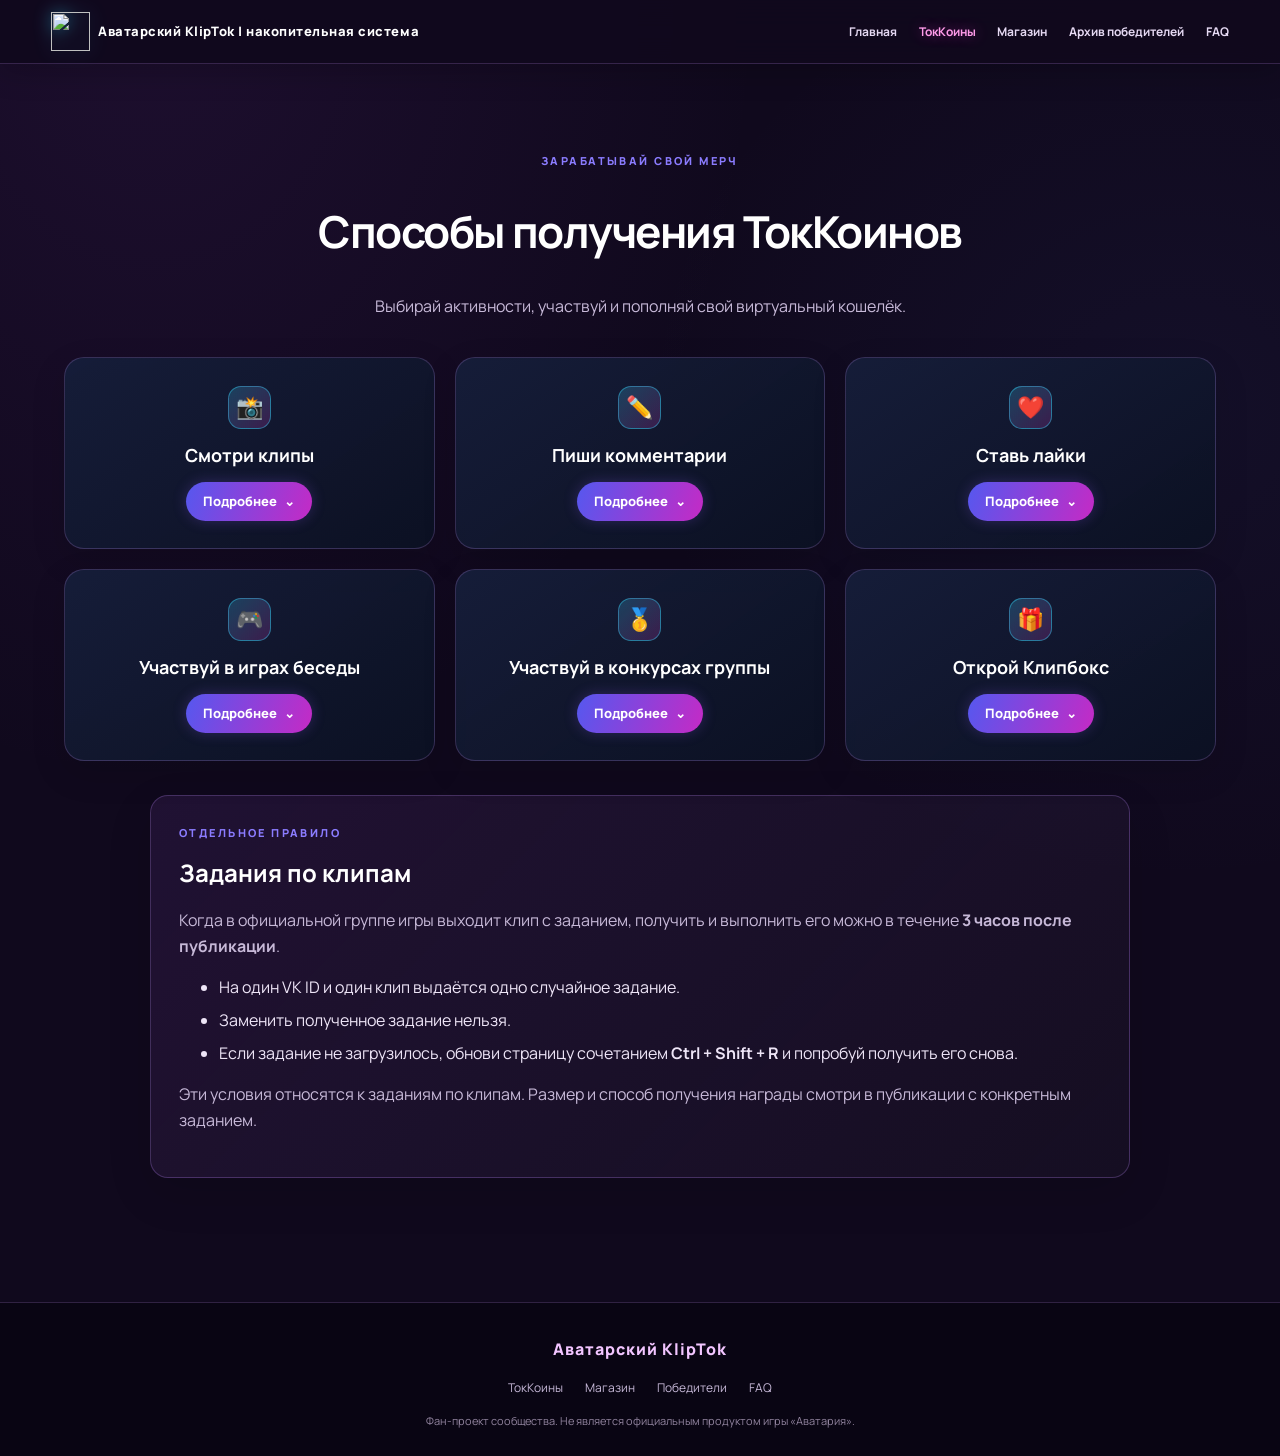
==== commit d48d2dc2: "Add files via upload" ====
--- a/earn.html
+++ b/earn.html
@@ -1,4 +1,5 @@
 <!doctype html>
+<!DOCTYPE html>
 
 <!DOCTYPE html>
 
@@ -7,74 +8,73 @@
 <meta charset="utf-8"/>
 <meta content="width=device-width, initial-scale=1" name="viewport"/>
 <meta content="#170b2d" name="theme-color"/>
-<meta content="&Scy;&pcy;&ocy;&scy;&ocy;&bcy;&ycy; &pcy;&ocy;&lcy;&ucy;&chcy;&iecy;&ncy;&icy;&yacy; &Tcy;&ocy;&kcy;&Kcy;&ocy;&icy;&ncy;&ocy;&vcy; &vcy; &fcy;&acy;&ncy;-&pcy;&rcy;&ocy;&iecy;&kcy;&tcy;&iecy; &Acy;&vcy;&acy;&tcy;&acy;&rcy;&scy;&kcy;&icy;&jcy; KlipTok." name="description"/>
-<title>&Tcy;&ocy;&kcy;&Kcy;&ocy;&icy;&ncy;&ycy; | &Acy;&vcy;&acy;&tcy;&acy;&rcy;&scy;&kcy;&icy;&jcy; KlipTok</title>
+<meta content="Способы получения ТокКоинов в фан-проекте Аватарский KlipTok." name="description"/>
+<title>ТокКоины | Аватарский KlipTok</title>
 <link href="images/favicon.png" rel="icon" type="image/png"/>
 <link href="style.css" rel="stylesheet"/>
 <meta content="website" property="og:type"/>
-<meta content="&Tcy;&ocy;&kcy;&Kcy;&ocy;&icy;&ncy;&ycy; | &Acy;&vcy;&acy;&tcy;&acy;&rcy;&scy;&kcy;&icy;&jcy; KlipTok" property="og:title"/>
-<meta content="&Scy;&pcy;&ocy;&scy;&ocy;&bcy;&ycy; &pcy;&ocy;&lcy;&ucy;&chcy;&iecy;&ncy;&icy;&yacy; &Tcy;&ocy;&kcy;&Kcy;&ocy;&icy;&ncy;&ocy;&vcy; &vcy; &fcy;&acy;&ncy;-&pcy;&rcy;&ocy;&iecy;&kcy;&tcy;&iecy; &Acy;&vcy;&acy;&tcy;&acy;&rcy;&scy;&kcy;&icy;&jcy; KlipTok." property="og:description"/>
+<meta content="ТокКоины | Аватарский KlipTok" property="og:title"/>
+<meta content="Способы получения ТокКоинов в фан-проекте Аватарский KlipTok." property="og:description"/>
 <meta content="ru_RU" property="og:locale"/>
 </head>
 <body>
-<a class="skip-link" href="#mainContent">&Pcy;&iecy;&rcy;&iecy;&jcy;&tcy;&icy; &kcy; &scy;&ocy;&dcy;&iecy;&rcy;&zhcy;&icy;&mcy;&ocy;&mcy;&ucy;</a>
+<a class="skip-link" href="#mainContent">Перейти к содержимому</a>
 <header class="site-header">
-<a aria-label="&Acy;&vcy;&acy;&tcy;&acy;&rcy;&scy;&kcy;&icy;&jcy; KlipTok &mdash; &gcy;&lcy;&acy;&vcy;&ncy;&acy;&yacy;" class="brand" href="index.html">
+<a aria-label="Аватарский KlipTok — главная" class="brand" href="index.html">
 <img alt="" class="brand-coin" src="images/tokcoin.webp"/>
-<span>&Acy;&vcy;&acy;&tcy;&acy;&rcy;&scy;&kcy;&icy;&jcy; KlipTok | &ncy;&acy;&kcy;&ocy;&pcy;&icy;&tcy;&iecy;&lcy;&softcy;&ncy;&acy;&yacy; &scy;&icy;&scy;&tcy;&iecy;&mcy;&acy;</span>
+<span>Аватарский KlipTok | накопительная система</span>
 </a>
 <button aria-controls="siteNavigation" aria-expanded="false" class="menu-toggle" type="button">
 <span aria-hidden="true" class="menu-toggle-lines"></span>
-<span class="menu-toggle-label">&Mcy;&iecy;&ncy;&yucy;</span>
+<span class="menu-toggle-label">Меню</span>
 </button>
-<nav aria-label="&Gcy;&lcy;&acy;&vcy;&ncy;&ocy;&iecy; &mcy;&iecy;&ncy;&yucy;" class="main-nav" id="siteNavigation">
-<a href="index.html">&Gcy;&lcy;&acy;&vcy;&ncy;&acy;&yacy;</a>
-<a aria-current="page" href="earn.html">&Tcy;&ocy;&kcy;&Kcy;&ocy;&icy;&ncy;&ycy;</a>
-<a href="shop.html">&Mcy;&acy;&gcy;&acy;&zcy;&icy;&ncy;</a>
-
-<a href="winners.html">&Acy;&rcy;&khcy;&icy;&vcy; &pcy;&ocy;&bcy;&iecy;&dcy;&icy;&tcy;&iecy;&lcy;&iecy;&jcy;</a>
+<nav aria-label="Главное меню" class="main-nav" id="siteNavigation">
+<a href="index.html">Главная</a>
+<a aria-current="page" href="earn.html">ТокКоины</a>
+<a href="shop.html">Магазин</a>
+<a href="winners.html">Архив победителей</a>
 <a href="faq.html">FAQ</a>
 </nav>
 </header>
 <main id="mainContent">
 <section class="section" id="earn">
 <div class="section-heading">
-<span class="eyebrow">&Zcy;&Acy;&Rcy;&Acy;&Bcy;&Acy;&Tcy;&Ycy;&Vcy;&Acy;&Jcy; &Scy;&Vcy;&Ocy;&Jcy; &Mcy;&IEcy;&Rcy;&CHcy;</span>
-<h1>&Scy;&pcy;&ocy;&scy;&ocy;&bcy;&ycy; &pcy;&ocy;&lcy;&ucy;&chcy;&iecy;&ncy;&icy;&yacy; &Tcy;&ocy;&kcy;&Kcy;&ocy;&icy;&ncy;&ocy;&vcy;</h1>
-<p>&Vcy;&ycy;&bcy;&icy;&rcy;&acy;&jcy; &acy;&kcy;&tcy;&icy;&vcy;&ncy;&ocy;&scy;&tcy;&icy;, &ucy;&chcy;&acy;&scy;&tcy;&vcy;&ucy;&jcy; &icy; &pcy;&ocy;&pcy;&ocy;&lcy;&ncy;&yacy;&jcy; &scy;&vcy;&ocy;&jcy; &vcy;&icy;&rcy;&tcy;&ucy;&acy;&lcy;&softcy;&ncy;&ycy;&jcy; &kcy;&ocy;&shcy;&iecy;&lcy;&iocy;&kcy;.</p>
+<span class="eyebrow">ЗАРАБАТЫВАЙ СВОЙ МЕРЧ</span>
+<h1>Способы получения ТокКоинов</h1>
+<p>Выбирай активности, участвуй и пополняй свой виртуальный кошелёк.</p>
 </div>
 <div class="earn-grid">
 <!-- Просмотр клипов -->
 <details class="glass-card earn-card">
 <summary class="earn-toggle">
 <div class="card-symbol">📸</div>
-<h3>&Scy;&mcy;&ocy;&tcy;&rcy;&icy; &kcy;&lcy;&icy;&pcy;&ycy;</h3>
+<h3>Смотри клипы</h3>
 <span class="jmyak">
-          &Pcy;&ocy;&dcy;&rcy;&ocy;&bcy;&ncy;&iecy;&iecy; <span aria-hidden="true" class="arrow">⌄</span>
+          Подробнее <span aria-hidden="true" class="arrow">⌄</span>
 </span>
 </summary>
 <div class="earn-content">
-<p>&Vcy; &ncy;&acy;&shcy;&icy;&khcy; &vcy;&icy;&dcy;&iecy;&ocy; &mcy;&ocy;&zhcy;&iecy;&tcy; &bcy;&ycy;&tcy;&softcy; &scy;&pcy;&rcy;&yacy;&tcy;&acy;&ncy; &pcy;&rcy;&ocy;&mcy;&ocy;&kcy;&ocy;&dcy;. &Pcy;&ocy;&scy;&lcy;&iecy; &iecy;&gcy;&ocy; &ucy;&scy;&pcy;&iecy;&shcy;&ncy;&ocy;&jcy; &acy;&kcy;&tcy;&icy;&vcy;&acy;&tscy;&icy;&icy; &ncy;&acy; &scy;&chcy;&iocy;&tcy; &ncy;&acy;&chcy;&icy;&scy;&lcy;&yacy;&iecy;&tcy;&scy;&yacy; &ucy;&kcy;&acy;&zcy;&acy;&ncy;&ncy;&ocy;&iecy; &dcy;&lcy;&yacy; &ecy;&tcy;&ocy;&gcy;&ocy; &pcy;&rcy;&ocy;&mcy;&ocy;&kcy;&ocy;&dcy;&acy; &icy;&lcy;&icy; &kcy;&lcy;&icy;&pcy;&acy; &kcy;&ocy;&lcy;&icy;&chcy;&iecy;&scy;&tcy;&vcy;&ocy; &Tcy;&ocy;&kcy;&Kcy;&ocy;&icy;&ncy;&ocy;&vcy;.</p>
-<p class="small-note">&Pcy;&rcy;&ocy;&mcy;&ocy;&kcy;&ocy;&dcy;&ycy; &rcy;&acy;&zcy;&mcy;&iecy;&shchcy;&acy;&yucy;&tcy;&scy;&yacy; &vcy; VK &Kcy;&lcy;&icy;&pcy;&acy;&khcy; &icy; TikTok. &Dcy;&lcy;&yacy; &kcy;&acy;&zhcy;&dcy;&ocy;&gcy;&ocy; &pcy;&rcy;&ocy;&mcy;&ocy;&kcy;&ocy;&dcy;&acy; &zcy;&acy;&rcy;&acy;&ncy;&iecy;&iecy; &ucy;&scy;&tcy;&acy;&ncy;&ocy;&vcy;&lcy;&iecy;&ncy;&ocy; &scy;&vcy;&ocy;&iocy; &kcy;&ocy;&lcy;&icy;&chcy;&iecy;&scy;&tcy;&vcy;&ocy; &Tcy;&ocy;&kcy;&Kcy;&ocy;&icy;&ncy;&ocy;&vcy; &icy; &ocy;&gcy;&rcy;&acy;&ncy;&icy;&chcy;&iecy;&ncy;&ncy;&ocy;&iecy; &chcy;&icy;&scy;&lcy;&ocy; &acy;&kcy;&tcy;&icy;&vcy;&acy;&tscy;&icy;&jcy;.</p>
-
+<p>В наших видео может быть спрятан промокод. После его успешной активации на счёт начисляется указанное для этого промокода или клипа количество ТокКоинов.</p>
+<p class="small-note">Промокоды размещаются в VK Клипах и TikTok. Для каждого промокода заранее установлено своё количество ТокКоинов и ограниченное число активаций.</p>
+<a class="text-link" href="faq.html#promoGuide">Как активировать промокод? →</a>
 </div>
 </details>
 <!-- Комментарии -->
 <details class="glass-card earn-card">
 <summary class="earn-toggle">
 <div class="card-symbol">✏️</div>
-<h3>&Pcy;&icy;&shcy;&icy; &kcy;&ocy;&mcy;&mcy;&iecy;&ncy;&tcy;&acy;&rcy;&icy;&icy;</h3>
+<h3>Пиши комментарии</h3>
 <span class="jmyak">
-          &Pcy;&ocy;&dcy;&rcy;&ocy;&bcy;&ncy;&iecy;&iecy; <span aria-hidden="true" class="arrow">⌄</span>
+          Подробнее <span aria-hidden="true" class="arrow">⌄</span>
 </span>
 </summary>
 <div class="earn-content">
-<p>&Ocy;&scy;&tcy;&acy;&vcy;&softcy; &kcy;&ocy;&mcy;&mcy;&iecy;&ncy;&tcy;&acy;&rcy;&icy;&jcy; &pcy;&ocy;&dcy; &kcy;&lcy;&icy;&pcy;&ocy;&mcy; &vcy; &ocy;&fcy;&icy;&tscy;&icy;&acy;&lcy;&softcy;&ncy;&ocy;&jcy; &gcy;&rcy;&ucy;&pcy;&pcy;&iecy; &icy;&gcy;&rcy;&ycy;. &Vcy; &rcy;&acy;&mcy;&kcy;&acy;&khcy; &ecy;&tcy;&ocy;&jcy; &acy;&kcy;&tcy;&icy;&vcy;&ncy;&ocy;&scy;&tcy;&icy; 15 &scy;&lcy;&ucy;&chcy;&acy;&jcy;&ncy;&ocy; &vcy;&ycy;&bcy;&rcy;&acy;&ncy;&ncy;&ycy;&khcy; &ucy;&chcy;&acy;&scy;&tcy;&ncy;&icy;&kcy;&ocy;&vcy; &scy;&rcy;&iecy;&dcy;&icy; &kcy;&ocy;&mcy;&mcy;&iecy;&ncy;&tcy;&acy;&tcy;&ocy;&rcy;&ocy;&vcy; &pcy;&ocy;&lcy;&ucy;&chcy;&acy;&yucy;&tcy; &pcy;&ocy; 10 &Tcy;&ocy;&kcy;&Kcy;&ocy;&icy;&ncy;&ocy;&vcy;.</p>
+<p>Оставь комментарий под клипом в официальной группе игры. В рамках этой активности 15 случайно выбранных участников среди комментаторов получают по 10 ТокКоинов.</p>
 <p class="small-note">
-          &Kcy;&ocy;&mcy;&mcy;&iecy;&ncy;&tcy;&acy;&rcy;&icy;&jcy; &mcy;&ocy;&zhcy;&iecy;&tcy; &bcy;&ycy;&tcy;&softcy; &tcy;&iecy;&kcy;&scy;&tcy;&ocy;&mcy;, &scy;&tcy;&icy;&kcy;&iecy;&rcy;&ocy;&mcy; &icy;&lcy;&icy; &dcy;&acy;&zhcy;&iecy; &laquo;&acy;&khcy;&acy;&khcy;&acy;&khcy;&acy;&raquo; &mdash; &gcy;&lcy;&acy;&vcy;&ncy;&ocy;&iecy;, &scy;&ocy;&bcy;&lcy;&yucy;&dcy;&acy;&tcy;&softcy; &pcy;&rcy;&acy;&vcy;&icy;&lcy;&acy; &scy;&ocy;&tscy;&icy;&acy;&lcy;&softcy;&ncy;&ocy;&jcy; &scy;&iecy;&tcy;&icy; &icy; &ocy;&fcy;&icy;&tscy;&icy;&acy;&lcy;&softcy;&ncy;&ocy;&jcy; &gcy;&rcy;&ucy;&pcy;&pcy;&ycy;.
+          Комментарий может быть текстом, стикером или даже «ахахаха» — главное, соблюдать правила социальной сети и официальной группы.
         </p>
 <a class="text-link" href="winners.html">
-          &Scy;&pcy;&icy;&scy;&ocy;&kcy; &scy;&chcy;&acy;&scy;&tcy;&lcy;&icy;&vcy;&chcy;&icy;&kcy;&ocy;&vcy; <span>⛓️&zwj;💥</span>
+          Список счастливчиков <span>⛓️‍💥</span>
 </a>
 </div>
 </details>
@@ -82,15 +82,15 @@
 <details class="glass-card earn-card">
 <summary class="earn-toggle">
 <div class="card-symbol">❤️</div>
-<h3>&Scy;&tcy;&acy;&vcy;&softcy; &lcy;&acy;&jcy;&kcy;&icy;</h3>
+<h3>Ставь лайки</h3>
 <span class="jmyak">
-          &Pcy;&ocy;&dcy;&rcy;&ocy;&bcy;&ncy;&iecy;&iecy; <span aria-hidden="true" class="arrow">⌄</span>
+          Подробнее <span aria-hidden="true" class="arrow">⌄</span>
 </span>
 </summary>
 <div class="earn-content">
-<p>&Pcy;&ocy;&scy;&tcy;&acy;&vcy;&softcy; &lcy;&acy;&jcy;&kcy; &ncy;&acy; &kcy;&lcy;&icy;&pcy; &vcy; &ocy;&fcy;&icy;&tscy;&icy;&acy;&lcy;&softcy;&ncy;&ocy;&jcy; &gcy;&rcy;&ucy;&pcy;&pcy;&iecy; &icy;&gcy;&rcy;&ycy;. &Vcy; &rcy;&acy;&mcy;&kcy;&acy;&khcy; &ecy;&tcy;&ocy;&jcy; &acy;&kcy;&tcy;&icy;&vcy;&ncy;&ocy;&scy;&tcy;&icy; 15 &scy;&lcy;&ucy;&chcy;&acy;&jcy;&ncy;&ocy; &vcy;&ycy;&bcy;&rcy;&acy;&ncy;&ncy;&ycy;&khcy; &ucy;&chcy;&acy;&scy;&tcy;&ncy;&icy;&kcy;&ocy;&vcy; &scy;&rcy;&iecy;&dcy;&icy; &pcy;&ocy;&scy;&tcy;&acy;&vcy;&icy;&vcy;&shcy;&icy;&khcy; &lcy;&acy;&jcy;&kcy; &pcy;&ocy;&lcy;&ucy;&chcy;&acy;&yucy;&tcy; &pcy;&ocy; 5 &Tcy;&ocy;&kcy;&Kcy;&ocy;&icy;&ncy;&ocy;&vcy;.</p>
+<p>Поставь лайк на клип в официальной группе игры. В рамках этой активности 15 случайно выбранных участников среди поставивших лайк получают по 5 ТокКоинов.</p>
 <a class="text-link" href="winners.html">
-          &Scy;&pcy;&icy;&scy;&ocy;&kcy; &scy;&chcy;&acy;&scy;&tcy;&lcy;&icy;&vcy;&chcy;&icy;&kcy;&ocy;&vcy; <span>⛓️&zwj;💥</span>
+          Список счастливчиков <span>⛓️‍💥</span>
 </a>
 </div>
 </details>
@@ -98,15 +98,15 @@
 <details class="glass-card earn-card">
 <summary class="earn-toggle">
 <div class="card-symbol">🎮</div>
-<h3>&Ucy;&chcy;&acy;&scy;&tcy;&vcy;&ucy;&jcy; &vcy; &icy;&gcy;&rcy;&acy;&khcy; &bcy;&iecy;&scy;&iecy;&dcy;&ycy;</h3>
+<h3>Участвуй в играх беседы</h3>
 <span class="jmyak">
-          &Pcy;&ocy;&dcy;&rcy;&ocy;&bcy;&ncy;&iecy;&iecy; <span aria-hidden="true" class="arrow">⌄</span>
+          Подробнее <span aria-hidden="true" class="arrow">⌄</span>
 </span>
 </summary>
 <div class="earn-content">
-<p>&Ucy;&chcy;&acy;&scy;&tcy;&vcy;&ucy;&jcy; &vcy; &icy;&gcy;&rcy;&acy;&khcy; &icy; &kcy;&ocy;&ncy;&kcy;&ucy;&rcy;&scy;&acy;&khcy; &ocy;&fcy;&icy;&tscy;&icy;&acy;&lcy;&softcy;&ncy;&ocy;&jcy; &bcy;&iecy;&scy;&iecy;&dcy;&ycy;, &zcy;&acy;&ncy;&icy;&mcy;&acy;&jcy; &pcy;&rcy;&icy;&zcy;&ocy;&vcy;&ycy;&iecy; &mcy;&iecy;&scy;&tcy;&acy; &icy; &pcy;&ocy;&lcy;&ucy;&chcy;&acy;&jcy; &ocy;&tcy; 10 &dcy;&ocy; 50 &Tcy;&ocy;&kcy;&Kcy;&ocy;&icy;&ncy;&ocy;&vcy;. &Tcy;&ocy;&chcy;&ncy;&ycy;&jcy; &rcy;&acy;&zcy;&mcy;&iecy;&rcy; &ncy;&acy;&gcy;&rcy;&acy;&dcy;&ycy; &zcy;&acy;&vcy;&icy;&scy;&icy;&tcy; &ocy;&tcy; &ucy;&scy;&lcy;&ocy;&vcy;&icy;&jcy; &kcy;&ocy;&ncy;&kcy;&rcy;&iecy;&tcy;&ncy;&ocy;&jcy; &acy;&kcy;&tcy;&icy;&vcy;&ncy;&ocy;&scy;&tcy;&icy;.</p>
+<p>Участвуй в играх и конкурсах официальной беседы, занимай призовые места и получай от 10 до 50 ТокКоинов. Точный размер награды зависит от условий конкретной активности.</p>
 <a class="text-link" href="https://vk.me/join/n67pTuGUqWYIPR5wL492ydrulnUegbX33AM=" rel="noopener noreferrer" target="_blank">
-          &Pcy;&iecy;&rcy;&iecy;&jcy;&tcy;&icy; &vcy; &bcy;&iecy;&scy;&iecy;&dcy;&ucy; <span>⛓️&zwj;💥</span>
+          Перейти в беседу <span>⛓️‍💥</span>
 </a>
 </div>
 </details>
@@ -114,15 +114,15 @@
 <details class="glass-card earn-card">
 <summary class="earn-toggle">
 <div class="card-symbol">🥇</div>
-<h3>&Ucy;&chcy;&acy;&scy;&tcy;&vcy;&ucy;&jcy; &vcy; &kcy;&ocy;&ncy;&kcy;&ucy;&rcy;&scy;&acy;&khcy; &gcy;&rcy;&ucy;&pcy;&pcy;&ycy;</h3>
+<h3>Участвуй в конкурсах группы</h3>
 <span class="jmyak">
-          &Pcy;&ocy;&dcy;&rcy;&ocy;&bcy;&ncy;&iecy;&iecy; <span aria-hidden="true" class="arrow">⌄</span>
+          Подробнее <span aria-hidden="true" class="arrow">⌄</span>
 </span>
 </summary>
 <div class="earn-content">
-<p>&Ucy;&chcy;&acy;&scy;&tcy;&vcy;&ucy;&jcy; &vcy; &kcy;&ocy;&ncy;&kcy;&ucy;&rcy;&scy;&acy;&khcy; &ocy;&fcy;&icy;&tscy;&icy;&acy;&lcy;&softcy;&ncy;&ocy;&jcy; &gcy;&rcy;&ucy;&pcy;&pcy;&ycy; &pcy;&rcy;&ocy;&iecy;&kcy;&tcy;&acy; &icy; &pcy;&ocy;&lcy;&ucy;&chcy;&acy;&jcy; &Tcy;&ocy;&kcy;&Kcy;&ocy;&icy;&ncy;&ycy; &zcy;&acy; &pcy;&ocy;&bcy;&iecy;&dcy;&ucy;. &Rcy;&acy;&zcy;&mcy;&iecy;&rcy; &icy; &pcy;&ocy;&rcy;&yacy;&dcy;&ocy;&kcy; &vcy;&ycy;&dcy;&acy;&chcy;&icy; &ncy;&acy;&gcy;&rcy;&acy;&dcy;&ycy; &ucy;&kcy;&acy;&zcy;&ycy;&vcy;&acy;&yucy;&tcy;&scy;&yacy; &vcy; &pcy;&rcy;&acy;&vcy;&icy;&lcy;&acy;&khcy; &kcy;&acy;&zhcy;&dcy;&ocy;&gcy;&ocy; &kcy;&ocy;&ncy;&kcy;&ucy;&rcy;&scy;&acy;.</p>
+<p>Участвуй в конкурсах официальной группы проекта и получай ТокКоины за победу. Размер и порядок выдачи награды указываются в правилах каждого конкурса.</p>
 <a class="text-link" href="https://vk.ru/avatariagame_kt" rel="noopener noreferrer" target="_blank">
-          &Pcy;&iecy;&rcy;&iecy;&jcy;&tcy;&icy; &vcy; &gcy;&rcy;&ucy;&pcy;&pcy;&ucy; <span>⛓️&zwj;💥</span>
+          Перейти в группу <span>⛓️‍💥</span>
 </a>
 </div>
 </details>
@@ -130,40 +130,40 @@
 <details class="glass-card earn-card">
 <summary class="earn-toggle">
 <div class="card-symbol">🎁</div>
-<h3>&Ocy;&tcy;&kcy;&rcy;&ocy;&jcy; &Kcy;&lcy;&icy;&pcy;&bcy;&ocy;&kcy;&scy;</h3>
+<h3>Открой Клипбокс</h3>
 <span class="jmyak">
-      &Pcy;&ocy;&dcy;&rcy;&ocy;&bcy;&ncy;&iecy;&iecy; <span aria-hidden="true" class="arrow">⌄</span>
+      Подробнее <span aria-hidden="true" class="arrow">⌄</span>
 </span>
 </summary>
 <div class="earn-content">
-<p>&Vcy; &rcy;&acy;&mcy;&kcy;&acy;&khcy; &ocy;&dcy;&ncy;&ocy;&jcy; &kcy;&ocy;&ncy;&kcy;&rcy;&iecy;&tcy;&ncy;&ocy;&jcy; &acy;&kcy;&tscy;&icy;&icy; &pcy;&rcy;&iecy;&dcy;&ucy;&scy;&mcy;&ocy;&tcy;&rcy;&iecy;&ncy;&acy; &ocy;&dcy;&ncy;&acy; &pcy;&ocy;&pcy;&ycy;&tcy;&kcy;&acy;. &Ncy;&acy;&pcy;&ocy;&lcy;&ncy;&iecy;&ncy;&icy;&iecy; &Kcy;&lcy;&icy;&pcy;&bcy;&ocy;&kcy;&scy;&acy; &mcy;&ocy;&zhcy;&iecy;&tcy; &mcy;&iecy;&ncy;&yacy;&tcy;&softcy;&scy;&yacy; &ocy;&tcy; &acy;&kcy;&tscy;&icy;&icy; &kcy; &acy;&kcy;&tscy;&icy;&icy;, &ncy;&acy;&pcy;&rcy;&icy;&mcy;&iecy;&rcy; &vcy; &zcy;&acy;&vcy;&icy;&scy;&icy;&mcy;&ocy;&scy;&tcy;&icy; &ocy;&tcy; &scy;&iecy;&zcy;&ocy;&ncy;&acy;. &Pcy;&iecy;&rcy;&iecy;&dcy; &ocy;&tcy;&kcy;&rcy;&ycy;&tcy;&icy;&iecy;&mcy; &vcy;&ncy;&icy;&mcy;&acy;&tcy;&iecy;&lcy;&softcy;&ncy;&ocy; &ocy;&zcy;&ncy;&acy;&kcy;&ocy;&mcy;&softcy;&scy;&yacy; &scy; &ucy;&scy;&lcy;&ocy;&vcy;&icy;&yacy;&mcy;&icy; &tcy;&iecy;&kcy;&ucy;&shchcy;&iecy;&jcy; &acy;&kcy;&tscy;&icy;&icy;. &Pcy;&rcy;&icy;&zcy; &gcy;&acy;&rcy;&acy;&ncy;&tcy;&icy;&rcy;&ocy;&vcy;&acy;&ncy;.</p>
+<p>В рамках одной конкретной акции предусмотрена одна попытка. Наполнение Клипбокса может меняться от акции к акции, например в зависимости от сезона. Перед открытием внимательно ознакомься с условиями текущей акции. Приз гарантирован.</p>
 <a class="text-link" href="wheel.html">
-      &Ocy;&tcy;&kcy;&rcy;&ycy;&tcy;&softcy; &Kcy;&lcy;&icy;&pcy;&bcy;&ocy;&kcy;&scy; <span>⛓️&zwj;💥</span>
+      Открыть Клипбокс <span>⛓️‍💥</span>
 </a>
 </div>
 </details>
 </div>
 <div class="info-panel earn-rules-panel">
-<span class="eyebrow">&Ocy;&Tcy;&Dcy;&IEcy;&Lcy;&SOFTcy;&Ncy;&Ocy;&IEcy; &Pcy;&Rcy;&Acy;&Vcy;&Icy;&Lcy;&Ocy;</span>
-<h2>&Zcy;&acy;&dcy;&acy;&ncy;&icy;&yacy; &pcy;&ocy; &kcy;&lcy;&icy;&pcy;&acy;&mcy;</h2>
-<p>&Kcy;&ocy;&gcy;&dcy;&acy; &vcy; &ocy;&fcy;&icy;&tscy;&icy;&acy;&lcy;&softcy;&ncy;&ocy;&jcy; &gcy;&rcy;&ucy;&pcy;&pcy;&iecy; &icy;&gcy;&rcy;&ycy; &vcy;&ycy;&khcy;&ocy;&dcy;&icy;&tcy; &kcy;&lcy;&icy;&pcy; &scy; &zcy;&acy;&dcy;&acy;&ncy;&icy;&iecy;&mcy;, &pcy;&ocy;&lcy;&ucy;&chcy;&icy;&tcy;&softcy; &icy; &vcy;&ycy;&pcy;&ocy;&lcy;&ncy;&icy;&tcy;&softcy; &iecy;&gcy;&ocy; &mcy;&ocy;&zhcy;&ncy;&ocy; &vcy; &tcy;&iecy;&chcy;&iecy;&ncy;&icy;&iecy; <strong>3 &chcy;&acy;&scy;&ocy;&vcy; &pcy;&ocy;&scy;&lcy;&iecy; &pcy;&ucy;&bcy;&lcy;&icy;&kcy;&acy;&tscy;&icy;&icy;</strong>.</p>
+<span class="eyebrow">ОТДЕЛЬНОЕ ПРАВИЛО</span>
+<h2>Задания по клипам</h2>
+<p>Когда в официальной группе игры выходит клип с заданием, получить и выполнить его можно в течение <strong>3 часов после публикации</strong>.</p>
 <ul>
-<li>&Ncy;&acy; &ocy;&dcy;&icy;&ncy; VK ID &icy; &ocy;&dcy;&icy;&ncy; &kcy;&lcy;&icy;&pcy; &vcy;&ycy;&dcy;&acy;&iocy;&tcy;&scy;&yacy; &ocy;&dcy;&ncy;&ocy; &scy;&lcy;&ucy;&chcy;&acy;&jcy;&ncy;&ocy;&iecy; &zcy;&acy;&dcy;&acy;&ncy;&icy;&iecy;.</li>
-<li>&Zcy;&acy;&mcy;&iecy;&ncy;&icy;&tcy;&softcy; &pcy;&ocy;&lcy;&ucy;&chcy;&iecy;&ncy;&ncy;&ocy;&iecy; &zcy;&acy;&dcy;&acy;&ncy;&icy;&iecy; &ncy;&iecy;&lcy;&softcy;&zcy;&yacy;.</li>
-<li>&IEcy;&scy;&lcy;&icy; &zcy;&acy;&dcy;&acy;&ncy;&icy;&iecy; &ncy;&iecy; &zcy;&acy;&gcy;&rcy;&ucy;&zcy;&icy;&lcy;&ocy;&scy;&softcy;, &ocy;&bcy;&ncy;&ocy;&vcy;&icy; &scy;&tcy;&rcy;&acy;&ncy;&icy;&tscy;&ucy; &scy;&ocy;&chcy;&iecy;&tcy;&acy;&ncy;&icy;&iecy;&mcy; <strong>Ctrl + Shift + R</strong> &icy; &pcy;&ocy;&pcy;&rcy;&ocy;&bcy;&ucy;&jcy; &pcy;&ocy;&lcy;&ucy;&chcy;&icy;&tcy;&softcy; &iecy;&gcy;&ocy; &scy;&ncy;&ocy;&vcy;&acy;.</li>
+<li>На один VK ID и один клип выдаётся одно случайное задание.</li>
+<li>Заменить полученное задание нельзя.</li>
+<li>Если задание не загрузилось, обнови страницу сочетанием <strong>Ctrl + Shift + R</strong> и попробуй получить его снова.</li>
 </ul>
-<p class="small-note">&Ecy;&tcy;&icy; &ucy;&scy;&lcy;&ocy;&vcy;&icy;&yacy; &ocy;&tcy;&ncy;&ocy;&scy;&yacy;&tcy;&scy;&yacy; &kcy; &zcy;&acy;&dcy;&acy;&ncy;&icy;&yacy;&mcy; &pcy;&ocy; &kcy;&lcy;&icy;&pcy;&acy;&mcy;. &Rcy;&acy;&zcy;&mcy;&iecy;&rcy; &icy; &scy;&pcy;&ocy;&scy;&ocy;&bcy; &pcy;&ocy;&lcy;&ucy;&chcy;&iecy;&ncy;&icy;&yacy; &ncy;&acy;&gcy;&rcy;&acy;&dcy;&ycy; &scy;&mcy;&ocy;&tcy;&rcy;&icy; &vcy; &pcy;&ucy;&bcy;&lcy;&icy;&kcy;&acy;&tscy;&icy;&icy; &scy; &kcy;&ocy;&ncy;&kcy;&rcy;&iecy;&tcy;&ncy;&ycy;&mcy; &zcy;&acy;&dcy;&acy;&ncy;&icy;&iecy;&mcy;.</p>
+<p class="small-note">Эти условия относятся к заданиям по клипам. Размер и способ получения награды смотри в публикации с конкретным заданием.</p>
 </div>
 </section>
 </main>
 <script defer="" src="script.js"></script>
 <footer class="site-footer">
 <div class="footer-inner">
-<a class="footer-brand" href="index.html">&Acy;&vcy;&acy;&tcy;&acy;&rcy;&scy;&kcy;&icy;&jcy; KlipTok</a>
-<nav aria-label="&Scy;&scy;&ycy;&lcy;&kcy;&icy; &vcy; &pcy;&ocy;&dcy;&vcy;&acy;&lcy;&iecy;">
-<a href="earn.html">&Tcy;&ocy;&kcy;&Kcy;&ocy;&icy;&ncy;&ycy;</a><a href="shop.html">&Mcy;&acy;&gcy;&acy;&zcy;&icy;&ncy;</a><a href="winners.html">&Pcy;&ocy;&bcy;&iecy;&dcy;&icy;&tcy;&iecy;&lcy;&icy;</a><a href="faq.html">FAQ</a>
+<a class="footer-brand" href="index.html">Аватарский KlipTok</a>
+<nav aria-label="Ссылки в подвале">
+<a href="earn.html">ТокКоины</a><a href="shop.html">Магазин</a><a href="winners.html">Победители</a><a href="faq.html">FAQ</a>
 </nav>
-<p>&Fcy;&acy;&ncy;-&pcy;&rcy;&ocy;&iecy;&kcy;&tcy; &scy;&ocy;&ocy;&bcy;&shchcy;&iecy;&scy;&tcy;&vcy;&acy;. &Ncy;&iecy; &yacy;&vcy;&lcy;&yacy;&iecy;&tcy;&scy;&yacy; &ocy;&fcy;&icy;&tscy;&icy;&acy;&lcy;&softcy;&ncy;&ycy;&mcy; &pcy;&rcy;&ocy;&dcy;&ucy;&kcy;&tcy;&ocy;&mcy; &icy;&gcy;&rcy;&ycy; &laquo;&Acy;&vcy;&acy;&tcy;&acy;&rcy;&icy;&yacy;&raquo;.</p>
+<p>Фан-проект сообщества. Не является официальным продуктом игры «Аватария».</p>
 </div>
 </footer>
 </body>
--- a/style.css
+++ b/style.css
@@ -1,249 +1,1474 @@
+
+@import url('https://fonts.googleapis.com/css2?family=Manrope:wght@400;500;600;700;800&display=swap');
+
+:root {
+  --bg: #10091d;
+  --panel: #1d1030;
+  --panel2: #28143e;
+  --text: #fff;
+  --muted: #c7b9d8;
+  --pink: #ff4fd8;
+  --violet: #a855f7;
+  --blue: #54b8ff;
+  --line: rgba(205,151,255,.23);
+  --glow: 0 0 26px rgba(185,75,255,.22);
+}
+
+* {
+  box-sizing: border-box;
+}
+
+html {
+  scroll-behavior: smooth;
+  scroll-padding-top: 100px;
+}
+
+body {
+  margin: 0;
+  background: var(--bg);
+  color: var(--text);
+  font-family: Manrope, Arial, sans-serif;
+  line-height: 1.6;
+}
+
+a {
+  color: inherit;
+}
+
+.site-header {
+  position: sticky;
+  top: 0;
+  z-index: 20;
+  display: flex;
+  align-items: center;
+  justify-content: space-between;
+  gap: 22px;
+  padding: 12px clamp(18px,4vw,64px);
+  background: rgba(16,9,29,.91);
+  backdrop-filter: blur(18px);
+  border-bottom: 1px solid var(--line);
+}
+
+.brand {
+  display: flex;
+  align-items: center;
+  gap: 8px;
+  text-decoration: none;
+  font-size: 13px;
+  font-weight: 800;
+  letter-spacing: .12em;
+  white-space: nowrap;
+}
+
+.brand-coin {
+  width: 39px;
+  height: 39px;
+  object-fit: contain;
+}
+
+.main-nav {
+  display: flex;
+  align-items: center;
+  gap: clamp(10px,1.7vw,25px);
+  overflow-x: auto;
+  scrollbar-width: thin;
+}
+
+.main-nav a {
+  text-decoration: none;
+  color: #e6d9f3;
+  font-size: 12px;
+  font-weight: 700;
+  white-space: nowrap;
+  transition: .2s;
+}
+
+.main-nav a:hover,
+.text-link:hover {
+  color: #ff8de8;
+}
+
+.main-nav a:hover {
+  text-shadow: 0 0 12px rgba(255,79,216,.65);
+}
+
+.hero {
+  min-height: 570px;
+  position: relative;
+  display: grid;
+  place-items: center;
+  text-align: center;
+  padding: 90px 22px;
+  background: url('images/hero.jpg') center 42%/cover no-repeat;
+  isolation: isolate;
+}
+
+.hero-shade {
+  position: absolute;
+  inset: 0;
+  background:
+    linear-gradient(90deg,rgba(13,5,27,.46),rgba(13,5,27,.2),rgba(13,5,27,.5)),
+    linear-gradient(0deg,rgba(16,9,29,.85),transparent 45%,rgba(16,9,29,.12));
+  z-index: -1;
+}
+
+.hero-content {
+  max-width: 900px;
+  padding: 35px 30px;
+  border-radius: 28px;
+  background: rgba(20,8,38,.28);
+  backdrop-filter: blur(3px);
+  text-shadow: 0 3px 18px #1a0730;
+}
+
+.eyebrow {
+  display: block;
+  color: #f69be9;
+  font-size: 11px;
+  font-weight: 800;
+  letter-spacing: .22em;
+  margin-bottom: 12px;
+}
+
+.hero h1 {
+  font-size: clamp(34px,6vw,66px);
+  line-height: 1.08;
+  margin: 0 auto 20px;
+  font-weight: 800;
+  text-shadow: 0 0 12px #a832f7,0 0 34px rgba(255,58,215,.7);
+}
+
+.hero h1 span {
+  color: #ff7ce5;
+}
+
+.hero p {
+  max-width: 690px;
+  margin: 0 auto 28px;
+  color: #fff;
+  font-size: clamp(15px,2vw,18px);
+}
+
+.primary-btn {
+  display: inline-flex;
+  gap: 18px;
+  align-items: center;
+  padding: 13px 23px;
+  border-radius: 999px;
+  background: linear-gradient(100deg,#8c35e8,#e33fc7);
+  box-shadow: 0 0 25px rgba(205,63,255,.48);
+  font-weight: 800;
+  text-decoration: none;
+  transition: .2s;
+}
+
+.primary-btn:hover {
+  transform: translateY(-2px);
+  box-shadow: 0 0 34px rgba(205,63,255,.7);
+}
+
+/* Место для изображения на главной */
+
+.hero-image-section {
+  display: flex;
+  justify-content: center;
+  padding: 30px 18px 55px;
+}
+
+.hero-image-placeholder {
+  width: 65%;
+  max-width: 405px;
+  aspect-ratio: 3 / 1;
+  display: flex;
+  align-items: center;
+  justify-content: center;
+  border: 1px dashed rgba(225,181,255,.45);
+  border-radius: 12px;
+  background: rgba(255,255,255,.035);
+  color: #9f8cad;
+  font-size: 12px;
+}
+
+/* Общие секции */
+
+.section {
+  padding: 88px clamp(18px,5vw,76px);
+  max-width: 1500px;
+  margin: auto;
+}
+
+.section-alt {
+  max-width: none;
+  background: radial-gradient(ellipse at 50% 0,rgba(112,44,161,.18),transparent 60%),#160c25;
+}
+
+.section-heading {
+  text-align: center;
+  margin: 0 auto 38px;
+  max-width: 760px;
+}
+
+.section-heading h2 {
+  font-size: clamp(27px,4vw,42px);
+  line-height: 1.2;
+  margin: 0 0 12px;
+}
+
+.section-heading p {
+  color: var(--muted);
+  margin: 0;
+}
+
+/* Карточки */
+
+.earn-grid {
+  display: grid;
+  grid-template-columns: repeat(3,minmax(0,1fr));
+  gap: 18px;
+}
+
+.glass-card {
+  background: linear-gradient(145deg,rgba(67,34,94,.64),rgba(30,15,47,.88));
+  border: 1px solid rgba(204,118,255,.32);
+  border-radius: 20px;
+  box-shadow: var(--glow);
+  padding: 25px;
+  transition: .2s;
+}
+
+.glass-card:hover {
+  transform: translateY(-4px);
+  border-color: rgba(255,95,222,.65);
+}
+
+.earn-card h3 {
+  font-size: 18px;
+  margin: 13px 0 10px;
+}
+
+.earn-card p {
+  font-size: 13px;
+  color: #eee5f7;
+  margin: 0 0 12px;
+}
+
+.earn-card .small-note {
+  font-size: 12px;
+  color: #bdaaca;
+}
+
+.card-symbol {
+  display: grid;
+  place-items: center;
+  width: 43px;
+  height: 43px;
+  border-radius: 13px;
+  background: linear-gradient(135deg,rgba(168,85,247,.38),rgba(255,79,216,.2));
+  border: 1px solid rgba(255,124,229,.5);
+  font-size: 22px;
+  color: #ffb5ef;
+}
+
+.text-link {
+  display: inline-block;
+  margin-top: 10px;
+  color: #ff9be9;
+  font-size: 12px;
+  font-weight: 800;
+  text-decoration: none;
+}
+
+.text-link span {
+  margin-left: 5px;
+}
+
+/* Магазин */
+
+.catalog-tools {
+  display: flex;
+  gap: 14px;
+  justify-content: space-between;
+  align-items: center;
+  margin-bottom: 22px;
+}
+
+.search-wrap,
+.sort-wrap {
+  display: flex;
+  align-items: center;
+  gap: 10px;
+  background: #251437;
+  border: 1px solid var(--line);
+  border-radius: 13px;
+  padding: 0 14px;
+  min-height: 48px;
+}
+
+.search-wrap {
+  flex: 1;
+  max-width: 480px;
+}
+
+.search-wrap span {
+  font-size: 23px;
+  color: #e68cfa;
+}
+
+.search-wrap input,
+.sort-wrap select {
+  background: transparent;
+  border: 0;
+  outline: 0;
+  color: #fff;
+  font: inherit;
+}
+
+.search-wrap input {
+  width: 100%;
+  font-size: 13px;
+}
+
+.search-wrap input::placeholder {
+  color: #ad9bbd;
+}
+
+.sort-wrap span {
+  font-size: 12px;
+  color: var(--muted);
+  white-space: nowrap;
+}
+
+.sort-wrap select {
+  font-size: 12px;
+  cursor: pointer;
+}
+
+.sort-wrap option {
+  background: #251437;
+}
+
+.product-grid {
+  display: grid;
+  grid-template-columns: repeat(4,minmax(0,1fr));
+  gap: 17px;
+}
+
+.product-card {
+  padding: 13px;
+  border: 1px solid rgba(197,133,245,.26);
+  border-radius: 17px;
+  background: linear-gradient(150deg,rgba(54,29,76,.8),rgba(26,14,40,.95));
+  box-shadow: var(--glow);
+}
+
+/* Квадратные изображения товаров */
+
+.product-image {
+  position: relative;
+  display: grid;
+  place-items: center;
+  width: 100%;
+  height: auto;
+  aspect-ratio: 1 / 1;
+  min-height: 0;
+  overflow: hidden;
+  border: 1px dashed rgba(225,181,255,.45);
+  border-radius: 12px;
+  background: rgba(255,255,255,.035);
+  color: #9f8cad;
+  font-size: 12px;
+  margin-bottom: 13px;
+}
+
+.product-image:empty::after {
+  content: "Место для фотографии";
+}
+
+.product-image img {
+  display: block;
+  width: 100%;
+  height: 100%;
+  object-fit: contain;
+}
+
+.product-card h3 {
+  font-size: 14px;
+  line-height: 1.4;
+  min-height: 40px;
+  margin: 0 0 10px;
+}
+
+.product-price {
+  display: flex;
+  align-items: center;
+  gap: 7px;
+  color: #ffb0ec;
+  font-weight: 800;
+  font-size: 15px;
+}
+
+.product-price img {
+  width: 25px;
+  height: 25px;
+  object-fit: contain;
+}
+
+.empty-state {
+  text-align: center;
+  color: var(--muted);
+  padding: 30px;
+}
+
+/* Архив победителей */
+
+.archive-wrap {
+  display: grid;
+  grid-template-columns: 1fr;
+  gap: 12px;
+  max-width: 900px;
+  margin: auto;
+}
+
+.archive-month,
+.clip-entry,
+.winner-columns details,
+.faq-item {
+  border: 1px solid var(--line);
+  border-radius: 15px;
+  background: linear-gradient(120deg,rgba(55,29,78,.85),rgba(28,15,43,.92));
+  overflow: hidden;
+}
+
+.archive-month > summary,
+.clip-entry > summary,
+.winner-columns summary,
+.faq-item > summary {
+  list-style: none;
+  cursor: pointer;
+  font-weight: 800;
+}
+
+.archive-month > summary::-webkit-details-marker,
+.clip-entry > summary::-webkit-details-marker,
+.winner-columns summary::-webkit-details-marker,
+.faq-item > summary::-webkit-details-marker {
+  display: none;
+}
+
+.archive-month > summary {
+  padding: 18px 21px;
+  font-size: 17px;
+}
+
+.summary-hint {
+  float: right;
+  color: #bd9bda;
+  font-size: 11px;
+  font-weight: 600;
+}
+
+.clip-list {
+  padding: 0 14px 14px;
+}
+
+.clip-entry {
+  background: rgba(13,7,24,.42);
+  margin-top: 10px;
+}
+
+.clip-entry > summary {
+  padding: 15px 17px;
+  color: #f3d5ff;
+}
+
+.winner-columns {
+  display: grid;
+  grid-template-columns: 1fr 1fr;
+  gap: 10px;
+  padding: 0 12px 12px;
+}
+
+.winner-columns details {
+  background: rgba(116,57,154,.17);
+  padding: 12px;
+}
+
+.winner-columns summary {
+  font-size: 12px;
+}
+
+.muted,
+.archive-note {
+  color: var(--muted);
+  font-size: 12px;
+}
+
+.archive-note {
+  padding: 0 18px 12px;
+}
+
+.external-discussion {
+  display: block;
+  text-align: center;
+  margin: 22px auto 0;
+  color: #f59be7;
+  font-size: 13px;
+  font-weight: 800;
+  text-decoration: none;
+}
+
+/* Инструкция по промокодам */
+
+.steps {
+  max-width: 900px;
+  margin: auto;
+  display: grid;
+  gap: 17px;
+}
+
+.step-card {
+  display: grid;
+  grid-template-columns: 58px 1fr;
+  gap: 18px;
+  padding: 22px;
+  border: 1px solid var(--line);
+  border-radius: 18px;
+  background: linear-gradient(120deg,rgba(57,29,82,.78),rgba(27,14,43,.9));
+}
+
+.step-number {
+  font-size: 24px;
+  font-weight: 800;
+  color: #f68ce6;
+  text-shadow: 0 0 16px #d13be9;
+}
+
+.step-body h3 {
+  margin: 0 0 5px;
+  font-size: 17px;
+}
+
+.step-body p {
+  margin: 0 0 14px;
+  color: #d5c6e2;
+  font-size: 13px;
+}
+
+.photo-placeholder {
+  height: 155px;
+  max-width: 460px;
+  border: 1px dashed rgba(225,181,255,.45);
+  border-radius: 12px;
+  background: rgba(255,255,255,.035);
+  display: grid;
+  place-items: center;
+  color: #9f8cad;
+  font-size: 12px;
+}
+
+.step-visual {
+  width: 100%;
+  max-width: 280px;
+  margin: 16px auto 0;
+  border-radius: 12px;
+  overflow: hidden;
+}
+
+.step-visual img {
+  display: block;
+  width: 100%;
+  max-height: 180px;
+  object-fit: contain;
+  border-radius: 12px;
+}
+
+
+/* FAQ */
+
+.faq-list {
+  max-width: 900px;
+  margin: auto;
+  display: grid;
+  gap: 11px;
+}
+
+.faq-item > summary {
+  padding: 18px 21px;
+  position: relative;
+  padding-right: 50px;
+}
+
+.faq-item > summary:after {
+  content: '＋';
+  position: absolute;
+  right: 20px;
+  color: #f28ce7;
+  font-size: 20px;
+  top: 12px;
+}
+
+.faq-item[open] > summary:after {
+  content: '−';
+}
+
+.faq-answer {
+  padding: 0 21px 18px;
+  color: #d8cce4;
+  font-size: 13px;
+}
+
+.faq-answer ol {
+  padding-left: 20px;
+  margin: 0;
+}
+
+.faq-answer li {
+  padding: 3px 0;
+}
+
+.faq-answer p {
+  margin: 0;
+}
+
+.faq-answer a {
+  color: #f59be7;
+}
+
+/* Подвал */
+
+.footer {
+  padding: 35px 20px;
+  text-align: center;
+  border-top: 1px solid var(--line);
+  background: #0c0615;
+}
+
+.footer-coin {
+  width: 55px;
+  height: 55px;
+  object-fit: contain;
+}
+
+.footer p {
+  font-weight: 800;
+  margin: 6px 0 0;
+}
+
+.footer span {
+  font-size: 11px;
+  color: var(--muted);
+}
+
+/* Адаптация */
+
+@media(max-width:1050px) {
+  .site-header {
+    align-items: flex-start;
+    flex-direction: column;
+    gap: 8px;
+  }
+
+  .main-nav {
+    width: 100%;
+    padding-bottom: 4px;
+  }
+
+  .earn-grid {
+    grid-template-columns: repeat(2,minmax(0,1fr));
+  }
+
+  .product-grid {
+    grid-template-columns: repeat(3,minmax(0,1fr));
+  }
+}
+
+@media(max-width:650px) {
+  .hero {
+    min-height: 520px;
+    background-position: 48% center;
+  }
+
+  .hero-content {
+    padding: 25px 14px;
+  }
+
+  .section {
+    padding-top: 62px;
+    padding-bottom: 62px;
+  }
+
+  .earn-grid {
+    grid-template-columns: 1fr;
+  }
+
+  .catalog-tools {
+    align-items: stretch;
+    flex-direction: column;
+  }
+
+  .search-wrap {
+    max-width: none;
+  }
+
+  .sort-wrap {
+    justify-content: space-between;
+  }
+
+  .product-grid {
+    grid-template-columns: repeat(2,minmax(0,1fr));
+    gap: 11px;
+  }
+
+  .product-card {
+    padding: 10px;
+  }
+
+  .product-card h3 {
+    font-size: 12px;
+    min-height: 35px;
+  }
+
+  .winner-columns {
+    grid-template-columns: 1fr;
+  }
+
+  .step-card {
+    grid-template-columns: 38px 1fr;
+    gap: 10px;
+    padding: 15px;
+  }
+
+  .step-number {
+    font-size: 20px;
+  }
+
+  .photo-placeholder {
+    height: 125px;
+  }
+
+  .summary-hint {
+    display: none;
+  }
+
+  .brand {
+    font-size: 12px;
+  }
+
+  .hero-image-placeholder {
+    width: 90%;
+  }
+}
+
+/* Multi-page navigation */
+
+.main-nav a[aria-current="page"] {
+  color: #ff9be9;
+  text-shadow: 0 0 12px rgba(255,79,216,.55);
+}
+
+/* Иконки социальных сетей в подвале */
+
+.footer-socials {
+  display: flex;
+  justify-content: center;
+  align-items: center;
+  gap: 18px;
+  margin-bottom: 24px;
+}
+
+.social-link {
+  width: 46px;
+  height: 46px;
+  display: flex;
+  justify-content: center;
+  align-items: center;
+  border-radius: 14px;
+  color: #ffffff;
+  background: #241437;
+  border: 1px solid rgba(220,100,255,.35);
+  transition: .25s ease;
+  text-decoration: none;
+}
+
+.social-link svg {
+  width: 23px;
+  height: 23px;
+}
+
+.social-letter {
+  font-size: 23px;
+  font-weight: 800;
+}
+
+.social-link:hover {
+  color: #ffffff;
+  background: linear-gradient(135deg,#922bff,#ed36c8);
+  box-shadow: 0 0 18px rgba(213,54,255,.55);
+  transform: translateY(-4px);
+}
+
+/* Раскрывающиеся карточки способов получения ТокКоинов */
+
+.earn-card {
+  padding: 22px;
+  cursor: default;
+}
+
+.earn-toggle {
+  display: flex;
+  flex-direction: column;
+  align-items: flex-start;
+  cursor: pointer;
+  list-style: none;
+}
+
+.earn-toggle::-webkit-details-marker {
+  display: none;
+}
+
+.earn-toggle::marker {
+  content: "";
+}
+
+.earn-toggle .card-symbol {
+  margin-bottom: 14px;
+}
+
+.earn-toggle h3 {
+  margin: 0 0 16px;
+}
+
+.jmyak {
+  display: inline-flex;
+  align-items: center;
+  gap: 7px;
+  padding: 8px 16px;
+  border-radius: 30px;
+  background: linear-gradient(135deg,#922bff,#ed36c8);
+  color: #fff;
+  font-size: 13px;
+  font-weight: 800;
+  box-shadow: 0 0 14px rgba(213,54,255,.25);
+}
+
+.jmyak .arrow {
+  transition: transform .25s ease;
+}
+
+.earn-card[open] .jmyak .arrow {
+  transform: rotate(180deg);
+}
+
+.earn-content {
+  padding-top: 18px;
+  animation: earnReveal .25s ease;
+}
+
+.earn-content p:first-child {
+  margin-top: 0;
+}
+
+.earn-content p:last-of-type {
+  margin-bottom: 14px;
+}
+
+@keyframes earnReveal {
+  from {
+    opacity: 0;
+    transform: translateY(-6px);
+  }
+
+  to {
+    opacity: 1;
+    transform: translateY(0);
+  }
+}
+
+/* Расстояние между месяцами архива задаётся в основном правиле .archive-wrap */
+
+/* Переключение надписей в архиве */
+
+.archive-month .summary-hint .open-label {
+  display: inline !important;
+}
+
+.archive-month .summary-hint .close-label {
+  display: none !important;
+}
+
+.archive-month[open] .summary-hint .open-label {
+  display: none !important;
+}
+
+.archive-month[open] .summary-hint .close-label {
+  display: inline !important;
+}
+.review-section {
+  text-align: center;
+  padding: 25px 15px 30px;
+  opacity: 0.65;
+}
+
+.review-button {
+  display: inline-block;
+  padding: 9px 20px;
+  border: 1px solid rgba(190, 140, 255, 0.35);
+  border-radius: 20px;
+  color: #c9a8f5;
+  background: rgba(120, 70, 180, 0.12);
+  text-decoration: none;
+  font-size: 13px;
+  transition: 0.2s ease;
+}
+
+.review-button:hover {
+  opacity: 1;
+  background: rgba(120, 70, 180, 0.25);
+}
+
+.review-section p {
+  margin: 9px 0 3px;
+  color: #aaa0bb;
+  font-size: 11px;
+}
+
+.review-section span {
+  color: #81768f;
+  font-size: 10px;
+}
+.back-home {
+  display: inline-block;
+  margin-bottom: 20px;
+  padding: 10px 20px;
+  border: 1px solid #9366bd;
+  border-radius: 10px;
+  color: #f2c5ff;
+  text-decoration: none;
+  font-size: 14px;
+  transition: .2s;
+}
+
+.back-home:hover {
+  background: #492568;
+  border-color: #d78cff;
+}
+
 
 /* =========================================================
-   KLIPTOK — NEW VISUAL IDENTITY / editorial pop direction
+   NEON GAMING — unified visual layer and responsive UX
    ========================================================= */
-@import url('https://fonts.googleapis.com/css2?family=DM+Sans:wght@400;500;600;700;800&family=Space+Grotesk:wght@500;600;700&display=swap');
-
-:root{
-  --bg:#f5f1e8; --paper:#fffdf8; --ink:#18213d; --muted:#687087;
-  --blue:#334fe3; --blue-dark:#2438b4; --lime:#d8f36a; --coral:#ff735d;
-  --line:#dedbd2; --shadow:0 18px 50px rgba(31,40,74,.10);
-  --radius:26px;
-}
-*{box-sizing:border-box}
-html{scroll-behavior:smooth;scroll-padding-top:110px}
-body{
- margin:0;background:var(--bg);color:var(--ink);
- font-family:"DM Sans",Arial,sans-serif;line-height:1.65;
- background-image:radial-gradient(rgba(24,33,61,.08) .7px,transparent .7px);
- background-size:17px 17px;
-}
-a{color:inherit}
-.skip-link{position:absolute;left:-9999px}
-.skip-link:focus{left:15px;top:15px;z-index:100;background:#fff;padding:12px}
-
-/* Header is now a floating navigation dock, not a full-width dark bar */
-.site-header{
- position:sticky;top:12px;z-index:50;width:min(1240px,calc(100% - 34px));
- margin:12px auto 0;padding:12px 16px 12px 22px;
- display:flex;align-items:center;justify-content:space-between;gap:18px;
- background:rgba(255,253,248,.92);border:1px solid rgba(24,33,61,.12);
- border-radius:22px;box-shadow:0 8px 30px rgba(24,33,61,.08);backdrop-filter:blur(18px)
-}
-.brand{display:flex;align-items:center;gap:11px;text-decoration:none;font:700 13px "Space Grotesk",sans-serif;letter-spacing:-.02em;white-space:nowrap}
-.brand-coin{width:42px;height:42px;object-fit:contain;background:var(--lime);border-radius:14px;padding:5px}
-.brand span{max-width:210px;line-height:1.2}
-.main-nav{display:flex;align-items:center;gap:5px;overflow:visible}
-.main-nav a{
- text-decoration:none;color:var(--muted);font-size:12px;font-weight:800;
- padding:11px 13px;border-radius:13px;white-space:nowrap;transition:.2s
-}
-.main-nav a:hover{color:var(--blue);background:#eef0ff;text-shadow:none}
-.main-nav a[aria-current="page"]{background:var(--blue);color:#fff;text-shadow:none}
-.menu-toggle{display:none;border:0;background:var(--ink);color:white;border-radius:13px;padding:11px 15px;font:700 13px "DM Sans";cursor:pointer}
-.menu-toggle-lines{display:none}
-
-/* Big asymmetric editorial hero */
-.hero{
- position:relative;isolation:isolate;overflow:hidden;
- width:min(1240px,calc(100% - 34px));min-height:590px;margin:24px auto 0;
- display:flex;align-items:center;text-align:left;padding:clamp(38px,7vw,92px);
- border-radius:36px;background:var(--blue);color:white;
- background-image:linear-gradient(110deg,rgba(30,47,173,.98) 0%,rgba(51,79,227,.92) 55%,rgba(74,100,235,.78) 100%);
-}
-.hero:before{content:"";position:absolute;z-index:-1;width:470px;height:470px;right:-55px;top:50%;transform:translateY(-50%);border:1px solid rgba(255,255,255,.23);border-radius:50%;box-shadow:0 0 0 42px rgba(255,255,255,.045),0 0 0 84px rgba(255,255,255,.035)}
-.hero:after{content:"✳";position:absolute;right:10%;top:12%;font-size:clamp(100px,18vw,220px);line-height:1;color:var(--lime);transform:rotate(-12deg);text-shadow:0 12px 0 rgba(24,33,61,.12)}
-.hero-shade{display:none}
-.hero-content{position:relative;z-index:2;max-width:720px;padding:0;background:none;border:0;backdrop-filter:none;text-shadow:none}
-.eyebrow{display:inline-flex;align-items:center;gap:8px;margin:0 0 20px;color:var(--lime);font:800 11px "DM Sans";letter-spacing:.18em;text-transform:uppercase}
-.eyebrow:before{content:"";width:24px;height:3px;background:var(--lime);border-radius:5px}
-.hero h1{max-width:760px;margin:0 0 24px;font:700 clamp(42px,7vw,82px)/.99 "Space Grotesk",sans-serif;letter-spacing:-.065em;text-shadow:none}
-.hero h1 span{color:var(--lime)}
-.hero p{max-width:590px;margin:0 0 30px;color:rgba(255,255,255,.86);font-size:clamp(15px,1.7vw,18px);line-height:1.75}
-.primary-btn,.fortune-button,.review-button{
- display:inline-flex;align-items:center;justify-content:center;gap:10px;
- min-height:54px;padding:0 24px;border:0;border-radius:15px;
- background:var(--lime);color:var(--ink);font-size:12px;font-weight:900;
- letter-spacing:.04em;text-decoration:none;box-shadow:0 7px 0 rgba(24,33,61,.18);transition:.2s
-}
-.primary-btn:hover,.fortune-button:hover,.review-button:hover{transform:translateY(-3px);box-shadow:0 10px 0 rgba(24,33,61,.14);background:#e7ff88}
-.hero-image-section{width:min(1240px,calc(100% - 34px));margin:auto}
-
-/* Sections and headings */
-.section{width:min(1160px,calc(100% - 38px));margin:0 auto;padding:88px 0}
-.section-alt{width:100%;max-width:none;padding:88px max(19px,calc((100% - 1160px)/2));background:#eaeefb}
-.section-heading{max-width:760px;margin:0 auto 42px;text-align:center}
-.section-heading .eyebrow{color:var(--blue)}
-.section-heading .eyebrow:before{background:var(--coral)}
-.section-heading h1,.section-heading h2{margin:0 0 15px;font:700 clamp(34px,5vw,56px)/1.06 "Space Grotesk",sans-serif;letter-spacing:-.055em;color:var(--ink)}
-.section-heading p{margin:0;color:var(--muted);font-size:16px}
-.text-link{color:var(--blue);font-weight:800;text-decoration-thickness:2px;text-underline-offset:4px}
-.text-link:hover{color:var(--coral)}
-
-/* Card systems */
-.earn-grid,.home-highlights{display:grid;grid-template-columns:repeat(3,minmax(0,1fr));gap:18px}
-.glass-card,.product-card,.highlight-card,.step-card,.faq-item,.archive-panel,.archive-year,.archive-month,.info-panel{
- background:var(--paper)!important;border:1px solid var(--line)!important;border-radius:22px!important;
- box-shadow:0 8px 26px rgba(24,33,61,.045)!important;color:var(--ink)
-}
-.glass-card,.highlight-card{padding:26px;transition:transform .22s,box-shadow .22s}
-.glass-card:hover,.highlight-card:hover,.product-card:hover{transform:translateY(-5px);box-shadow:var(--shadow)!important}
-.earn-card h3,.highlight-card h2,.product-card h3{font:700 21px "Space Grotesk",sans-serif;color:var(--ink)}
-.earn-card p,.highlight-card p,.product-card p{color:var(--muted)}
-.card-symbol,.highlight-icon{width:54px;height:54px;display:grid;place-items:center;border-radius:17px;background:var(--lime);color:var(--ink);font-size:25px}
-.product-grid{display:grid;grid-template-columns:repeat(3,minmax(0,1fr));gap:20px}
-.product-card{overflow:hidden;padding:14px}
-.product-image{border-radius:16px;background:#edf0ff;min-height:180px;overflow:hidden}
-.product-image img{width:100%;height:100%;object-fit:contain}
-.product-card h3{margin:16px 8px 6px}
-.product-price{color:var(--blue);font-weight:900}
-.catalog-tools{display:flex;justify-content:space-between;gap:14px;flex-wrap:wrap;margin:0 0 24px}
-.search-wrap,.sort-wrap{background:var(--paper);border:1px solid var(--line);border-radius:14px;padding:9px 13px;color:var(--muted)}
-.search-wrap input,.sort-wrap select{border:0;background:transparent;color:var(--ink);outline:none}
-
-/* FAQ becomes a clean accordion index */
-.faq-list{max-width:900px;margin:0 auto;display:grid;gap:12px}
-.faq-item{overflow:hidden}
-.faq-item>summary{list-style:none;cursor:pointer;padding:21px 58px 21px 24px;position:relative;font:700 17px "Space Grotesk",sans-serif;color:var(--ink)}
-.faq-item>summary::-webkit-details-marker{display:none}
-.faq-item>summary:after{content:"+";position:absolute;right:21px;top:50%;transform:translateY(-50%);width:30px;height:30px;display:grid;place-items:center;border-radius:10px;background:#eef0ff;color:var(--blue);font-size:22px}
-.faq-item[open]>summary:after{content:"−";background:var(--lime);color:var(--ink)}
-.faq-answer{padding:0 24px 24px;color:var(--muted);font-size:15px}
-.faq-answer p{margin:8px 0 13px}
-.faq-answer a{color:var(--blue);font-weight:800}
-.faq-answer li{padding:4px 0}
-.promo-faq{border:2px solid var(--blue)!important}
-.promo-faq>summary{color:var(--blue)}
-.promo-steps li{margin:8px 0}
-
-/* Promo step cards and images */
-.steps{display:grid;grid-template-columns:repeat(2,minmax(0,1fr));gap:18px;max-width:1000px;margin:0 auto}
-.step-card{display:grid;grid-template-columns:58px 1fr;gap:17px;padding:22px;align-items:start}
-.step-number{width:52px;height:52px;display:grid;place-items:center;background:var(--blue);color:white;border-radius:16px;font:700 18px "Space Grotesk"}
-.step-body h3{margin:0 0 8px;font:700 20px "Space Grotesk"}
-.step-body p{color:var(--muted);margin:0 0 15px}
-.step-visual{border-radius:15px;overflow:hidden;background:#f0f1f7}
-.step-visual img{display:block;width:100%;height:auto}
-.step-visual-caption{color:var(--muted)}
-.info-panel{max-width:1000px;margin:25px auto 0;padding:25px}
-.info-panel h2{font:700 24px "Space Grotesk";margin:0 0 12px}
-.info-panel li{margin:8px 0;color:var(--muted)}
-
-/* Archive */
-.archive-wrap{display:grid;grid-template-columns:repeat(2,minmax(0,1fr));gap:18px}
-.archive-panel{padding:22px}
-.archive-panel-title{font:700 22px "Space Grotesk";color:var(--blue)}
-.archive-year,.archive-month{margin:10px 0;overflow:hidden}
-.archive-year>summary,.archive-month>summary,.archive-date>summary,.archive-game>summary{padding:15px 18px;color:var(--ink);font-weight:800;cursor:pointer}
-.archive-note,.archive-retry{color:var(--muted)}
-.winner-stat{background:var(--paper)!important;border:1px solid var(--line)!important;border-radius:20px}
-.winner-stat-value{color:var(--blue)!important}
-.winner-stat-label,.winner-stat-note{color:var(--muted)!important}
-
-/* Gift / Klipbox — standout coral feature */
-.fortune-section{width:min(1160px,calc(100% - 38px));margin:0 auto;padding:28px 0 68px}
-.fortune-banner{position:relative;overflow:hidden;display:grid;grid-template-columns:auto 1fr auto;align-items:center;gap:22px;padding:28px 34px;border-radius:26px;background:var(--coral);color:var(--ink);box-shadow:var(--shadow)}
-.fortune-icon{width:76px;height:76px;display:grid;place-items:center;border-radius:23px;background:var(--lime);font-size:38px}
-.fortune-title{font:700 28px "Space Grotesk";color:var(--ink)}
-.fortune-description{grid-column:2;margin:0;color:rgba(24,33,61,.78)}
-.fortune-button{grid-column:3;grid-row:1/3;background:var(--ink);color:#fff;box-shadow:0 7px 0 rgba(24,33,61,.18)}
-.fortune-button:hover{background:var(--blue);color:#fff}
-.back-home{display:inline-flex;padding:12px 18px;background:var(--blue);color:#fff;border-radius:13px;text-decoration:none;font-weight:800}
-.wheel-frame{border:1px solid var(--line)!important;border-radius:24px!important;background:var(--paper)!important;overflow:hidden}
-.wheel-frame iframe{border:0}
-
-/* Footer */
-.site-footer,.footer{margin-top:50px;padding:46px 22px;background:var(--ink);color:#fff}
-.footer-inner{width:min(1160px,100%);margin:auto}
-.site-footer a,.footer a{color:#fff}
-.footer-brand{font:700 22px "Space Grotesk";text-decoration:none}
-.site-footer nav,.footer nav{display:flex;gap:18px;flex-wrap:wrap;margin:18px 0}
-.site-footer nav a,.footer nav a{font-size:13px;text-decoration:none;color:#c8cee3}
-.site-footer p,.footer p{color:#aab2ce;font-size:12px}
-.footer-coin{width:34px}
-.footer-socials{display:flex;gap:10px}
-.social-link{border-radius:12px;background:rgba(255,255,255,.1);color:#fff}
-
-/* Mobile */
-@media(max-width:900px){
- .site-header{flex-wrap:wrap}
- .brand span{max-width:180px}
- .main-nav{gap:1px}
- .main-nav a{padding:10px 9px;font-size:11px}
- .hero{min-height:520px}
- .hero:after{right:6%;top:7%;opacity:.55}
- .earn-grid,.home-highlights,.product-grid{grid-template-columns:repeat(2,minmax(0,1fr))}
- .fortune-banner{grid-template-columns:auto 1fr}
- .fortune-button{grid-column:2;grid-row:auto;justify-self:start}
- .fortune-description{grid-column:2}
-}
-@media(max-width:650px){
- .site-header{top:7px;width:calc(100% - 20px);margin-top:7px;padding:9px 11px}
- .brand{font-size:12px}
- .brand-coin{width:38px;height:38px}
- .menu-toggle{display:block}
- .main-nav{display:none;order:3;width:100%;padding:9px 0 4px;flex-direction:column;align-items:stretch}
- .site-header.nav-open .main-nav{display:flex}
- .main-nav a{padding:12px 14px;font-size:13px}
- .hero{width:calc(100% - 20px);min-height:570px;margin-top:12px;padding:38px 25px;border-radius:25px;align-items:flex-end}
- .hero:before{width:300px;height:300px;right:-130px;top:23%}
- .hero:after{font-size:112px;right:9%;top:10%}
- .hero h1{font-size:clamp(42px,12vw,62px)}
- .hero p{font-size:15px}
- .section{width:calc(100% - 30px);padding:62px 0}
- .section-alt{width:100%;padding:62px 15px}
- .section-heading{margin-bottom:28px}
- .section-heading h1,.section-heading h2{font-size:37px}
- .earn-grid,.home-highlights,.product-grid,.archive-wrap,.steps{grid-template-columns:1fr}
- .step-card{grid-template-columns:46px 1fr;padding:17px}
- .step-number{width:43px;height:43px}
- .fortune-section{width:calc(100% - 30px);padding:15px 0 45px}
- .fortune-banner{grid-template-columns:1fr;gap:10px;padding:23px}
- .fortune-icon{width:60px;height:60px;font-size:30px}
- .fortune-title{font-size:25px}
- .fortune-description,.fortune-button{grid-column:1;grid-row:auto}
- .fortune-button{width:100%}
- .faq-item>summary{font-size:15px;padding:18px 52px 18px 18px}
- .faq-answer{padding:0 18px 20px}
- .winner-stats{grid-template-columns:1fr 1fr}
- .wheel-page{width:calc(100% - 24px)}
-}
-
-
-/* Project contests archive — expandable section on Winners page */
-.project-contests{width:min(1000px,calc(100% - 38px));margin:0 auto 30px}
-.project-contests-toggle{
- overflow:hidden;background:var(--paper);border:1px solid var(--line);
- border-radius:22px;box-shadow:0 8px 26px rgba(24,33,61,.045)
-}
-.project-contests-toggle>summary{
- display:flex;align-items:center;gap:15px;padding:20px 24px;cursor:pointer;list-style:none
-}
-.project-contests-toggle>summary::-webkit-details-marker{display:none}
-.project-contests-toggle>summary:after{
- content:"＋";margin-left:auto;flex:0 0 34px;width:34px;height:34px;
- display:grid;place-items:center;border-radius:11px;background:#eef0ff;color:var(--blue);
- font-size:20px;font-weight:700
-}
-.project-contests-toggle[open]>summary:after{content:"−";background:var(--lime);color:var(--ink)}
-.project-contests-icon{width:52px;height:52px;display:grid;place-items:center;
- background:var(--lime);border-radius:16px;font-size:25px}
-.project-contests-heading{display:grid;gap:3px}
-.project-contests-heading strong{font:700 20px "Space Grotesk";color:var(--ink)}
-.project-contests-heading small{font-size:13px;color:var(--muted)}
-.project-contests-count{padding:7px 12px;border-radius:99px;background:#eef0ff;color:var(--blue);
- font-size:11px;font-weight:900;text-transform:uppercase;letter-spacing:.06em}
-.project-contests-content{padding:0 20px 20px}
-.project-contests-empty{display:grid;justify-items:center;text-align:center;gap:7px;
- padding:30px 20px;border:1px dashed #c9cde0;border-radius:17px;background:#f7f7fc}
-.project-contests-empty>span{font-size:28px}
-.project-contests-empty strong{font:700 17px "Space Grotesk";color:var(--ink)}
-.project-contests-empty p{max-width:500px;margin:0;color:var(--muted);font-size:14px}
-@media(max-width:650px){
- .project-contests{width:calc(100% - 30px)}
- .project-contests-toggle>summary{padding:16px;gap:11px}
- .project-contests-icon{width:44px;height:44px}
- .project-contests-heading strong{font-size:17px}
- .project-contests-count{display:none}
- .project-contests-content{padding:0 13px 13px}
-}
+:root {
+  --bg: #080b18;
+  --panel: #11172b;
+  --panel2: #18213b;
+  --text: #f7f8ff;
+  --muted: #aeb8d4;
+  --pink: #ff3bd4;
+  --violet: #8b5cf6;
+  --blue: #35d8ff;
+  --line: rgba(93, 211, 255, .22);
+  --glow: 0 12px 34px rgba(0, 0, 0, .28), 0 0 24px rgba(53, 216, 255, .08);
+}
+
+body {
+  background:
+    radial-gradient(ellipse at 12% 0%, rgba(80, 45, 180, .22), transparent 34rem),
+    radial-gradient(ellipse at 92% 18%, rgba(0, 194, 255, .10), transparent 30rem),
+    var(--bg);
+}
+.site-header {
+  background: rgba(7, 10, 23, .88);
+  border-bottom-color: rgba(53, 216, 255, .24);
+  box-shadow: 0 8px 30px rgba(0,0,0,.2);
+}
+.brand-coin { filter: drop-shadow(0 0 9px rgba(53,216,255,.45)); }
+.brand span { letter-spacing: .04em; }
+.main-nav a { padding: 9px 0; }
+.main-nav a[aria-current="page"] { color: var(--blue); text-shadow: 0 0 14px rgba(53,216,255,.7); }
+.hero {
+  background-image: linear-gradient(135deg, rgba(9,12,29,.94), rgba(25,12,55,.72) 52%, rgba(5,20,40,.88));
+  min-height: 590px;
+}
+.hero::before {
+  content: ""; position: absolute; inset: 0; z-index: -1; pointer-events: none;
+  background: radial-gradient(circle at 50% 42%, rgba(255,59,212,.16), transparent 24rem),
+              linear-gradient(120deg, transparent 48%, rgba(53,216,255,.06) 49%, transparent 50%);
+}
+.hero-shade { background: linear-gradient(0deg, rgba(8,11,24,.96), rgba(8,11,24,.18) 75%); }
+.hero-content { border: 1px solid rgba(53,216,255,.22); background: rgba(8,12,29,.56); box-shadow: 0 0 60px rgba(53,216,255,.08); }
+.hero h1 { text-shadow: 0 0 14px rgba(139,92,246,.9), 0 0 34px rgba(255,59,212,.35); }
+.hero h1 span { color: var(--blue); }
+.eyebrow { color: var(--blue); }
+.primary-btn, .fortune-button { background: linear-gradient(105deg, #635bff, #d936d2 58%, #16bfe9); box-shadow: 0 0 25px rgba(88,93,255,.35); }
+.primary-btn:hover, .fortune-button:hover { box-shadow: 0 0 32px rgba(53,216,255,.42); }
+.section-alt { background: radial-gradient(ellipse at 50% 0,rgba(53,216,255,.10),transparent 60%), #0c1224; }
+.glass-card, .product-card, .faq-item, .archive-year, .archive-month, .step-card {
+  background: linear-gradient(145deg, rgba(22,31,59,.92), rgba(12,17,35,.96));
+  border-color: rgba(111,145,255,.25);
+  box-shadow: var(--glow);
+}
+.glass-card:hover, .product-card:hover, .highlight-card:hover { border-color: rgba(53,216,255,.62); box-shadow: 0 14px 38px rgba(0,0,0,.32), 0 0 24px rgba(53,216,255,.12); }
+.card-symbol { background: linear-gradient(135deg,rgba(53,216,255,.22),rgba(255,59,212,.18)); border-color: rgba(53,216,255,.42); }
+.jmyak { background: linear-gradient(110deg,#5558ef,#c52ac5); }
+.text-link, .faq-answer a { color: #62e5ff; }
+.search-wrap, .sort-wrap { background: #101a31; border-color: rgba(53,216,255,.25); }
+.search-wrap span { color: var(--blue); }
+.product-card { transition: transform .22s ease, border-color .22s ease, box-shadow .22s ease; }
+.product-image { border: 1px solid rgba(53,216,255,.2); background: radial-gradient(circle at 50% 42%, rgba(139,92,246,.2), transparent 55%), linear-gradient(145deg,#172443,#0d1428); }
+.product-image:empty::after { content: "✦"; color: rgba(98,229,255,.7); font-size: 38px; text-shadow: 0 0 22px rgba(53,216,255,.6); }
+.product-image img { object-fit: contain; }
+.product-price { color: #7beaff; }
+.category-filters { display:flex; flex-wrap:wrap; justify-content:center; gap:10px; margin:22px 0 28px; }
+.category-filter { border:1px solid rgba(53,216,255,.22); border-radius:999px; padding:10px 17px; background:rgba(255,255,255,.04); color:inherit; font:inherit; font-size:13px; cursor:pointer; transition:.2s; }
+.category-filter:hover, .category-filter.active { background:linear-gradient(110deg,#5558ef,#c52ac5); border-color:transparent; box-shadow:0 0 18px rgba(139,92,246,.25); }
+.product-badge { position:absolute; top:12px; left:12px; z-index:2; padding:6px 11px; border-radius:20px; background:linear-gradient(110deg,#ff3bd4,#645bff); color:white; font-size:10px; font-weight:800; text-transform:uppercase; }
+.product-image { position:relative; }
+.product-image .product-placeholder-icon { font-size: clamp(42px, 6vw, 68px); filter: drop-shadow(0 0 16px rgba(53,216,255,.35)); }
+.product-image .product-placeholder-label { position:absolute; bottom:12px; left:8px; right:8px; color:#aeb8d4; font-size:10px; text-align:center; letter-spacing:.1em; }
+.review-section { opacity:1; }
+.review-button { color:#b9f5ff; border-color:rgba(53,216,255,.38); background:rgba(53,216,255,.08); }
+.review-button:hover { background:rgba(53,216,255,.16); }
+.footer { background:#060914; border-top-color:rgba(53,216,255,.2); }
+.footer-coin { filter:drop-shadow(0 0 10px rgba(53,216,255,.35)); }
+.fortune-banner { border-color:rgba(53,216,255,.4) !important; background:linear-gradient(135deg,#121c3c,#30134c 60%,#142c48) !important; box-shadow:0 0 35px rgba(53,216,255,.12) !important; }
+.fortune-title { color:#83eaff !important; }
+.fortune-description { color:#d5def5 !important; }
+
+/* Home feature cards */
+.home-highlights { display:grid; grid-template-columns:repeat(3,minmax(0,1fr)); gap:18px; padding-top:45px; }
+.highlight-card { padding:26px; border:1px solid rgba(53,216,255,.2); border-radius:20px; background:linear-gradient(145deg,rgba(22,31,59,.92),rgba(12,17,35,.96)); box-shadow:var(--glow); transition:.22s; }
+.highlight-icon { display:grid; place-items:center; width:48px; height:48px; border-radius:15px; background:rgba(53,216,255,.1); font-size:24px; }
+.highlight-card h2 { margin:16px 0 7px; font-size:19px; }
+.highlight-card p { margin:0; color:var(--muted); font-size:13px; }
+
+/* Promo step visuals are illustrative, not replacement screenshots */
+.step-visual { min-height:145px; margin-top:16px; padding:20px; display:flex; flex-direction:column; align-items:center; justify-content:center; gap:10px; border:1px solid rgba(53,216,255,.24); border-radius:16px; background:radial-gradient(circle at 50% 35%,rgba(53,216,255,.14),transparent 65%),linear-gradient(145deg,#172443,#0b1227); text-align:center; }
+.step-visual-icon { font-size:38px; filter:drop-shadow(0 0 12px rgba(53,216,255,.35)); }
+.step-visual-caption { color:#83eaff; font-size:10px; letter-spacing:.12em; }
+.step-visual-caption b { display:block; margin-top:4px; color:#dfeaff; font-size:12px; letter-spacing:0; }
+
+/* Keyboard and touch accessibility */
+a:focus-visible, button:focus-visible, input:focus-visible, select:focus-visible, summary:focus-visible {
+  outline:3px solid var(--blue); outline-offset:3px; border-radius:7px;
+}
+button, input, select { -webkit-tap-highlight-color:transparent; }
+.menu-toggle { display:none; }
+
+/* Wheel page */
+.wheel-page { min-height:70vh; }
+.wheel-header { flex-direction:row; align-items:center; }
+.wheel-header .back-home { margin:0; }
+.wheel-frame { border-color:rgba(53,216,255,.35); box-shadow:0 0 35px rgba(53,216,255,.1); }
+
+@media (max-width:1050px) {
+  .site-header { align-items:center; flex-direction:row; flex-wrap:wrap; }
+  .menu-toggle { display:inline-flex; align-items:center; gap:9px; margin-left:auto; padding:9px 13px; border:1px solid rgba(53,216,255,.32); border-radius:12px; background:#111a31; color:#eafaff; font:inherit; font-size:12px; font-weight:800; cursor:pointer; }
+  .menu-toggle-lines, .menu-toggle-lines::before, .menu-toggle-lines::after { width:17px; height:2px; display:block; background:var(--blue); border-radius:2px; content:""; }
+  .menu-toggle-lines { position:relative; }
+  .menu-toggle-lines::before { position:absolute; top:-6px; }
+  .menu-toggle-lines::after { position:absolute; top:6px; }
+  .main-nav { display:none; order:3; width:100%; flex-direction:column; align-items:stretch; gap:2px; padding:8px 0 4px; overflow:visible; }
+  .site-header.nav-open .main-nav { display:flex; }
+  .main-nav a { padding:11px 13px; border-radius:9px; }
+  .main-nav a:hover, .main-nav a[aria-current="page"] { background:rgba(53,216,255,.08); }
+  .home-highlights { grid-template-columns:1fr 1fr; }
+}
+@media (max-width:650px) {
+  .site-header { padding:10px 15px; }
+  .brand { max-width:calc(100% - 90px); white-space:normal; font-size:10px; line-height:1.3; }
+  .brand-coin { width:34px; height:34px; flex:0 0 auto; }
+  .menu-toggle { padding:8px 10px; }
+  .menu-toggle-label { display:none; }
+  .home-highlights { grid-template-columns:1fr; padding-top:28px; }
+  .category-filters { gap:7px; }
+  .category-filter { padding:9px 12px; font-size:11px; }
+  .step-visual { min-height:125px; }
+  .wheel-header { align-items:center; }
+  .wheel-header .back-home { padding:8px 11px; font-size:11px; }
+}
+@media (prefers-reduced-motion: reduce) {
+  *, *::before, *::after { scroll-behavior:auto !important; animation-duration:.01ms !important; animation-iteration-count:1 !important; transition-duration:.01ms !important; }
+}
+.archive-retry { display:block; margin:14px auto 0; padding:10px 17px; border:1px solid rgba(53,216,255,.35); border-radius:999px; color:#eafaff; background:rgba(53,216,255,.1); font:inherit; font-weight:800; cursor:pointer; }
+.archive-retry:hover { background:rgba(53,216,255,.2); }
+.product-result-count { font-size:12px; }
+
+.fortune-section { padding:36px 20px 12px; }
+.fortune-banner { max-width:850px; margin:0 auto; padding:30px 20px; text-align:center; border:1px solid rgba(53,216,255,.4); border-radius:22px; background:linear-gradient(135deg,#121c3c,#30134c 60%,#142c48); box-shadow:0 0 35px rgba(53,216,255,.12); }
+.fortune-icon { font-size:42px; margin-bottom:8px; }
+.fortune-title { color:#83eaff; font-size:25px; font-weight:800; margin-bottom:10px; }
+.fortune-description { color:#d5def5; margin:0 0 22px; line-height:1.5; }
+.fortune-button { display:inline-block; padding:13px 28px; border-radius:12px; color:white; font-weight:800; text-decoration:none; transition:transform .2s,box-shadow .2s; }
+/* =========================================================
+   КАРТОЧКИ СПОСОБОВ ПОЛУЧЕНИЯ ТОККОИНОВ
+   Исправленное раскрытие details
+   ========================================================= */
+
+.earn-grid {
+  display: grid;
+  grid-template-columns: repeat(3, minmax(0, 1fr));
+  align-items: start;
+  gap: 20px;
+}
+
+.earn-card {
+  display: block;
+  align-self: start;
+  width: 100%;
+  min-width: 0;
+  height: auto;
+  min-height: 0;
+  margin: 0;
+  padding: 0;
+  overflow: hidden;
+  box-sizing: border-box;
+  cursor: default;
+}
+
+/* Не сдвигаем всю карточку при наведении: это могло создавать
+   визуальное наложение на соседние карточки. */
+.earn-card:hover {
+  transform: none;
+}
+
+.earn-toggle {
+  display: flex;
+  flex-direction: column;
+  align-items: center;
+  justify-content: center;
+  gap: 12px;
+  width: 100%;
+  min-height: 190px;
+  height: auto;
+  margin: 0;
+  padding: 22px;
+  box-sizing: border-box;
+  text-align: center;
+  cursor: pointer;
+  list-style: none;
+}
+
+.earn-toggle::-webkit-details-marker {
+  display: none;
+}
+
+.earn-toggle::marker {
+  content: "";
+}
+
+.earn-toggle .card-symbol {
+  margin: 0;
+}
+
+.earn-toggle h3 {
+  margin: 0;
+}
+
+.jmyak {
+  display: inline-flex;
+  align-items: center;
+  justify-content: center;
+  gap: 7px;
+  padding: 9px 17px;
+  border-radius: 30px;
+  background: linear-gradient(110deg, #5558ef, #c52ac5);
+  color: #fff;
+  font-size: 13px;
+  font-weight: 800;
+  box-shadow: 0 0 14px rgba(139, 92, 246, .25);
+}
+
+.jmyak .arrow {
+  transition: transform .25s ease;
+}
+
+.earn-card[open] .jmyak .arrow {
+  transform: rotate(180deg);
+}
+
+/* Описание находится в обычном потоке документа и увеличивает
+   высоту самой карточки, а не накладывается поверх соседних. */
+.earn-content {
+  display: block;
+  position: static;
+  width: 100%;
+  height: auto;
+  min-height: 0;
+  max-height: none;
+  margin: 0;
+  padding: 0 22px 22px;
+  overflow: visible;
+  box-sizing: border-box;
+  animation: earnReveal .2s ease;
+}
+
+.earn-content p:first-child {
+  margin-top: 0;
+}
+
+.earn-content p:last-of-type {
+  margin-bottom: 14px;
+}
+
+@keyframes earnReveal {
+  from {
+    opacity: 0;
+    transform: translateY(-4px);
+  }
+  to {
+    opacity: 1;
+    transform: translateY(0);
+  }
+}
+
+/* Планшеты */
+@media (max-width: 1050px) {
+  .earn-grid {
+    grid-template-columns: repeat(2, minmax(0, 1fr));
+  }
+}
+
+/* Телефоны */
+@media (max-width: 650px) {
+  .earn-grid {
+    grid-template-columns: minmax(0, 1fr);
+  }
+
+  .earn-toggle {
+    min-height: 170px;
+  }
+}
+.anton-secret-overlay {
+  position: fixed;
+  inset: 0;
+  z-index: 99999;
+  display: flex;
+  align-items: center;
+  justify-content: center;
+  padding: 20px;
+  background: rgba(10, 3, 22, 0.85);
+  backdrop-filter: blur(8px);
+  animation: antonFade .3s ease;
+}
+
+.anton-secret-box {
+  width: 100%;
+  max-width: 390px;
+  padding: 30px 24px;
+  text-align: center;
+  color: #fff;
+  background: linear-gradient(145deg, #351653, #190b2c);
+  border: 1px solid #bd70e8;
+  border-radius: 24px;
+  box-shadow: 0 0 40px #a64bd966;
+  animation: antonAppear .4s ease;
+}
+
+.anton-secret-icon {
+  font-size: 55px;
+  margin-bottom: 12px;
+}
+
+.anton-secret-title {
+  color: #f0baff;
+  font-size: 24px;
+  font-weight: bold;
+}
+
+.anton-secret-box p {
+  color: #e8d9f5;
+  line-height: 1.65;
+}
+
+.anton-secret-sign {
+  margin: 20px 0;
+  color: #e9b5ff;
+  font-weight: bold;
+}
+
+.anton-secret-close {
+  padding: 13px 22px;
+  border: none;
+  border-radius: 12px;
+  background: linear-gradient(90deg, #a84ed1, #e16bb7);
+  color: white;
+  font-weight: bold;
+  cursor: pointer;
+}
+
+@keyframes antonFade {
+  from { opacity: 0; }
+  to { opacity: 1; }
+}
+
+@keyframes antonAppear {
+  from {
+    opacity: 0;
+    transform: scale(.85);
+  }
+  to {
+    opacity: 1;
+    transform: scale(1);
+  }
+}
+
+/* Раскрывающийся список предметов интерьера */
+
+.product-details {
+  margin-top: 12px;
+  padding-top: 10px;
+  border-top: 1px solid rgba(180, 140, 255, 0.2);
+}
+
+.product-details summary {
+  cursor: pointer;
+  font-weight: 600;
+  font-size: 14px;
+  color: #b99aff;
+  list-style: none;
+  display: flex;
+  align-items: center;
+  justify-content: space-between;
+  gap: 8px;
+}
+
+.product-details summary::-webkit-details-marker {
+  display: none;
+}
+
+.product-details summary::after {
+  content: '+';
+  font-size: 20px;
+  transition: transform 0.2s ease;
+}
+
+.product-details[open] summary::after {
+  content: '−';
+}
+
+.product-details-list {
+  margin: 12px 0 0;
+  padding-left: 20px;
+  font-size: 13px;
+  line-height: 1.8;
+}
+
+/* ===== KlipTok polish pass: consistent surfaces, spacing and footer ===== */
+:root {
+  --bg: #10091d;
+  --panel: #1d1030;
+  --panel2: #28143e;
+  --text: #fff;
+  --muted: #c7b9d8;
+  --pink: #ff68d9;
+  --violet: #a855f7;
+  --blue: #8b7cff;
+  --line: rgba(205,151,255,.23);
+  --glow: 0 12px 34px rgba(126,62,184,.16);
+}
+body {
+  background-image: radial-gradient(ellipse at 12% 0%, rgba(119,53,165,.13), transparent 38%),
+                    radial-gradient(ellipse at 92% 28%, rgba(64,91,176,.08), transparent 32%);
+}
+.site-header { background:rgba(16,9,29,.94); border-bottom-color:rgba(205,151,255,.2); }
+.brand { letter-spacing:.045em; }
+.main-nav a { font-size:12px; }
+.main-nav a[aria-current="page"] { color:#ff9be9; text-shadow:0 0 14px rgba(255,79,216,.45); }
+.section-heading h1, .section-heading h2 {
+  font-size:clamp(29px,4.2vw,44px); line-height:1.16; letter-spacing:-.035em;
+}
+.hero { min-height:clamp(500px,66vh,680px); }
+.hero-content { max-width:850px; border:1px solid rgba(224,174,255,.13); background:rgba(20,8,38,.4); box-shadow:0 18px 70px rgba(0,0,0,.2); }
+.primary-btn, .fortune-button { box-shadow:0 8px 26px rgba(168,85,247,.2); }
+.highlight-card, .glass-card, .product-card, .archive-panel, .winner-stat, .step-card {
+  border-color:rgba(205,151,255,.2);
+  box-shadow:0 12px 34px rgba(0,0,0,.13);
+}
+.highlight-card:hover, .product-card:hover { transform:translateY(-3px); border-color:rgba(255,104,217,.42); }
+.product-card, .highlight-card { transition:transform .2s ease,border-color .2s ease,box-shadow .2s ease; }
+.site-footer { margin-top:36px; padding:34px 22px 26px; border-top:1px solid rgba(205,151,255,.2); background:rgba(8,5,16,.72); }
+.footer-inner { width:min(1180px,100%); margin:0 auto; display:flex; flex-direction:column; align-items:center; gap:15px; text-align:center; }
+.footer-brand { color:#f2c5ff; font-weight:900; letter-spacing:.06em; text-decoration:none; }
+.site-footer nav { display:flex; flex-wrap:wrap; justify-content:center; gap:10px 22px; }
+.site-footer nav a { color:var(--muted); text-decoration:none; font-size:12px; }
+.site-footer nav a:hover { color:#ff9be9; }
+.site-footer p { margin:0; color:#92849f; font-size:11px; }
+.anton-secret-overlay { position:fixed; inset:0; z-index:1000; display:grid; place-items:center; padding:20px; background:rgba(5,2,12,.78); backdrop-filter:blur(8px); animation:antonFade .2s ease; }
+.anton-secret-box { width:min(100%,390px); padding:30px 24px; text-align:center; color:#fff; background:linear-gradient(145deg,#351653,#190b2c); border:1px solid #bd70e8; border-radius:24px; box-shadow:0 0 40px #a64bd966; animation:antonAppear .3s ease; }
+.anton-secret-icon { margin-bottom:12px; font-size:55px; }
+.anton-secret-title { color:#f0baff; font-size:24px; font-weight:800; }
+.anton-secret-box p { color:#e8d9f5; line-height:1.65; }
+.anton-secret-sign { margin:20px 0; color:#e9b5ff; font-weight:800; }
+.anton-secret-close { padding:13px 22px; border:0; border-radius:12px; background:linear-gradient(90deg,#a84ed1,#e16bb7); color:white; font:inherit; font-weight:800; cursor:pointer; }
+@media(max-width:650px) {
+  .section-heading h1, .section-heading h2 { font-size:clamp(27px,8vw,35px); }
+  .site-footer { margin-top:20px; padding:28px 18px 22px; }
+}
+.skip-link { position:absolute; top:8px; left:8px; z-index:2000; padding:10px 14px; transform:translateY(-160%); border-radius:10px; color:#fff; background:#6e36a8; font-weight:800; }
+.skip-link:focus { transform:translateY(0); }
+
+
+/* Информационные блоки и редакторские дополнения */
+.info-panel {
+  width: min(100%, 980px);
+  margin: 28px auto 0;
+  padding: clamp(18px, 3vw, 28px);
+  border: 1px solid rgba(190, 139, 255, .25);
+  border-radius: 18px;
+  background: linear-gradient(135deg, rgba(133, 73, 184, .14), rgba(255,255,255,.025));
+  box-shadow: 0 16px 45px rgba(0,0,0,.12);
+}
+.info-panel h2, .info-panel h3 { margin: 0 0 10px; }
+.info-panel p { color: var(--muted); }
+.info-panel li { margin: 7px 0; color: #eee5f7; }
+.info-panel a { color: #f3a4e8; }
+.home-guide { padding-top: 55px; }
+.home-guide .info-panel { margin-top: 24px; }
+.earn-rules-panel { margin-top: 34px; }
+.earn-rules-panel h2 { margin-top: 2px; }
+.catalog-guide { margin: 0 auto 28px; }
+.catalog-guide ol { padding-left: 22px; }
+.archive-guide { margin: 0 auto 25px; }
+.promo-help { margin-top: 34px; }
+.wheel-notice { text-align: left; margin: 20px auto 25px; }
+.wheel-notice p { margin-bottom: 0; }
+
+@media (max-width: 640px) {
+  .info-panel { border-radius: 14px; padding: 17px; }
+}
+
+
+/* Обновлённая главная: прежняя фиолетово-розовая палитра */
+.home-redesign .hero { min-height: 590px; display:flex; align-items:center; }
+.home-redesign .hero-content { max-width: 790px; padding-top:70px; padding-bottom:70px; }
+.home-redesign .hero h1 { font-size:clamp(38px,6.4vw,70px); line-height:1.04; letter-spacing:-1.8px; }
+.home-redesign .hero h1 span { color:#f28ce7; text-shadow:0 0 25px rgba(213,54,255,.28); }
+.home-redesign .hero-content > p { max-width:610px; font-size:clamp(15px,1.7vw,18px); line-height:1.7; }
+.home-actions { display:flex; flex-wrap:wrap; align-items:center; gap:12px; margin-top:25px; }
+.home-secondary-btn { display:inline-flex; align-items:center; justify-content:center; min-height:48px; padding:0 22px; border:1px solid rgba(225,181,255,.42); border-radius:30px; color:#fff; text-decoration:none; font-weight:800; background:rgba(255,255,255,.055); }
+.home-secondary-btn:hover { background:rgba(168,85,247,.2); border-color:#d4b5ff; }
+.home-hero-note { margin-top:22px; color:#c4b2d2; font-size:11px; letter-spacing:.08em; text-transform:uppercase; }
+.home-quick { display:grid; grid-template-columns:repeat(4,minmax(0,1fr)); gap:14px; padding-top:42px; padding-bottom:42px; }
+.home-quick-card { min-width:0; display:flex; flex-direction:column; gap:9px; padding:22px 19px; border:1px solid var(--line); border-radius:17px; background:linear-gradient(145deg,rgba(57,29,82,.72),rgba(27,14,43,.82)); text-decoration:none; transition:transform .2s,border-color .2s; }
+.home-quick-card:hover { transform:translateY(-4px); border-color:rgba(242,140,231,.65); }
+.home-quick-card > span { font-size:25px; }
+.home-quick-card strong { color:#fff; font-size:16px; }
+.home-quick-card small { min-height:34px; color:var(--muted); font-size:12px; line-height:1.5; }
+.home-quick-card b { color:#f59be7; font-size:12px; }
+.home-flow { padding-top:55px; padding-bottom:55px; }
+.home-steps { max-width:950px; margin:auto; display:grid; grid-template-columns:repeat(3,minmax(0,1fr)); gap:15px; }
+.home-steps article { display:flex; gap:15px; padding:22px; border:1px solid var(--line); border-radius:16px; background:rgba(255,255,255,.035); }
+.home-steps article > span { color:#f28ce7; font-size:24px; font-weight:900; }
+.home-steps h3 { margin:2px 0 8px; font-size:16px; }
+.home-steps p { margin:0; color:#d5c6e2; font-size:12px; line-height:1.6; }
+.home-bottom { padding-top:10px; }
+@media(max-width:850px) { .home-quick { grid-template-columns:repeat(2,minmax(0,1fr)); } .home-steps { grid-template-columns:1fr; } }
+@media(max-width:520px) { .home-redesign .hero { min-height:560px; } .home-redesign .hero-content { padding-top:45px; padding-bottom:45px; } .home-quick { gap:9px; padding-top:25px; padding-bottom:25px; } .home-quick-card { padding:16px 13px; } .home-quick-card strong { font-size:14px; } .home-actions { align-items:stretch; flex-direction:column; } .home-actions a { text-align:center; } }
+
+/* Инструкция по промокодам внутри FAQ */
+.promo-faq-steps { display:grid; gap:15px; }
+.promo-faq-step { padding:14px; border:1px solid var(--line); border-radius:13px; background:rgba(255,255,255,.025); }
+.promo-faq-step > strong { display:block; color:#f3d5ff; margin-bottom:9px; }
+.promo-faq-step p { margin:6px 0 10px; }
+.promo-faq-step img { display:block; width:100%; max-width:440px; max-height:290px; object-fit:contain; margin:10px auto 0; border-radius:10px; }
+.promo-faq-rules { margin-top:4px; }
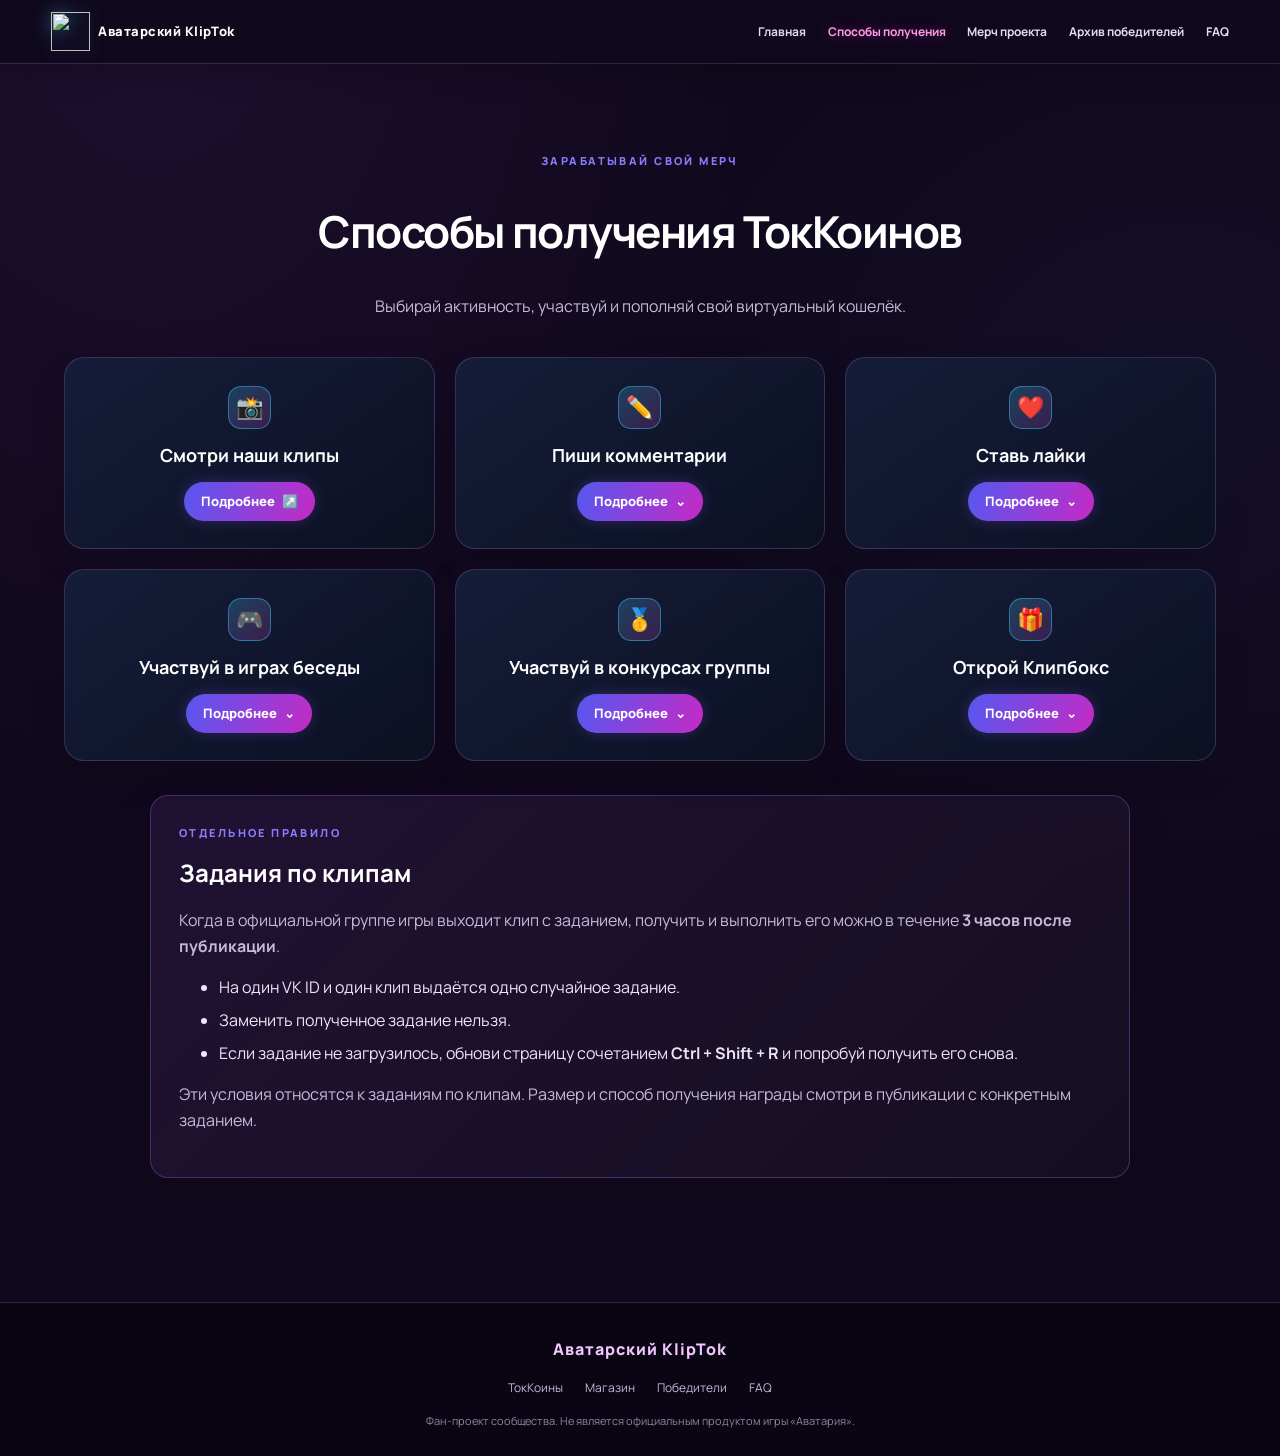
==== commit 890a7f1e: "Update earn.html" ====
--- a/earn.html
+++ b/earn.html
@@ -9,11 +9,11 @@
 <meta content="width=device-width, initial-scale=1" name="viewport"/>
 <meta content="#170b2d" name="theme-color"/>
 <meta content="Способы получения ТокКоинов в фан-проекте Аватарский KlipTok." name="description"/>
-<title>ТокКоины | Аватарский KlipTok</title>
+<title>Способы получения | Аватарский KlipTok</title>
 <link href="images/favicon.png" rel="icon" type="image/png"/>
 <link href="style.css" rel="stylesheet"/>
 <meta content="website" property="og:type"/>
-<meta content="ТокКоины | Аватарский KlipTok" property="og:title"/>
+<meta content="Аватарский KlipTok" property="og:title"/>
 <meta content="Способы получения ТокКоинов в фан-проекте Аватарский KlipTok." property="og:description"/>
 <meta content="ru_RU" property="og:locale"/>
 </head>
@@ -22,7 +22,7 @@
 <header class="site-header">
 <a aria-label="Аватарский KlipTok — главная" class="brand" href="index.html">
 <img alt="" class="brand-coin" src="images/tokcoin.webp"/>
-<span>Аватарский KlipTok | накопительная система</span>
+<span>Аватарский KlipTok</span>
 </a>
 <button aria-controls="siteNavigation" aria-expanded="false" class="menu-toggle" type="button">
 <span aria-hidden="true" class="menu-toggle-lines"></span>
@@ -30,8 +30,8 @@
 </button>
 <nav aria-label="Главное меню" class="main-nav" id="siteNavigation">
 <a href="index.html">Главная</a>
-<a aria-current="page" href="earn.html">ТокКоины</a>
-<a href="shop.html">Магазин</a>
+<a aria-current="page" href="earn.html">Способы получения</a>
+<a href="shop.html">Мерч проекта</a>
 <a href="winners.html">Архив победителей</a>
 <a href="faq.html">FAQ</a>
 </nav>
@@ -41,20 +41,20 @@
 <div class="section-heading">
 <span class="eyebrow">ЗАРАБАТЫВАЙ СВОЙ МЕРЧ</span>
 <h1>Способы получения ТокКоинов</h1>
-<p>Выбирай активности, участвуй и пополняй свой виртуальный кошелёк.</p>
+<p>Выбирай активность, участвуй и пополняй свой виртуальный кошелёк.</p>
 </div>
 <div class="earn-grid">
 <!-- Просмотр клипов -->
 <details class="glass-card earn-card">
 <summary class="earn-toggle">
 <div class="card-symbol">📸</div>
-<h3>Смотри клипы</h3>
+<h3>Смотри наши клипы</h3>
 <span class="jmyak">
-          Подробнее <span aria-hidden="true" class="arrow">⌄</span>
+          Подробнее <span aria-hidden="true" class="arrow">↗️</span>
 </span>
 </summary>
 <div class="earn-content">
-<p>В наших видео может быть спрятан промокод. После его успешной активации на счёт начисляется указанное для этого промокода или клипа количество ТокКоинов.</p>
+<p>В наших видео может быть спрятан промокод. После его успешной активации на ваш счёт в личном кабинете начисляется случайное количество ТокКоинов.</p>
 <p class="small-note">Промокоды размещаются в VK Клипах и TikTok. Для каждого промокода заранее установлено своё количество ТокКоинов и ограниченное число активаций.</p>
 <a class="text-link" href="faq.html#promoGuide">Как активировать промокод? →</a>
 </div>
--- a/style.css
+++ b/style.css
@@ -1472,3 +1472,106 @@
 .promo-faq-step p { margin:6px 0 10px; }
 .promo-faq-step img { display:block; width:100%; max-width:440px; max-height:290px; object-fit:contain; margin:10px auto 0; border-radius:10px; }
 .promo-faq-rules { margin-top:4px; }
+
+/* Главная: новая композиция без зависимости от фонового изображения */
+.home-redesign { overflow:hidden; }
+.home-redesign .hero {
+  min-height: min(690px, calc(100vh - 72px));
+  display:grid; grid-template-columns:minmax(0,1.08fr) minmax(300px,.92fr);
+  align-items:center; gap:30px; text-align:left; padding:clamp(58px,8vw,110px) clamp(22px,7vw,100px);
+  background:radial-gradient(ellipse at 78% 42%,rgba(168,85,247,.22),transparent 36%),linear-gradient(135deg,#170b2b 0%,#211039 52%,#12091f 100%);
+  isolation:isolate;
+}
+.home-redesign .hero::after { content:""; position:absolute; inset:0; z-index:-1; opacity:.22; background-image:radial-gradient(rgba(255,255,255,.34) .7px,transparent .7px); background-size:25px 25px; mask-image:linear-gradient(90deg,transparent,#000); }
+.home-redesign .hero-shade { display:none; }
+.home-redesign .hero-content { max-width:690px; padding:0; background:none; border:0; box-shadow:none; backdrop-filter:none; text-shadow:none; }
+.home-redesign .eyebrow { display:flex; align-items:center; gap:10px; color:#e9b6ff; font-size:10px; letter-spacing:.19em; }
+.eyebrow-dot { width:7px; height:7px; border-radius:50%; background:#ff69df; box-shadow:0 0 13px #ff69df; }
+.home-redesign .hero h1 { margin:0 0 23px; font-size:clamp(43px,6.2vw,76px); line-height:1.02; letter-spacing:-2.8px; text-shadow:none; }
+.home-redesign .hero h1 span { color:#ed91e9; text-shadow:0 8px 38px rgba(225,75,211,.25); }
+.home-redesign .hero-content > p { max-width:550px; margin:0; color:#d7c9e5; font-size:clamp(15px,1.5vw,18px); line-height:1.8; }
+.home-actions { margin-top:31px; gap:13px; }
+.home-redesign .primary-btn { min-height:51px; padding:0 23px; gap:13px; background:linear-gradient(105deg,#9347ed,#df50c7); box-shadow:0 12px 34px rgba(186,67,222,.24); }
+.home-secondary-btn { min-height:51px; padding:0 22px; border-color:rgba(220,183,255,.25); background:rgba(255,255,255,.045); }
+.home-hero-note { display:flex; align-items:center; gap:9px; margin-top:30px; color:#bdaaca; font-size:10px; letter-spacing:.12em; }
+.home-hero-note span { color:#f38de4; font-size:16px; }
+.hero-art { position:relative; width:min(100%,470px); aspect-ratio:1; justify-self:center; display:grid; place-items:center; }
+.hero-orbit { position:absolute; width:78%; aspect-ratio:1; border:1px solid rgba(218,155,255,.22); border-radius:50%; transform:rotate(-25deg) scaleY(.72); }
+.orbit-two { width:98%; transform:rotate(48deg) scaleY(.72); border-color:rgba(255,111,221,.16); }
+.hero-coin { position:relative; z-index:2; width:48%; aspect-ratio:1; border-radius:50%; display:flex; flex-direction:column; align-items:center; justify-content:center; border:7px solid #d995f7; outline:1px solid rgba(255,255,255,.65); background:radial-gradient(circle at 32% 25%,#ffe0ff 0,#d778e8 22%,#8636c5 57%,#42166f 100%); box-shadow:inset 0 0 0 7px rgba(72,20,105,.35),0 24px 75px rgba(197,67,230,.34),0 0 75px rgba(190,90,255,.22); transform:rotate(-13deg); }
+.hero-coin span { color:#fff1ff; font-size:clamp(45px,7vw,76px); font-weight:900; letter-spacing:-5px; text-shadow:0 3px 12px rgba(59,13,89,.55); }
+.hero-coin small { color:#f9dfff; font-size:9px; font-weight:900; letter-spacing:.22em; }
+.hero-float { position:absolute; z-index:3; display:grid; place-items:center; width:62px; height:62px; border:1px solid rgba(255,255,255,.18); border-radius:20px; background:linear-gradient(145deg,rgba(83,43,119,.9),rgba(37,17,60,.9)); box-shadow:0 15px 35px rgba(0,0,0,.25); font-size:27px; }
+.float-gift { top:15%; right:13%; transform:rotate(12deg); }
+.float-star { bottom:18%; left:9%; color:#ffb5ee; font-size:33px; transform:rotate(-12deg); }
+.float-heart { top:22%; left:9%; color:#ff8bdc; transform:rotate(-13deg) scale(.8); }
+.hero-art-caption { position:absolute; bottom:7%; display:flex; align-items:center; gap:13px; padding:10px 17px; border:1px solid rgba(222,177,255,.16); border-radius:30px; background:rgba(19,8,33,.72); color:#d9c5e9; font-size:9px; letter-spacing:.16em; }
+.hero-art-caption span { color:#f28ce7; font-size:16px; }
+.home-quick { position:relative; z-index:2; grid-template-columns:repeat(4,minmax(0,1fr)); gap:13px; padding-top:0; padding-bottom:58px; margin-top:-18px; }
+.home-quick-card { min-height:190px; gap:10px; padding:23px 21px; border-radius:19px; border-color:rgba(204,151,255,.17); background:linear-gradient(145deg,rgba(48,27,70,.96),rgba(26,13,42,.98)); box-shadow:0 16px 40px rgba(0,0,0,.16); }
+.home-quick-card > span { display:grid; place-items:center; width:43px; height:43px; border-radius:14px; background:rgba(197,112,255,.13); font-size:22px; }
+.home-quick-card strong { font-size:15px; }
+.home-quick-card small { min-height:38px; font-size:11px; }
+.home-quick-card b { margin-top:auto; color:#f39be8; font-size:11px; }
+.home-flow { padding-top:45px; padding-bottom:75px; }
+.home-flow .section-heading { text-align:center; margin:0 auto 30px; }
+.home-flow .section-heading h2 { font-size:clamp(28px,4vw,39px); letter-spacing:-1px; }
+.home-flow .section-heading p { color:#c7b9d8; }
+.home-steps article { min-height:155px; border-radius:19px; border-color:rgba(205,151,255,.16); background:linear-gradient(145deg,rgba(44,25,65,.72),rgba(23,12,38,.78)); }
+.home-steps article > span { display:grid; place-items:center; flex:0 0 43px; height:43px; border-radius:13px; background:rgba(219,112,235,.12); font-size:17px; }
+.home-steps h3 { font-size:16px; }
+.home-steps p { color:#c7b9d8; font-size:12px; }
+.home-bottom { padding-bottom:65px; }
+.home-bottom .info-panel { max-width:950px; margin:auto; border:1px solid rgba(205,151,255,.17); border-radius:20px; background:linear-gradient(120deg,rgba(56,29,79,.72),rgba(29,15,45,.82)); }
+@media(max-width:850px) {
+ .home-redesign .hero { grid-template-columns:1fr; min-height:unset; text-align:center; padding-top:75px; padding-bottom:65px; }
+ .home-redesign .hero-content { margin:auto; }
+ .home-redesign .eyebrow,.home-hero-note { justify-content:center; }
+ .home-redesign .hero-content > p { margin:auto; }
+ .home-actions { justify-content:center; }
+ .hero-art { width:min(72vw,350px); margin-top:5px; }
+ .home-quick { margin-top:0; padding-top:25px; }
+}
+@media(max-width:520px) {
+ .home-redesign .hero { padding:57px 20px 45px; }
+ .home-redesign .hero h1 { font-size:clamp(40px,12vw,56px); letter-spacing:-1.8px; }
+ .home-redesign .hero-content > p { font-size:14px; }
+ .home-actions { flex-direction:column; align-items:stretch; }
+ .home-actions a { justify-content:center; }
+ .hero-art { width:min(82vw,310px); }
+ .hero-float { width:48px; height:48px; border-radius:15px; font-size:22px; }
+ .home-quick { grid-template-columns:1fr 1fr; gap:9px; padding:18px 16px 40px; }
+ .home-quick-card { min-height:176px; padding:16px 14px; }
+ .home-quick-card strong { font-size:13px; }
+ .home-quick-card small { font-size:10px; }
+}
+
+/* Карточки архива конкурсов */
+.all-contests-section { margin:26px 0 30px; }
+.all-contests { overflow:hidden; border:1px solid rgba(205,151,255,.22); border-radius:22px; background:linear-gradient(135deg,rgba(43,23,64,.96),rgba(24,13,39,.98)); box-shadow:0 18px 48px rgba(0,0,0,.16); }
+.all-contests > summary { display:flex; align-items:center; justify-content:space-between; gap:14px; padding:22px 25px; cursor:pointer; list-style:none; color:#fff; font-size:clamp(17px,2.5vw,21px); font-weight:900; }
+.all-contests > summary::-webkit-details-marker { display:none; }
+.all-contests > summary::after { content:'＋'; color:#f19ae8; font-size:23px; }
+.all-contests[open] > summary::after { content:'−'; }
+.all-contests-hint { margin-left:auto; color:#c7afd9; font-size:11px; font-weight:700; }
+#allContestsContent { padding:0 22px 22px; }
+.contest-cards-grid { display:grid; grid-template-columns:repeat(2,minmax(0,1fr)); gap:13px; }
+.contest-card { min-width:0; overflow:hidden; border:1px solid rgba(207,159,255,.17); border-radius:17px; background:linear-gradient(145deg,rgba(67,37,91,.52),rgba(31,17,48,.78)); transition:border-color .2s,transform .2s; }
+.contest-card:hover { border-color:rgba(239,142,226,.48); transform:translateY(-2px); }
+.contest-card-summary { display:flex; align-items:center; gap:13px; padding:17px; cursor:pointer; list-style:none; }
+.contest-card-summary::-webkit-details-marker { display:none; }
+.contest-card-icon { display:grid; flex:0 0 48px; width:48px; height:48px; place-items:center; border:1px solid rgba(222,160,255,.2); border-radius:15px; background:rgba(174,93,230,.14); font-size:23px; }
+.contest-card-info { display:flex; min-width:0; flex:1; flex-direction:column; gap:3px; }
+.contest-card-kicker { color:#e39be9; font-size:9px; font-weight:900; letter-spacing:.16em; }
+.contest-card-info strong { overflow-wrap:anywhere; color:#fff; font-size:14px; }
+.contest-card-info small { color:#bfaecc; font-size:11px; }
+.contest-card-arrow { color:#e99be9; font-size:22px; }
+.contest-card[open] .contest-card-arrow { transform:rotate(45deg); }
+.contest-card .contest-group-content { padding:0 15px 15px; }
+.contest-empty-card { position:relative; display:flex; align-items:center; gap:18px; min-height:160px; padding:25px; overflow:hidden; border:1px dashed rgba(217,158,255,.35); border-radius:18px; background:radial-gradient(circle at 95% 0,rgba(207,99,222,.14),transparent 40%),rgba(255,255,255,.025); }
+.contest-empty-icon { display:grid; flex:0 0 58px; width:58px; height:58px; place-items:center; border:1px solid rgba(225,159,255,.25); border-radius:18px; background:rgba(174,93,230,.14); color:#f4a4ed; font-size:30px; }
+.contest-empty-copy { max-width:590px; }
+.contest-empty-copy h3 { margin:5px 0 6px; color:#fff; font-size:17px; }
+.contest-empty-copy p { margin:0; color:#c7b9d8; font-size:12px; line-height:1.65; }
+.contest-empty-tag { align-self:flex-start; margin-left:auto; padding:6px 10px; border:1px solid rgba(238,145,224,.25); border-radius:20px; color:#f1a1e9; font-size:9px; font-weight:900; letter-spacing:.12em; }
+@media(max-width:650px) { .contest-cards-grid { grid-template-columns:1fr; } .all-contests > summary { padding:18px; } #allContestsContent { padding:0 13px 14px; } .contest-empty-card { align-items:flex-start; padding:18px; } .contest-empty-tag { position:absolute; top:17px; right:16px; } .contest-empty-copy { padding-top:58px; } }
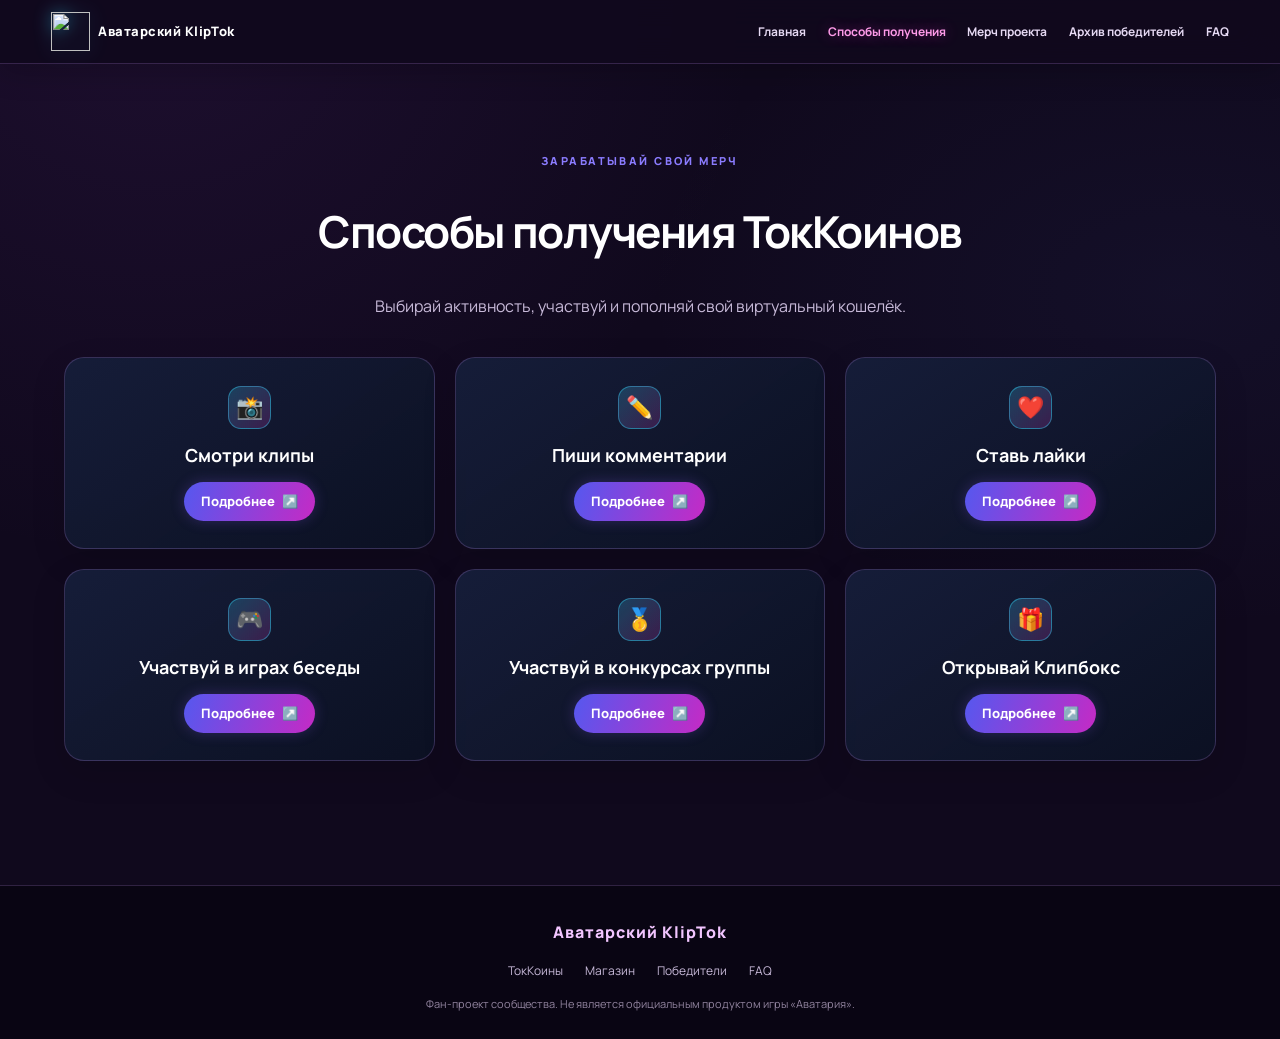
==== commit 8a6c2c4a: "Update earn.html" ====
--- a/earn.html
+++ b/earn.html
@@ -48,7 +48,7 @@
 <details class="glass-card earn-card">
 <summary class="earn-toggle">
 <div class="card-symbol">📸</div>
-<h3>Смотри наши клипы</h3>
+<h3>Смотри клипы</h3>
 <span class="jmyak">
           Подробнее <span aria-hidden="true" class="arrow">↗️</span>
 </span>
@@ -56,7 +56,7 @@
 <div class="earn-content">
 <p>В наших видео может быть спрятан промокод. После его успешной активации на ваш счёт в личном кабинете начисляется случайное количество ТокКоинов.</p>
 <p class="small-note">Промокоды размещаются в VK Клипах и TikTok. Для каждого промокода заранее установлено своё количество ТокКоинов и ограниченное число активаций.</p>
-<a class="text-link" href="faq.html#promoGuide">Как активировать промокод? →</a>
+<a class="text-link" href="faq.html#promoGuide">Как активировать промокод? ⛓️‍💥</a>
 </div>
 </details>
 <!-- Комментарии -->
@@ -65,7 +65,7 @@
 <div class="card-symbol">✏️</div>
 <h3>Пиши комментарии</h3>
 <span class="jmyak">
-          Подробнее <span aria-hidden="true" class="arrow">⌄</span>
+          Подробнее <span aria-hidden="true" class="arrow">↗️</span>
 </span>
 </summary>
 <div class="earn-content">
@@ -84,7 +84,7 @@
 <div class="card-symbol">❤️</div>
 <h3>Ставь лайки</h3>
 <span class="jmyak">
-          Подробнее <span aria-hidden="true" class="arrow">⌄</span>
+          Подробнее <span aria-hidden="true" class="arrow">↗️</span>
 </span>
 </summary>
 <div class="earn-content">
@@ -100,7 +100,7 @@
 <div class="card-symbol">🎮</div>
 <h3>Участвуй в играх беседы</h3>
 <span class="jmyak">
-          Подробнее <span aria-hidden="true" class="arrow">⌄</span>
+          Подробнее <span aria-hidden="true" class="arrow">↗️</span>
 </span>
 </summary>
 <div class="earn-content">
@@ -116,7 +116,7 @@
 <div class="card-symbol">🥇</div>
 <h3>Участвуй в конкурсах группы</h3>
 <span class="jmyak">
-          Подробнее <span aria-hidden="true" class="arrow">⌄</span>
+          Подробнее <span aria-hidden="true" class="arrow">↗️</span>
 </span>
 </summary>
 <div class="earn-content">
@@ -130,30 +130,18 @@
 <details class="glass-card earn-card">
 <summary class="earn-toggle">
 <div class="card-symbol">🎁</div>
-<h3>Открой Клипбокс</h3>
+<h3>Открывай Клипбокс</h3>
 <span class="jmyak">
-      Подробнее <span aria-hidden="true" class="arrow">⌄</span>
+      Подробнее <span aria-hidden="true" class="arrow">↗️</span>
 </span>
 </summary>
 <div class="earn-content">
-<p>В рамках одной конкретной акции предусмотрена одна попытка. Наполнение Клипбокса может меняться от акции к акции, например в зависимости от сезона. Перед открытием внимательно ознакомься с условиями текущей акции. Приз гарантирован.</p>
+<p>В рамках сезонной акции предусмотрена одна попытка. Наполнение Клипбокса может меняться от сезона и акции. Перед открытием внимательно ознакомься с условиями текущей акции. Приз гарантирован.</p>
 <a class="text-link" href="wheel.html">
       Открыть Клипбокс <span>⛓️‍💥</span>
 </a>
 </div>
-</details>
-</div>
-<div class="info-panel earn-rules-panel">
-<span class="eyebrow">ОТДЕЛЬНОЕ ПРАВИЛО</span>
-<h2>Задания по клипам</h2>
-<p>Когда в официальной группе игры выходит клип с заданием, получить и выполнить его можно в течение <strong>3 часов после публикации</strong>.</p>
-<ul>
-<li>На один VK ID и один клип выдаётся одно случайное задание.</li>
-<li>Заменить полученное задание нельзя.</li>
-<li>Если задание не загрузилось, обнови страницу сочетанием <strong>Ctrl + Shift + R</strong> и попробуй получить его снова.</li>
-</ul>
-<p class="small-note">Эти условия относятся к заданиям по клипам. Размер и способ получения награды смотри в публикации с конкретным заданием.</p>
-</div>
+
 </section>
 </main>
 <script defer="" src="script.js"></script>
--- a/style.css
+++ b/style.css
@@ -1575,3 +1575,18 @@
 .contest-empty-copy p { margin:0; color:#c7b9d8; font-size:12px; line-height:1.65; }
 .contest-empty-tag { align-self:flex-start; margin-left:auto; padding:6px 10px; border:1px solid rgba(238,145,224,.25); border-radius:20px; color:#f1a1e9; font-size:9px; font-weight:900; letter-spacing:.12em; }
 @media(max-width:650px) { .contest-cards-grid { grid-template-columns:1fr; } .all-contests > summary { padding:18px; } #allContestsContent { padding:0 13px 14px; } .contest-empty-card { align-items:flex-start; padding:18px; } .contest-empty-tag { position:absolute; top:17px; right:16px; } .contest-empty-copy { padding-top:58px; } }
+.steps article h3 {
+  font-size: 24px;
+  font-weight: 700;
+  line-height: 1.3;
+  margin: 0 0 12px;
+}
+
+
+/* FIX: одинаковый размер заголовков на карточках главных шагов */
+.home-steps h3,
+.home-steps article h3 {
+  font-size: 24px !important;
+  font-weight: 700 !important;
+  line-height: 1.3 !important;
+}
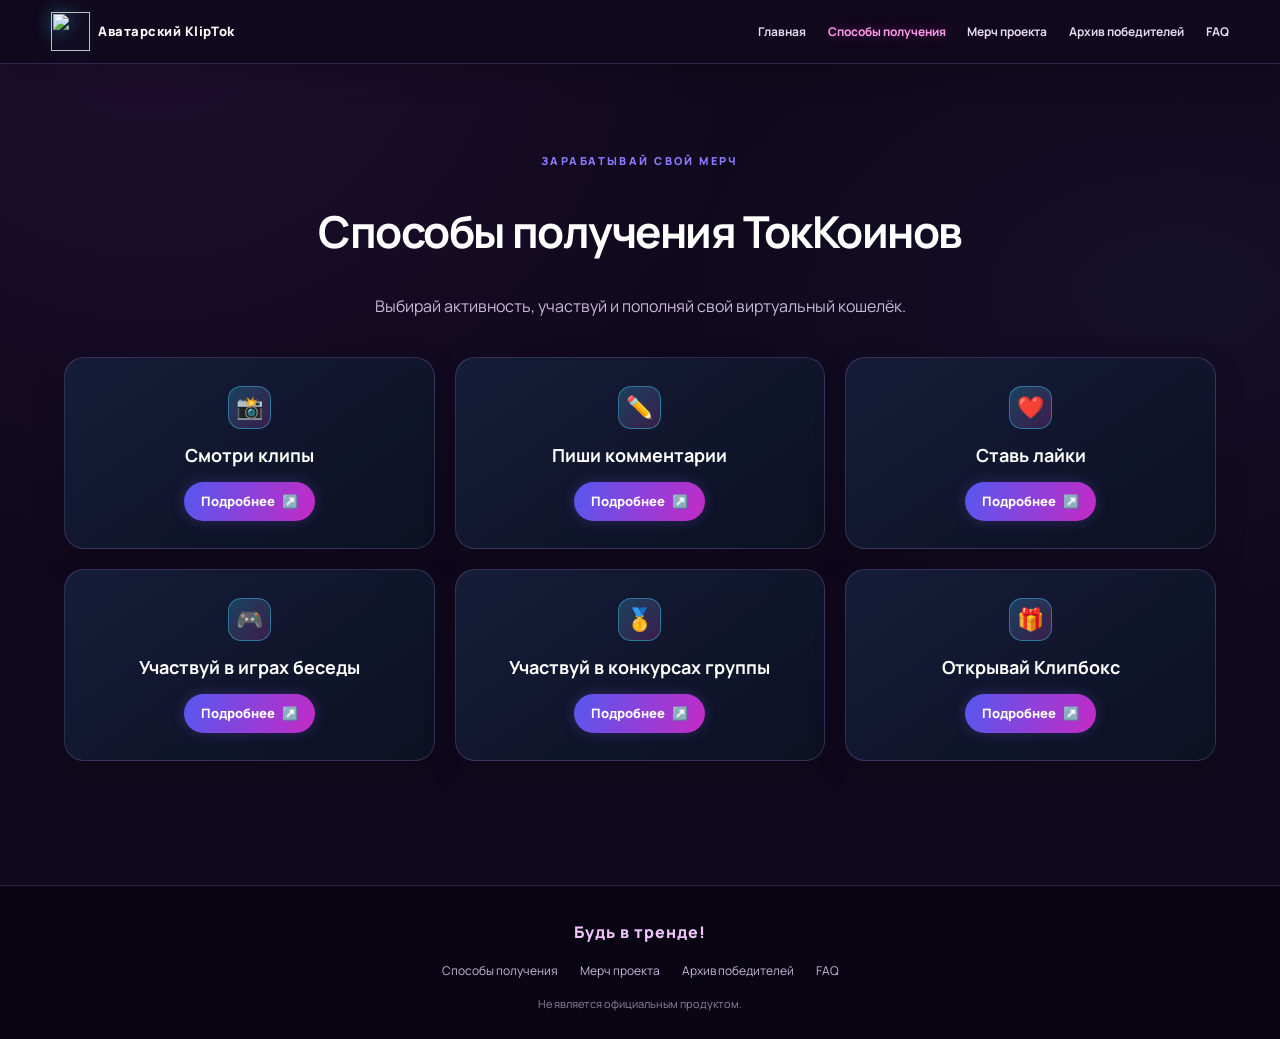
==== commit f9107ce2: "Update earn.html" ====
--- a/earn.html
+++ b/earn.html
@@ -146,13 +146,13 @@
 </main>
 <script defer="" src="script.js"></script>
 <footer class="site-footer">
-<div class="footer-inner">
-<a class="footer-brand" href="index.html">Аватарский KlipTok</a>
-<nav aria-label="Ссылки в подвале">
-<a href="earn.html">ТокКоины</a><a href="shop.html">Магазин</a><a href="winners.html">Победители</a><a href="faq.html">FAQ</a>
-</nav>
-<p>Фан-проект сообщества. Не является официальным продуктом игры «Аватария».</p>
-</div>
+  <div class="footer-inner">
+    <a class="footer-brand" href="index.html">Будь в тренде!</a>
+    <nav aria-label="Ссылки в подвале">
+      <a href="earn.html">Способы получения</a><a href="shop.html">Мерч проекта</a><a href="winners.html">Архив победителей</a><a href="faq.html">FAQ</a>
+    </nav>
+    <p>Не является официальным продуктом.</p>
+  </div>
 </footer>
 </body>
 </html>
